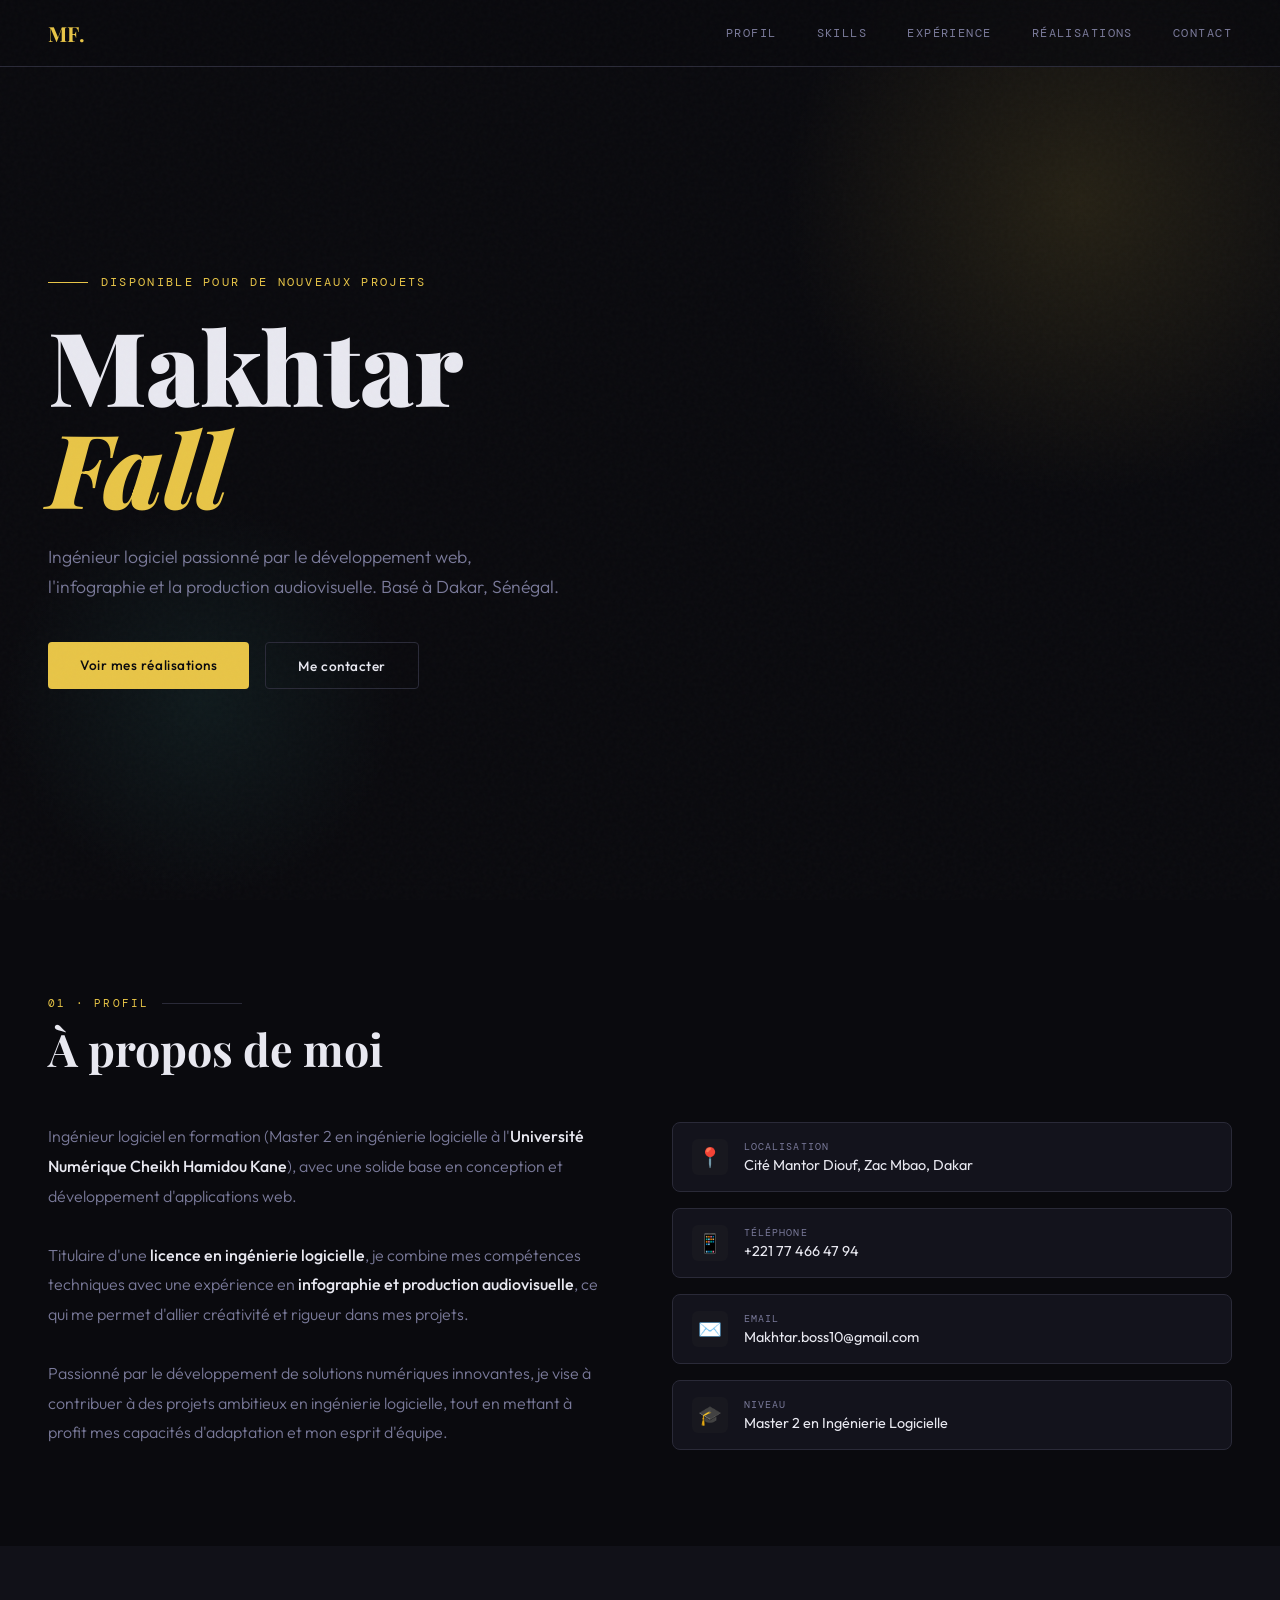
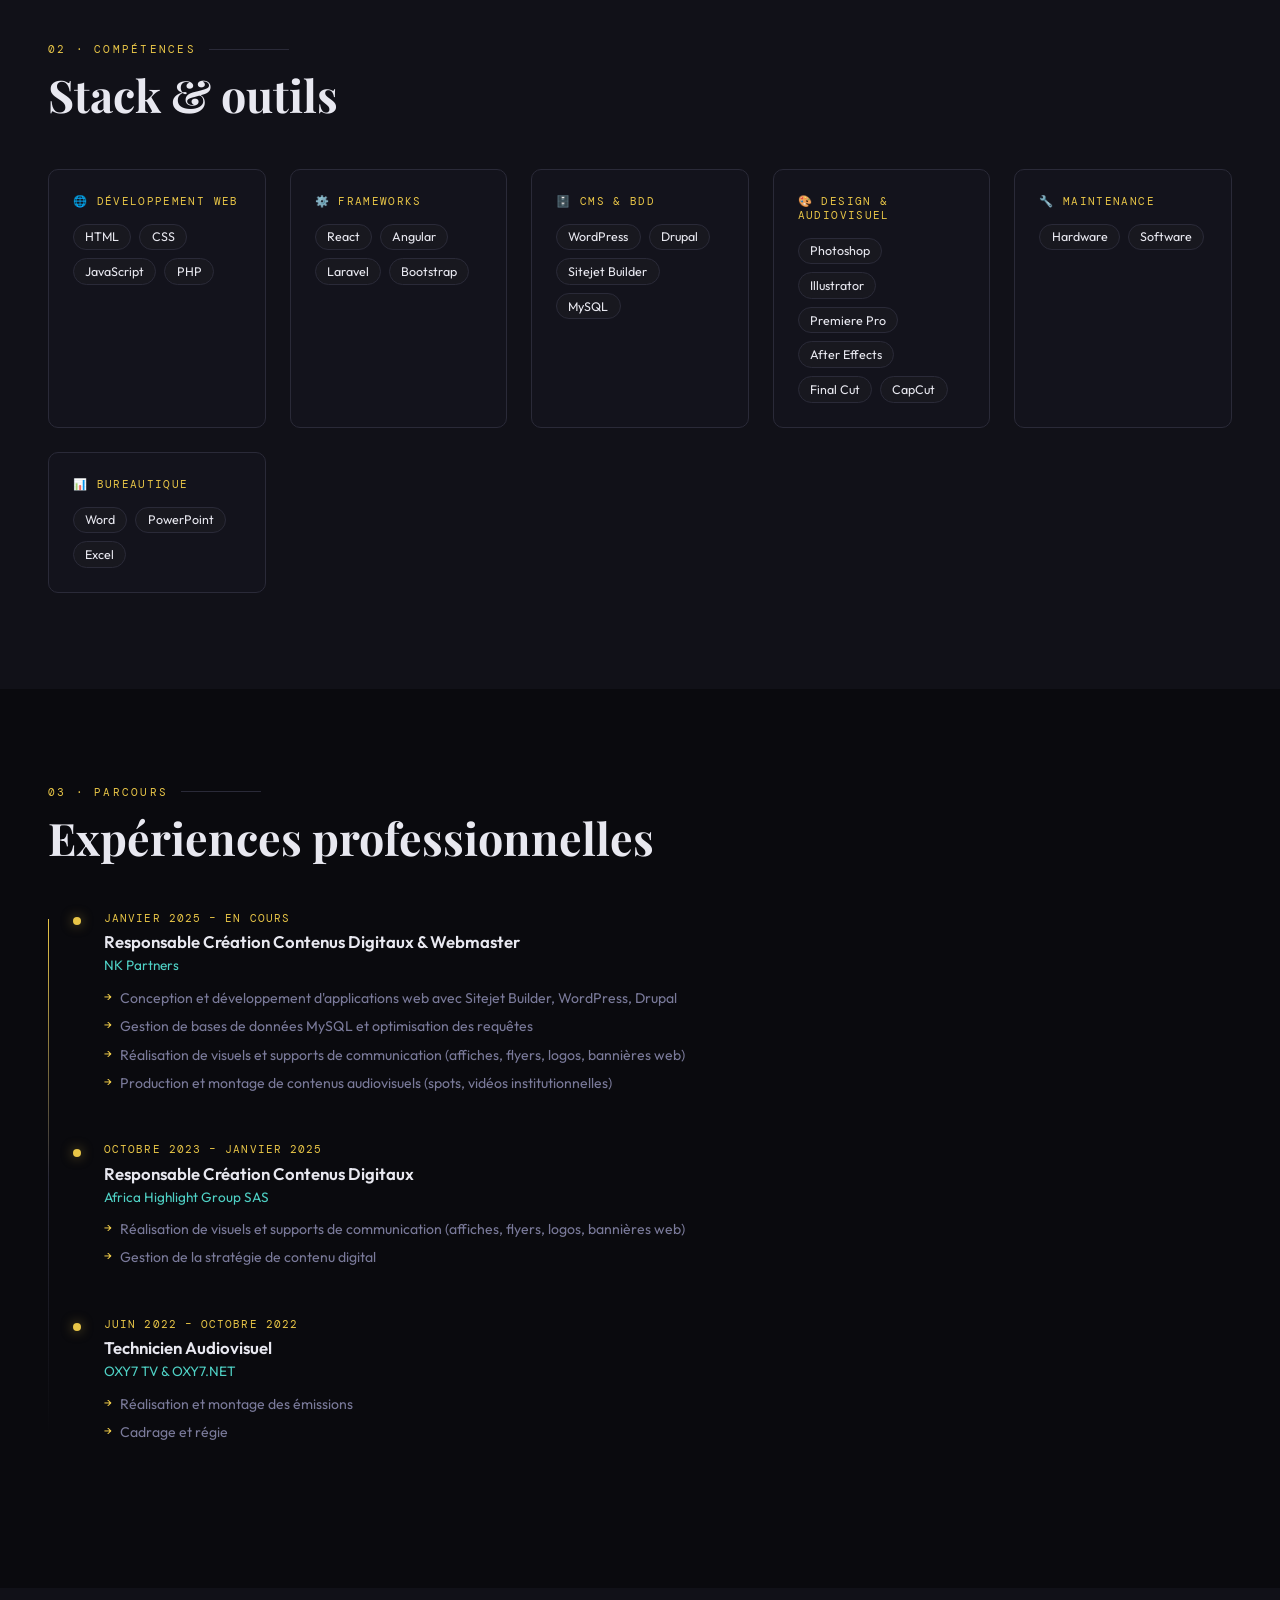
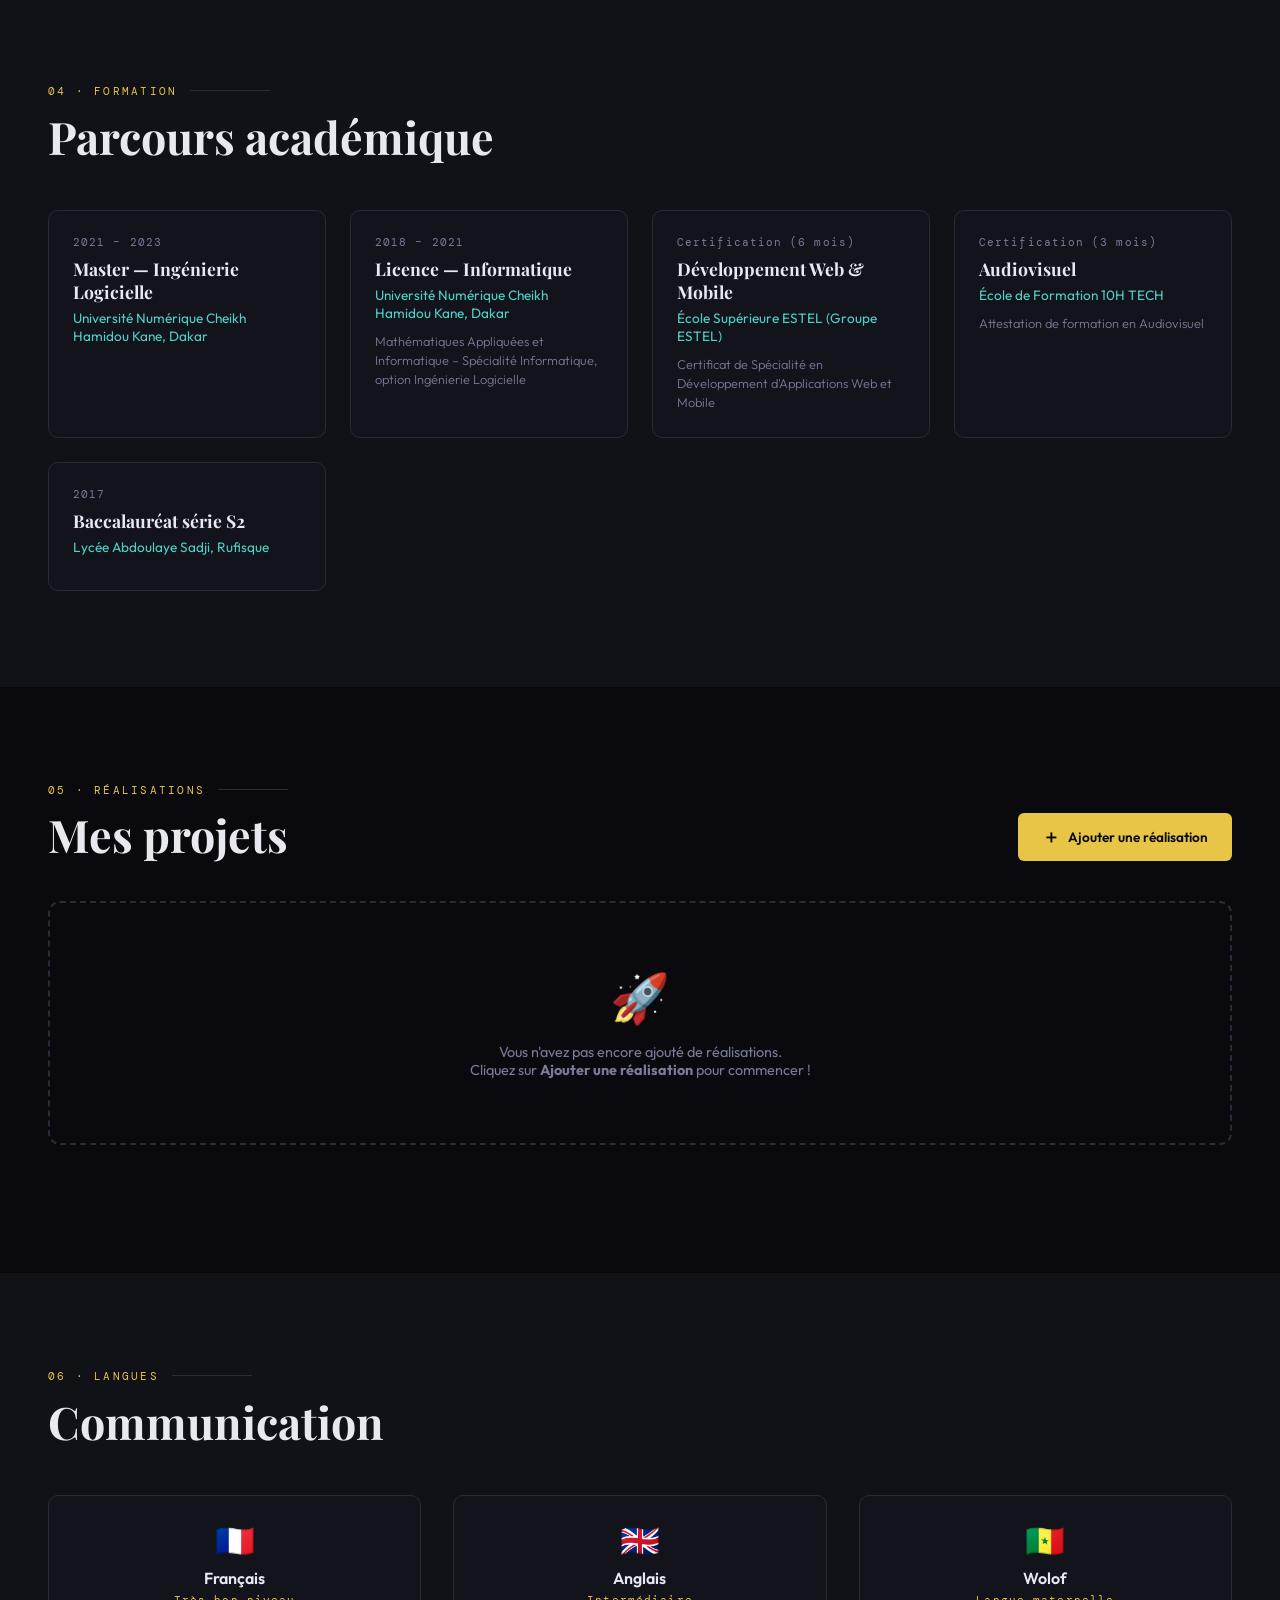
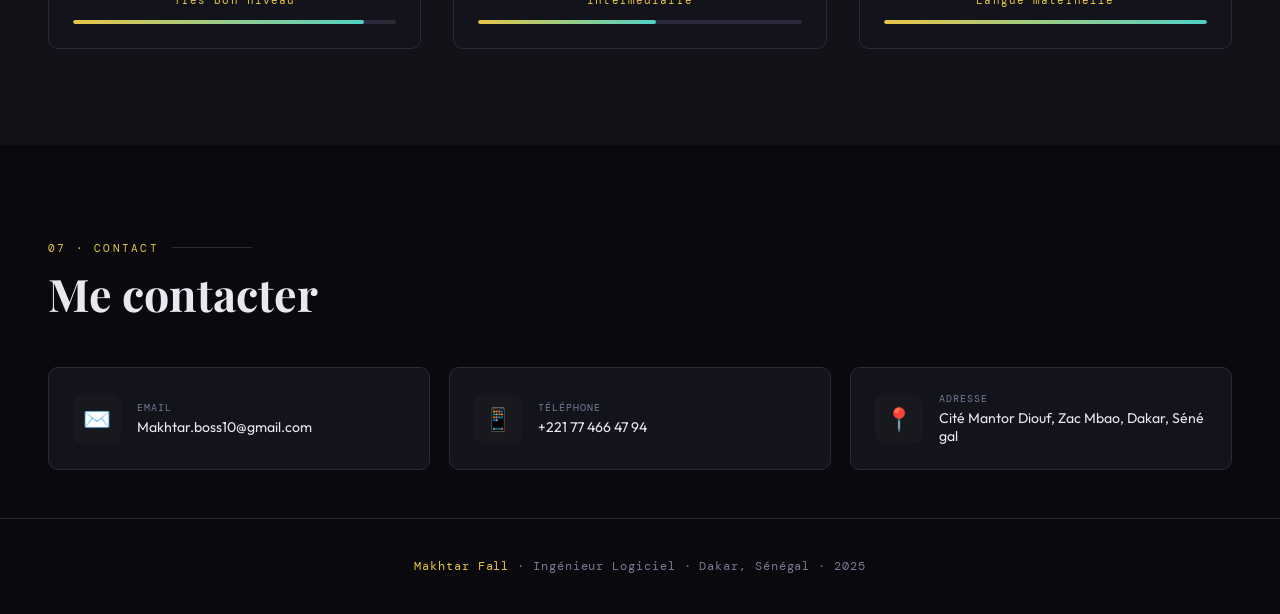
==== index.html @ 47c70f5a "maj" ====
<!DOCTYPE html>
<html lang="fr">

<head>
  <meta charset="UTF-8">
  <meta name="viewport" content="width=device-width, initial-scale=1.0">
  <title>Makhtar Fall – Portfolio</title>
  <link rel="stylesheet" href="style.css">
  <link
    href="https://fonts.googleapis.com/css2?family=Playfair+Display:ital,wght@0,400;0,700;0,900;1,400&family=DM+Mono:wght@300;400;500&family=Outfit:wght@300;400;500;600&display=swap"
    rel="stylesheet">

</head>

<body>

  <!-- NAV -->
  <nav>
    <div class="nav-logo">MF.</div>
    <div class="nav-links">
      <a href="#about">Profil</a>
      <a href="#skills">Skills</a>
      <a href="#experience">Expérience</a>
      <a href="#realisations">Réalisations</a>
      <a href="#contact">Contact</a>
    </div>
  </nav>

  <!-- HERO -->
  <section class="hero" id="top">
    <div class="hero-glow"></div>
    <div class="hero-glow2"></div>
    <div class="hero-content">
      <div class="hero-tag">Disponible pour de nouveaux projets</div>
      <h1>Makhtar<br><em>Fall</em></h1>
      <p class="hero-sub">Ingénieur logiciel passionné par le développement web, l'infographie et la production
        audiovisuelle. Basé à Dakar, Sénégal.</p>
      <div class="hero-cta">
        <a href="#realisations" class="btn btn-primary">Voir mes réalisations</a>
        <a href="#contact" class="btn btn-outline">Me contacter</a>
      </div>
    </div>
  </section>

  <!-- ABOUT -->
  <section id="about">
    <div class="section-label">01 · Profil</div>
    <h2 class="section-title">À propos de moi</h2>
    <div class="about-grid">
      <div>
        <p class="about-text">
          Ingénieur logiciel en formation (Master 2 en ingénierie logicielle à l'<strong>Université Numérique Cheikh
            Hamidou Kane</strong>), avec une solide base en conception et développement d'applications web.
          <br><br>
          Titulaire d'une <strong>licence en ingénierie logicielle</strong>, je combine mes compétences techniques avec
          une expérience en <strong>infographie et production audiovisuelle</strong>, ce qui me permet d'allier
          créativité et rigueur dans mes projets.
          <br><br>
          Passionné par le développement de solutions numériques innovantes, je vise à contribuer à des projets
          ambitieux en ingénierie logicielle, tout en mettant à profit mes capacités d'adaptation et mon esprit
          d'équipe.
        </p>
      </div>
      <div class="info-cards">
        <div class="info-card">
          <div class="info-card-icon">📍</div>
          <div>
            <div class="info-card-label">Localisation</div>
            <div class="info-card-value">Cité Mantor Diouf, Zac Mbao, Dakar</div>
          </div>
        </div>
        <div class="info-card">
          <div class="info-card-icon">📱</div>
          <div>
            <div class="info-card-label">Téléphone</div>
            <div class="info-card-value">+221 77 466 47 94</div>
          </div>
        </div>
        <div class="info-card">
          <div class="info-card-icon">✉️</div>
          <div>
            <div class="info-card-label">Email</div>
            <div class="info-card-value">Makhtar.boss10@gmail.com</div>
          </div>
        </div>
        <div class="info-card">
          <div class="info-card-icon">🎓</div>
          <div>
            <div class="info-card-label">Niveau</div>
            <div class="info-card-value">Master 2 en Ingénierie Logicielle</div>
          </div>
        </div>
      </div>
    </div>
  </section>

  <!-- SKILLS -->
  <section id="skills">
    <div class="section-label">02 · Compétences</div>
    <h2 class="section-title">Stack & outils</h2>
    <div class="skills-grid">
      <div class="skill-group">
        <div class="skill-group-title">🌐 Développement Web</div>
        <div class="skill-tags">
          <span class="skill-tag">HTML</span>
          <span class="skill-tag">CSS</span>
          <span class="skill-tag">JavaScript</span>
          <span class="skill-tag">PHP</span>
        </div>
      </div>
      <div class="skill-group">
        <div class="skill-group-title">⚙️ Frameworks</div>
        <div class="skill-tags">
          <span class="skill-tag">React</span>
          <span class="skill-tag">Angular</span>
          <span class="skill-tag">Laravel</span>
          <span class="skill-tag">Bootstrap</span>
        </div>
      </div>
      <div class="skill-group">
        <div class="skill-group-title">🗄️ CMS & BDD</div>
        <div class="skill-tags">
          <span class="skill-tag">WordPress</span>
          <span class="skill-tag">Drupal</span>
          <span class="skill-tag">Sitejet Builder</span>
          <span class="skill-tag">MySQL</span>
        </div>
      </div>
      <div class="skill-group">
        <div class="skill-group-title">🎨 Design & Audiovisuel</div>
        <div class="skill-tags">
          <span class="skill-tag">Photoshop</span>
          <span class="skill-tag">Illustrator</span>
          <span class="skill-tag">Premiere Pro</span>
          <span class="skill-tag">After Effects</span>
          <span class="skill-tag">Final Cut</span>
          <span class="skill-tag">CapCut</span>
        </div>
      </div>
      <div class="skill-group">
        <div class="skill-group-title">🔧 Maintenance</div>
        <div class="skill-tags">
          <span class="skill-tag">Hardware</span>
          <span class="skill-tag">Software</span>
        </div>
      </div>
      <div class="skill-group">
        <div class="skill-group-title">📊 Bureautique</div>
        <div class="skill-tags">
          <span class="skill-tag">Word</span>
          <span class="skill-tag">PowerPoint</span>
          <span class="skill-tag">Excel</span>
        </div>
      </div>
    </div>
  </section>

  <!-- EXPERIENCE -->
  <section id="experience">
    <div class="section-label">03 · Parcours</div>
    <h2 class="section-title">Expériences professionnelles</h2>
    <div class="timeline">
      <div class="timeline-item">
        <div class="timeline-date">Janvier 2025 – En cours</div>
        <div class="timeline-role">Responsable Création Contenus Digitaux & Webmaster</div>
        <div class="timeline-company">NK Partners</div>
        <ul class="timeline-bullets">
          <li>Conception et développement d'applications web avec Sitejet Builder, WordPress, Drupal</li>
          <li>Gestion de bases de données MySQL et optimisation des requêtes</li>
          <li>Réalisation de visuels et supports de communication (affiches, flyers, logos, bannières web)</li>
          <li>Production et montage de contenus audiovisuels (spots, vidéos institutionnelles)</li>
        </ul>
      </div>
      <div class="timeline-item">
        <div class="timeline-date">Octobre 2023 – Janvier 2025</div>
        <div class="timeline-role">Responsable Création Contenus Digitaux</div>
        <div class="timeline-company">Africa Highlight Group SAS</div>
        <ul class="timeline-bullets">
          <li>Réalisation de visuels et supports de communication (affiches, flyers, logos, bannières web)</li>
          <li>Gestion de la stratégie de contenu digital</li>
        </ul>
      </div>
      <div class="timeline-item">
        <div class="timeline-date">Juin 2022 – Octobre 2022</div>
        <div class="timeline-role">Technicien Audiovisuel</div>
        <div class="timeline-company">OXY7 TV & OXY7.NET</div>
        <ul class="timeline-bullets">
          <li>Réalisation et montage des émissions</li>
          <li>Cadrage et régie</li>
        </ul>
      </div>
    </div>
  </section>

  <!-- FORMATION -->
  <section id="formation">
    <div class="section-label">04 · Formation</div>
    <h2 class="section-title">Parcours académique</h2>
    <div class="formation-grid">
      <div class="formation-card">
        <div class="formation-year">2021 – 2023</div>
        <div class="formation-degree">Master — Ingénierie Logicielle</div>
        <div class="formation-school">Université Numérique Cheikh Hamidou Kane, Dakar</div>
      </div>
      <div class="formation-card">
        <div class="formation-year">2018 – 2021</div>
        <div class="formation-degree">Licence — Informatique</div>
        <div class="formation-school">Université Numérique Cheikh Hamidou Kane, Dakar</div>
        <div class="formation-spec">Mathématiques Appliquées et Informatique – Spécialité Informatique, option
          Ingénierie Logicielle</div>
      </div>
      <div class="formation-card">
        <div class="formation-year">Certification (6 mois)</div>
        <div class="formation-degree">Développement Web & Mobile</div>
        <div class="formation-school">École Supérieure ESTEL (Groupe ESTEL)</div>
        <div class="formation-spec">Certificat de Spécialité en Développement d'Applications Web et Mobile</div>
      </div>
      <div class="formation-card">
        <div class="formation-year">Certification (3 mois)</div>
        <div class="formation-degree">Audiovisuel</div>
        <div class="formation-school">École de Formation 10H TECH</div>
        <div class="formation-spec">Attestation de formation en Audiovisuel</div>
      </div>
      <div class="formation-card">
        <div class="formation-year">2017</div>
        <div class="formation-degree">Baccalauréat série S2</div>
        <div class="formation-school">Lycée Abdoulaye Sadji, Rufisque</div>
      </div>
    </div>
  </section>

  <!-- RÉALISATIONS -->
  <section id="realisations">
    <div class="projects-header">
      <div>
        <div class="section-label">05 · Réalisations</div>
        <h2 class="section-title" style="margin-bottom:0">Mes projets</h2>
      </div>
      <button class="add-btn" onclick="openModal()">
        <span style="font-size:1.1rem">＋</span> Ajouter une réalisation
      </button>
    </div>

    <div class="projects-grid" id="projectsGrid">
      <!-- empty state -->
      <div class="projects-empty" id="emptyState">
        <div class="empty-icon">🚀</div>
        <p>Vous n'avez pas encore ajouté de réalisations.<br>Cliquez sur <strong>Ajouter une réalisation</strong> pour
          commencer !</p>
      </div>
    </div>
  </section>

  <!-- LANGUES -->
  <section id="langues">
    <div class="section-label">06 · Langues</div>
    <h2 class="section-title">Communication</h2>
    <div class="lang-grid">
      <div class="lang-item">
        <div class="lang-flag">🇫🇷</div>
        <div class="lang-name">Français</div>
        <div class="lang-level">Très bon niveau</div>
        <div class="lang-bar">
          <div class="lang-bar-fill" style="width:90%"></div>
        </div>
      </div>
      <div class="lang-item">
        <div class="lang-flag">🇬🇧</div>
        <div class="lang-name">Anglais</div>
        <div class="lang-level">Intermédiaire</div>
        <div class="lang-bar">
          <div class="lang-bar-fill" style="width:55%"></div>
        </div>
      </div>
      <div class="lang-item">
        <div class="lang-flag">🇸🇳</div>
        <div class="lang-name">Wolof</div>
        <div class="lang-level">Langue maternelle</div>
        <div class="lang-bar">
          <div class="lang-bar-fill" style="width:100%"></div>
        </div>
      </div>
    </div>
  </section>

  <!-- CONTACT -->
  <section id="contact" style="padding-bottom: 3rem;">
    <div class="section-label">07 · Contact</div>
    <h2 class="section-title">Me contacter</h2>
    <div class="contact-grid">
      <a class="contact-card" href="mailto:Makhtar.boss10@gmail.com">
        <div class="contact-icon">✉️</div>
        <div>
          <div class="contact-label">Email</div>
          <div class="contact-val">Makhtar.boss10@gmail.com</div>
        </div>
      </a>
      <a class="contact-card" href="tel:+221774664794">
        <div class="contact-icon">📱</div>
        <div>
          <div class="contact-label">Téléphone</div>
          <div class="contact-val">+221 77 466 47 94</div>
        </div>
      </a>
      <div class="contact-card">
        <div class="contact-icon">📍</div>
        <div>
          <div class="contact-label">Adresse</div>
          <div class="contact-val">Cité Mantor Diouf, Zac Mbao, Dakar, Sénégal</div>
        </div>
      </div>
    </div>
  </section>

  <!-- FOOTER -->
  <footer>
    <span>Makhtar Fall</span> · Ingénieur Logiciel · Dakar, Sénégal · 2025
  </footer>

  <!-- ADD PROJECT MODAL -->
  <div class="modal-overlay" id="modalOverlay">
    <div class="modal">
      <button class="modal-close" onclick="closeModal()">✕</button>
      <div class="modal-title">Nouvelle réalisation</div>
      <div class="modal-sub">Ajoutez un projet à votre portfolio</div>

      <div class="form-group">
        <label>Titre du projet *</label>
        <input type="text" id="projTitle" placeholder="Ex: Site e-commerce pour client X">
      </div>

      <div class="form-group">
        <label>Catégorie</label>
        <select id="projCategory">
          <option value="Web">🌐 Développement Web</option>
          <option value="Design">🎨 Design Graphique</option>
          <option value="Audiovisuel">🎬 Audiovisuel</option>
          <option value="Mobile">📱 Application Mobile</option>
          <option value="CMS">🗄️ CMS / WordPress</option>
          <option value="Autre">⭐ Autre</option>
        </select>
      </div>

      <div class="form-group">
        <label>Description *</label>
        <textarea id="projDesc"
          placeholder="Décrivez brièvement ce projet, les défis relevés et les résultats obtenus..."></textarea>
      </div>

      <div class="form-row">
        <div class="form-group">
          <label>Technologies utilisées</label>
          <input type="text" id="projTech" placeholder="React, MySQL, WordPress...">
        </div>
        <div class="form-group">
          <label>Lien du projet (optionnel)</label>
          <input type="url" id="projLink" placeholder="https://...">
        </div>
      </div>

      <div class="form-group">
        <label>Icône</label>
        <div class="emoji-picker" id="emojiPicker">
          <div class="emoji-opt selected" data-emoji="💻" onclick="selectEmoji(this)">💻</div>
          <div class="emoji-opt" data-emoji="🌐" onclick="selectEmoji(this)">🌐</div>
          <div class="emoji-opt" data-emoji="🎨" onclick="selectEmoji(this)">🎨</div>
          <div class="emoji-opt" data-emoji="📱" onclick="selectEmoji(this)">📱</div>
          <div class="emoji-opt" data-emoji="🎬" onclick="selectEmoji(this)">🎬</div>
          <div class="emoji-opt" data-emoji="🛒" onclick="selectEmoji(this)">🛒</div>
          <div class="emoji-opt" data-emoji="📊" onclick="selectEmoji(this)">📊</div>
          <div class="emoji-opt" data-emoji="🏢" onclick="selectEmoji(this)">🏢</div>
          <div class="emoji-opt" data-emoji="🎵" onclick="selectEmoji(this)">🎵</div>
          <div class="emoji-opt" data-emoji="📰" onclick="selectEmoji(this)">📰</div>
          <div class="emoji-opt" data-emoji="🚀" onclick="selectEmoji(this)">🚀</div>
          <div class="emoji-opt" data-emoji="⭐" onclick="selectEmoji(this)">⭐</div>
        </div>
      </div>

      <div class="modal-actions">
        <button class="btn btn-primary" style="flex:1" onclick="addProject()">Ajouter au portfolio</button>
        <button class="btn btn-outline" onclick="closeModal()">Annuler</button>
      </div>
    </div>
  </div>

  <!-- TOAST -->
  <div class="toast" id="toast">✅ Projet ajouté avec succès !</div>

  <script>
    // ── STATE ──────────────────────────────────────────
    let projects = [];
    let selectedEmoji = '💻';

    // ── MODAL ──────────────────────────────────────────
    function openModal() {
      document.getElementById('modalOverlay').classList.add('active');
      document.body.style.overflow = 'hidden';
    }

    function closeModal() {
      document.getElementById('modalOverlay').classList.remove('active');
      document.body.style.overflow = '';
      clearForm();
    }

    document.getElementById('modalOverlay').addEventListener('click', function (e) {
      if (e.target === this) closeModal();
    });

    // ── EMOJI PICKER ───────────────────────────────────
    function selectEmoji(el) {
      document.querySelectorAll('.emoji-opt').forEach(e => e.classList.remove('selected'));
      el.classList.add('selected');
      selectedEmoji = el.dataset.emoji;
    }

    // ── ADD PROJECT ────────────────────────────────────
    function addProject() {
      const title = document.getElementById('projTitle').value.trim();
      const desc = document.getElementById('projDesc').value.trim();
      const cat = document.getElementById('projCategory').value;
      const tech = document.getElementById('projTech').value.trim();
      const link = document.getElementById('projLink').value.trim();

      if (!title || !desc) {
        alert('Veuillez remplir le titre et la description.');
        return;
      }

      const project = {
        id: Date.now(),
        title, desc, cat, link,
        emoji: selectedEmoji,
        tech: tech ? tech.split(',').map(t => t.trim()).filter(Boolean) : []
      };

      projects.push(project);
      renderProjects();
      closeModal();
      showToast();
    }

    // ── REMOVE PROJECT ─────────────────────────────────
    function removeProject(id) {
      projects = projects.filter(p => p.id !== id);
      renderProjects();
    }

    // ── RENDER ─────────────────────────────────────────
    function renderProjects() {
      const grid = document.getElementById('projectsGrid');
      const empty = document.getElementById('emptyState');

      if (projects.length === 0) {
        empty.style.display = '';
        // remove all cards
        document.querySelectorAll('.project-card').forEach(c => c.remove());
        return;
      }

      empty.style.display = 'none';

      // remove old cards
      document.querySelectorAll('.project-card').forEach(c => c.remove());

      projects.forEach(p => {
        const card = document.createElement('div');
        card.className = 'project-card';
        card.innerHTML = `
        <div class="project-thumb">
          <div class="project-thumb-bg" style="background: linear-gradient(135deg, rgba(232,197,71,0.3), rgba(79,209,197,0.3))"></div>
          <span style="position:relative;font-size:3rem">${p.emoji}</span>
          <div class="project-badge">${p.cat}</div>
        </div>
        <div class="project-body">
          <div class="project-title">${escHtml(p.title)}</div>
          <div class="project-desc">${escHtml(p.desc)}</div>
          ${p.tech.length ? `<div class="project-tech">${p.tech.map(t => `<span>${escHtml(t)}</span>`).join('')}</div>` : ''}
          ${p.link ? `<a class="project-link" href="${escHtml(p.link)}" target="_blank" rel="noopener">Voir le projet →</a>` : ''}
          <div style="margin-top:0.8rem">
            <button onclick="removeProject(${p.id})" style="
              background:none; border:1px solid #2a2a38; border-radius:4px;
              color:#7a7a9a; font-size:0.72rem; padding:0.3rem 0.7rem;
              cursor:pointer; transition: all 0.2s; font-family:'DM Mono',monospace;
              letter-spacing:0.08em;
            " onmouseover="this.style.borderColor='#f87171';this.style.color='#f87171'"
               onmouseout="this.style.borderColor='#2a2a38';this.style.color='#7a7a9a'">
              ✕ Supprimer
            </button>
          </div>
        </div>
      `;
        grid.appendChild(card);
      });
    }

    function escHtml(str) {
      return str.replace(/&/g, '&amp;').replace(/</g, '&lt;').replace(/>/g, '&gt;').replace(/"/g, '&quot;');
    }

    function clearForm() {
      ['projTitle', 'projDesc', 'projTech', 'projLink'].forEach(id => document.getElementById(id).value = '');
      document.getElementById('projCategory').selectedIndex = 0;
      selectedEmoji = '💻';
      document.querySelectorAll('.emoji-opt').forEach(e => e.classList.remove('selected'));
      document.querySelector('.emoji-opt[data-emoji="💻"]').classList.add('selected');
    }

    // ── TOAST ──────────────────────────────────────────
    function showToast() {
      const t = document.getElementById('toast');
      t.classList.add('show');
      setTimeout(() => t.classList.remove('show'), 3000);
    }
  </script>
</body>

</html>
---- style.css ----
:root {
      --bg: #0a0a0e;
      --surface: #111118;
      --surface2: #18181f;
      --border: #2a2a38;
      --accent: #e8c547;
      --accent2: #4fd1c5;
      --accent3: #f87171;
      --text: #e8e8f0;
      --muted: #7a7a9a;
      --card: #13131c;
    }

    *,
    *::before,
    *::after {
      box-sizing: border-box;
      margin: 0;
      padding: 0;
    }

    html {
      scroll-behavior: smooth;
    }

    body {
      font-family: 'Outfit', sans-serif;
      background: var(--bg);
      color: var(--text);
      overflow-x: hidden;
      cursor: default;
    }

    /* ── NOISE OVERLAY ─────────────────────────────── */
    body::before {
      content: '';
      position: fixed;
      inset: 0;
      background-image: url("data:image/svg+xml,%3Csvg viewBox='0 0 256 256' xmlns='http://www.w3.org/2000/svg'%3E%3Cfilter id='n'%3E%3CfeTurbulence type='fractalNoise' baseFrequency='0.9' numOctaves='4' stitchTiles='stitch'/%3E%3C/filter%3E%3Crect width='100%25' height='100%25' filter='url(%23n)' opacity='1'/%3E%3C/svg%3E");
      opacity: 0.025;
      pointer-events: none;
      z-index: 9999;
    }

    /* ── NAV ─────────────────────────────────────── */
    nav {
      position: fixed;
      top: 0;
      left: 0;
      right: 0;
      z-index: 100;
      display: flex;
      align-items: center;
      justify-content: space-between;
      padding: 1.2rem 3rem;
      backdrop-filter: blur(24px);
      background: rgba(10, 10, 14, 0.75);
      border-bottom: 1px solid var(--border);
    }

    .nav-logo {
      font-family: 'Playfair Display', serif;
      font-size: 1.3rem;
      font-weight: 700;
      color: var(--accent);
      letter-spacing: 0.02em;
    }

    .nav-links {
      display: flex;
      gap: 2.5rem;
    }

    .nav-links a {
      font-family: 'DM Mono', monospace;
      font-size: 0.75rem;
      color: var(--muted);
      text-decoration: none;
      letter-spacing: 0.12em;
      text-transform: uppercase;
      transition: color 0.2s;
    }

    .nav-links a:hover {
      color: var(--accent);
    }

    /* ── HERO ────────────────────────────────────── */
    .hero {
      min-height: 100vh;
      display: flex;
      align-items: center;
      padding: 8rem 3rem 4rem;
      position: relative;
      overflow: hidden;
    }

    .hero-glow {
      position: absolute;
      width: 600px;
      height: 600px;
      border-radius: 50%;
      background: radial-gradient(circle, rgba(232, 197, 71, 0.12) 0%, transparent 70%);
      top: -100px;
      right: -100px;
      pointer-events: none;
    }

    .hero-glow2 {
      position: absolute;
      width: 400px;
      height: 400px;
      border-radius: 50%;
      background: radial-gradient(circle, rgba(79, 209, 197, 0.08) 0%, transparent 70%);
      bottom: 0;
      left: 0;
      pointer-events: none;
    }

    .hero-content {
      max-width: 900px;
      position: relative;
    }

    .hero-tag {
      font-family: 'DM Mono', monospace;
      font-size: 0.72rem;
      color: var(--accent);
      letter-spacing: 0.2em;
      text-transform: uppercase;
      margin-bottom: 1.5rem;
      display: flex;
      align-items: center;
      gap: 0.8rem;
    }

    .hero-tag::before {
      content: '';
      display: block;
      width: 40px;
      height: 1px;
      background: var(--accent);
    }

    .hero h1 {
      font-family: 'Playfair Display', serif;
      font-size: clamp(3.5rem, 8vw, 7rem);
      line-height: 1;
      font-weight: 900;
      margin-bottom: 0.3rem;
    }

    .hero h1 em {
      font-style: italic;
      color: var(--accent);
    }

    .hero-sub {
      font-size: 1.1rem;
      color: var(--muted);
      margin: 1.5rem 0 2.5rem;
      font-weight: 300;
      max-width: 520px;
      line-height: 1.7;
    }

    .hero-cta {
      display: flex;
      gap: 1rem;
      flex-wrap: wrap;
    }

    .btn {
      padding: 0.85rem 2rem;
      border-radius: 4px;
      font-size: 0.85rem;
      font-weight: 500;
      cursor: pointer;
      transition: all 0.2s;
      text-decoration: none;
      letter-spacing: 0.04em;
      border: none;
      font-family: 'Outfit', sans-serif;
    }

    .btn-primary {
      background: var(--accent);
      color: #0a0a0e;
    }

    .btn-primary:hover {
      background: #f0d060;
      transform: translateY(-2px);
      box-shadow: 0 8px 24px rgba(232, 197, 71, 0.3);
    }

    .btn-outline {
      background: transparent;
      color: var(--text);
      border: 1px solid var(--border);
    }

    .btn-outline:hover {
      border-color: var(--accent);
      color: var(--accent);
    }

    /* ── SECTIONS ────────────────────────────────── */
    section {
      padding: 6rem 3rem;
    }

    .section-label {
      font-family: 'DM Mono', monospace;
      font-size: 0.7rem;
      color: var(--accent);
      letter-spacing: 0.2em;
      text-transform: uppercase;
      margin-bottom: 0.8rem;
      display: flex;
      align-items: center;
      gap: 0.8rem;
    }

    .section-label::after {
      content: '';
      flex: 1;
      height: 1px;
      background: var(--border);
      max-width: 80px;
    }

    .section-title {
      font-family: 'Playfair Display', serif;
      font-size: clamp(2rem, 4vw, 2.8rem);
      font-weight: 700;
      margin-bottom: 3rem;
      line-height: 1.15;
    }

    /* ── ABOUT ───────────────────────────────────── */
    .about-grid {
      display: grid;
      grid-template-columns: 1fr 1fr;
      gap: 4rem;
      align-items: start;
    }

    .about-text {
      font-size: 1rem;
      color: var(--muted);
      line-height: 1.85;
      font-weight: 300;
    }

    .about-text strong {
      color: var(--text);
      font-weight: 500;
    }

    .info-cards {
      display: grid;
      grid-template-columns: 1fr;
      gap: 1rem;
    }

    .info-card {
      background: var(--card);
      border: 1px solid var(--border);
      border-radius: 8px;
      padding: 1rem 1.2rem;
      display: flex;
      align-items: center;
      gap: 1rem;
    }

    .info-card-icon {
      font-size: 1.2rem;
      width: 36px;
      height: 36px;
      background: var(--surface2);
      border-radius: 6px;
      display: flex;
      align-items: center;
      justify-content: center;
      flex-shrink: 0;
    }

    .info-card-label {
      font-family: 'DM Mono', monospace;
      font-size: 0.65rem;
      color: var(--muted);
      letter-spacing: 0.1em;
      text-transform: uppercase;
      margin-bottom: 0.2rem;
    }

    .info-card-value {
      font-size: 0.9rem;
      color: var(--text);
      font-weight: 400;
    }

    /* ── SKILLS ──────────────────────────────────── */
    #skills {
      background: var(--surface);
    }

    .skills-grid {
      display: grid;
      grid-template-columns: repeat(auto-fit, minmax(200px, 1fr));
      gap: 1.5rem;
    }

    .skill-group {
      background: var(--card);
      border: 1px solid var(--border);
      border-radius: 10px;
      padding: 1.5rem;
      transition: border-color 0.2s, transform 0.2s;
    }

    .skill-group:hover {
      border-color: var(--accent);
      transform: translateY(-4px);
    }

    .skill-group-title {
      font-family: 'DM Mono', monospace;
      font-size: 0.7rem;
      text-transform: uppercase;
      letter-spacing: 0.12em;
      color: var(--accent);
      margin-bottom: 1rem;
    }

    .skill-tags {
      display: flex;
      flex-wrap: wrap;
      gap: 0.5rem;
    }

    .skill-tag {
      font-size: 0.78rem;
      padding: 0.3rem 0.7rem;
      background: var(--surface2);
      border: 1px solid var(--border);
      border-radius: 100px;
      color: var(--text);
      font-weight: 400;
    }

    /* ── EXPERIENCE ──────────────────────────────── */
    .timeline {
      position: relative;
      padding-left: 2rem;
    }

    .timeline::before {
      content: '';
      position: absolute;
      left: 0;
      top: 0.5rem;
      bottom: 0.5rem;
      width: 1px;
      background: linear-gradient(to bottom, var(--accent), var(--border), transparent);
    }

    .timeline-item {
      position: relative;
      margin-bottom: 3rem;
      padding-left: 1.5rem;
    }

    .timeline-item::before {
      content: '';
      position: absolute;
      left: -0.45rem;
      top: 0.4rem;
      width: 8px;
      height: 8px;
      border-radius: 50%;
      background: var(--accent);
      box-shadow: 0 0 12px rgba(232, 197, 71, 0.5);
    }

    .timeline-date {
      font-family: 'DM Mono', monospace;
      font-size: 0.68rem;
      color: var(--accent);
      letter-spacing: 0.1em;
      text-transform: uppercase;
      margin-bottom: 0.4rem;
    }

    .timeline-role {
      font-size: 1.05rem;
      font-weight: 600;
      color: var(--text);
      margin-bottom: 0.25rem;
    }

    .timeline-company {
      font-size: 0.85rem;
      color: var(--accent2);
      margin-bottom: 0.8rem;
      font-weight: 400;
    }

    .timeline-desc {
      font-size: 0.9rem;
      color: var(--muted);
      line-height: 1.7;
      font-weight: 300;
    }

    .timeline-bullets {
      list-style: none;
    }

    .timeline-bullets li {
      font-size: 0.88rem;
      color: var(--muted);
      padding-left: 1rem;
      position: relative;
      margin-bottom: 0.35rem;
      line-height: 1.6;
    }

    .timeline-bullets li::before {
      content: '→';
      position: absolute;
      left: 0;
      color: var(--accent);
      font-size: 0.75rem;
    }

    /* ── FORMATION ───────────────────────────────── */
    #formation {
      background: var(--surface);
    }

    .formation-grid {
      display: grid;
      grid-template-columns: repeat(auto-fit, minmax(260px, 1fr));
      gap: 1.5rem;
    }

    .formation-card {
      background: var(--card);
      border: 1px solid var(--border);
      border-radius: 10px;
      padding: 1.5rem;
      transition: border-color 0.2s;
      position: relative;
      overflow: hidden;
    }

    .formation-card::after {
      content: '';
      position: absolute;
      top: 0;
      left: 0;
      right: 0;
      height: 3px;
      background: linear-gradient(90deg, var(--accent), var(--accent2));
      transform: scaleX(0);
      transform-origin: left;
      transition: transform 0.3s;
    }

    .formation-card:hover::after {
      transform: scaleX(1);
    }

    .formation-card:hover {
      border-color: transparent;
    }

    .formation-year {
      font-family: 'DM Mono', monospace;
      font-size: 0.68rem;
      color: var(--muted);
      letter-spacing: 0.1em;
      margin-bottom: 0.5rem;
    }

    .formation-degree {
      font-family: 'Playfair Display', serif;
      font-size: 1.1rem;
      font-weight: 700;
      color: var(--text);
      margin-bottom: 0.4rem;
    }

    .formation-school {
      font-size: 0.85rem;
      color: var(--accent2);
      font-weight: 400;
      margin-bottom: 0.6rem;
    }

    .formation-spec {
      font-size: 0.8rem;
      color: var(--muted);
      font-weight: 300;
      line-height: 1.5;
    }

    /* ── RÉALISATIONS ────────────────────────────── */
    #realisations {
      position: relative;
    }

    .projects-header {
      display: flex;
      align-items: flex-end;
      justify-content: space-between;
      margin-bottom: 2.5rem;
      flex-wrap: wrap;
      gap: 1rem;
    }

    .projects-grid {
      display: grid;
      grid-template-columns: repeat(auto-fill, minmax(300px, 1fr));
      gap: 1.5rem;
      margin-bottom: 2rem;
    }

    .project-card {
      background: var(--card);
      border: 1px solid var(--border);
      border-radius: 12px;
      overflow: hidden;
      transition: all 0.25s;
      position: relative;
    }

    .project-card:hover {
      border-color: var(--accent);
      transform: translateY(-6px);
      box-shadow: 0 16px 40px rgba(0, 0, 0, 0.4);
    }

    .project-thumb {
      height: 180px;
      background: var(--surface2);
      display: flex;
      align-items: center;
      justify-content: center;
      font-size: 3rem;
      position: relative;
      overflow: hidden;
    }

    .project-thumb-bg {
      position: absolute;
      inset: 0;
      opacity: 0.15;
    }

    .project-thumb img {
      width: 100%;
      height: 100%;
      object-fit: cover;
      position: absolute;
      inset: 0;
    }

    .project-badge {
      position: absolute;
      top: 0.8rem;
      right: 0.8rem;
      font-family: 'DM Mono', monospace;
      font-size: 0.6rem;
      letter-spacing: 0.1em;
      text-transform: uppercase;
      padding: 0.25rem 0.6rem;
      border-radius: 100px;
      background: rgba(10, 10, 14, 0.8);
      color: var(--accent);
      border: 1px solid var(--accent);
    }

    .project-body {
      padding: 1.2rem;
    }

    .project-title {
      font-size: 1rem;
      font-weight: 600;
      margin-bottom: 0.5rem;
      color: var(--text);
    }

    .project-desc {
      font-size: 0.83rem;
      color: var(--muted);
      line-height: 1.65;
      font-weight: 300;
      margin-bottom: 1rem;
    }

    .project-tech {
      display: flex;
      flex-wrap: wrap;
      gap: 0.4rem;
    }

    .project-tech span {
      font-size: 0.72rem;
      padding: 0.2rem 0.55rem;
      background: var(--surface2);
      border: 1px solid var(--border);
      border-radius: 100px;
      color: var(--muted);
    }

    .project-link {
      display: inline-flex;
      align-items: center;
      gap: 0.4rem;
      margin-top: 1rem;
      font-size: 0.8rem;
      color: var(--accent);
      text-decoration: none;
      font-weight: 500;
      transition: gap 0.2s;
    }

    .project-link:hover {
      gap: 0.7rem;
    }

    /* ── ADD PROJECT MODAL ───────────────────────── */
    .add-btn {
      display: flex;
      align-items: center;
      gap: 0.5rem;
      padding: 0.75rem 1.5rem;
      background: var(--accent);
      color: #0a0a0e;
      border: none;
      border-radius: 6px;
      font-size: 0.85rem;
      font-weight: 600;
      cursor: pointer;
      transition: all 0.2s;
      font-family: 'Outfit', sans-serif;
    }

    .add-btn:hover {
      background: #f0d060;
      transform: translateY(-2px);
      box-shadow: 0 8px 20px rgba(232, 197, 71, 0.25);
    }

    .modal-overlay {
      display: none;
      position: fixed;
      inset: 0;
      z-index: 200;
      background: rgba(0, 0, 0, 0.75);
      backdrop-filter: blur(8px);
      align-items: center;
      justify-content: center;
      padding: 1.5rem;
    }

    .modal-overlay.active {
      display: flex;
    }

    .modal {
      background: var(--surface);
      border: 1px solid var(--border);
      border-radius: 16px;
      padding: 2.5rem;
      width: 100%;
      max-width: 540px;
      max-height: 90vh;
      overflow-y: auto;
      position: relative;
      animation: slideUp 0.25s ease;
    }

    @keyframes slideUp {
      from {
        opacity: 0;
        transform: translateY(20px);
      }

      to {
        opacity: 1;
        transform: translateY(0);
      }
    }

    .modal-title {
      font-family: 'Playfair Display', serif;
      font-size: 1.6rem;
      font-weight: 700;
      margin-bottom: 0.4rem;
    }

    .modal-sub {
      font-size: 0.85rem;
      color: var(--muted);
      margin-bottom: 2rem;
    }

    .modal-close {
      position: absolute;
      top: 1.2rem;
      right: 1.2rem;
      background: var(--surface2);
      border: 1px solid var(--border);
      border-radius: 6px;
      width: 32px;
      height: 32px;
      display: flex;
      align-items: center;
      justify-content: center;
      cursor: pointer;
      color: var(--muted);
      font-size: 1rem;
      transition: all 0.2s;
    }

    .modal-close:hover {
      color: var(--text);
      border-color: var(--text);
    }

    .form-group {
      margin-bottom: 1.2rem;
    }

    label {
      display: block;
      font-family: 'DM Mono', monospace;
      font-size: 0.68rem;
      text-transform: uppercase;
      letter-spacing: 0.1em;
      color: var(--muted);
      margin-bottom: 0.45rem;
    }

    input,
    textarea,
    select {
      width: 100%;
      background: var(--card);
      border: 1px solid var(--border);
      border-radius: 6px;
      padding: 0.7rem 0.9rem;
      color: var(--text);
      font-family: 'Outfit', sans-serif;
      font-size: 0.9rem;
      outline: none;
      transition: border-color 0.2s;
    }

    input:focus,
    textarea:focus,
    select:focus {
      border-color: var(--accent);
    }

    textarea {
      min-height: 90px;
      resize: vertical;
    }

    select option {
      background: var(--card);
    }

    .form-row {
      display: grid;
      grid-template-columns: 1fr 1fr;
      gap: 1rem;
    }

    .modal-actions {
      display: flex;
      gap: 0.8rem;
      margin-top: 1.8rem;
    }

    .emoji-picker {
      display: flex;
      flex-wrap: wrap;
      gap: 0.5rem;
      margin-top: 0.5rem;
    }

    .emoji-opt {
      font-size: 1.3rem;
      width: 40px;
      height: 40px;
      display: flex;
      align-items: center;
      justify-content: center;
      border-radius: 6px;
      background: var(--card);
      border: 1px solid var(--border);
      cursor: pointer;
      transition: all 0.15s;
    }

    .emoji-opt:hover,
    .emoji-opt.selected {
      border-color: var(--accent);
      background: rgba(232, 197, 71, 0.1);
    }

    /* ── EMPTY STATE ─────────────────────────────── */
    .projects-empty {
      text-align: center;
      padding: 4rem 2rem;
      border: 2px dashed var(--border);
      border-radius: 12px;
      grid-column: 1 / -1;
    }

    .projects-empty .empty-icon {
      font-size: 3rem;
      margin-bottom: 1rem;
    }

    .projects-empty p {
      color: var(--muted);
      font-size: 0.9rem;
    }

    /* ── LANGUES ─────────────────────────────────── */
    #langues {
      background: var(--surface);
    }

    .lang-grid {
      display: flex;
      gap: 2rem;
      flex-wrap: wrap;
    }

    .lang-item {
      flex: 1;
      min-width: 160px;
      background: var(--card);
      border: 1px solid var(--border);
      border-radius: 10px;
      padding: 1.5rem;
      text-align: center;
    }

    .lang-flag {
      font-size: 2rem;
      margin-bottom: 0.5rem;
    }

    .lang-name {
      font-size: 1rem;
      font-weight: 600;
      margin-bottom: 0.3rem;
    }

    .lang-level {
      font-family: 'DM Mono', monospace;
      font-size: 0.7rem;
      color: var(--accent);
      letter-spacing: 0.1em;
    }

    .lang-bar {
      height: 4px;
      background: var(--border);
      border-radius: 2px;
      margin-top: 0.8rem;
      overflow: hidden;
    }

    .lang-bar-fill {
      height: 100%;
      border-radius: 2px;
      background: linear-gradient(90deg, var(--accent), var(--accent2));
      transition: width 1s ease;
    }

    /* ── CONTACT ─────────────────────────────────── */
    .contact-grid {
      display: grid;
      grid-template-columns: repeat(auto-fit, minmax(220px, 1fr));
      gap: 1.2rem;
    }

    .contact-card {
      background: var(--card);
      border: 1px solid var(--border);
      border-radius: 10px;
      padding: 1.5rem;
      display: flex;
      align-items: center;
      gap: 1rem;
      text-decoration: none;
      color: var(--text);
      transition: all 0.2s;
    }

    .contact-card:hover {
      border-color: var(--accent);
      transform: translateY(-3px);
    }

    .contact-icon {
      font-size: 1.4rem;
      width: 48px;
      height: 48px;
      background: var(--surface2);
      border-radius: 8px;
      display: flex;
      align-items: center;
      justify-content: center;
      flex-shrink: 0;
    }

    .contact-label {
      font-family: 'DM Mono', monospace;
      font-size: 0.65rem;
      color: var(--muted);
      letter-spacing: 0.1em;
      text-transform: uppercase;
      margin-bottom: 0.25rem;
    }

    .contact-val {
      font-size: 0.88rem;
      color: var(--text);
      font-weight: 400;
      word-break: break-all;
    }

    /* ── FOOTER ──────────────────────────────────── */
    footer {
      text-align: center;
      padding: 2.5rem 3rem;
      border-top: 1px solid var(--border);
      font-family: 'DM Mono', monospace;
      font-size: 0.72rem;
      color: var(--muted);
      letter-spacing: 0.08em;
    }

    footer span {
      color: var(--accent);
    }

    /* ── TOAST ───────────────────────────────────── */
    .toast {
      position: fixed;
      bottom: 2rem;
      right: 2rem;
      z-index: 300;
      background: var(--accent);
      color: #0a0a0e;
      padding: 0.9rem 1.5rem;
      border-radius: 8px;
      font-weight: 600;
      font-size: 0.88rem;
      transform: translateY(100px);
      opacity: 0;
      transition: all 0.35s;
    }

    .toast.show {
      transform: translateY(0);
      opacity: 1;
    }

    /* ── SCROLLBAR ───────────────────────────────── */
    ::-webkit-scrollbar {
      width: 6px;
    }

    ::-webkit-scrollbar-track {
      background: var(--bg);
    }

    ::-webkit-scrollbar-thumb {
      background: var(--border);
      border-radius: 3px;
    }

    @media (max-width: 768px) {
      nav {
        padding: 1rem 1.5rem;
      }

      .nav-links {
        gap: 1.2rem;
      }

      section {
        padding: 4rem 1.5rem;
      }

      .hero {
        padding: 7rem 1.5rem 3rem;
      }

      .about-grid {
        grid-template-columns: 1fr;
        gap: 2rem;
      }

      .form-row {
        grid-template-columns: 1fr;
      }
    }
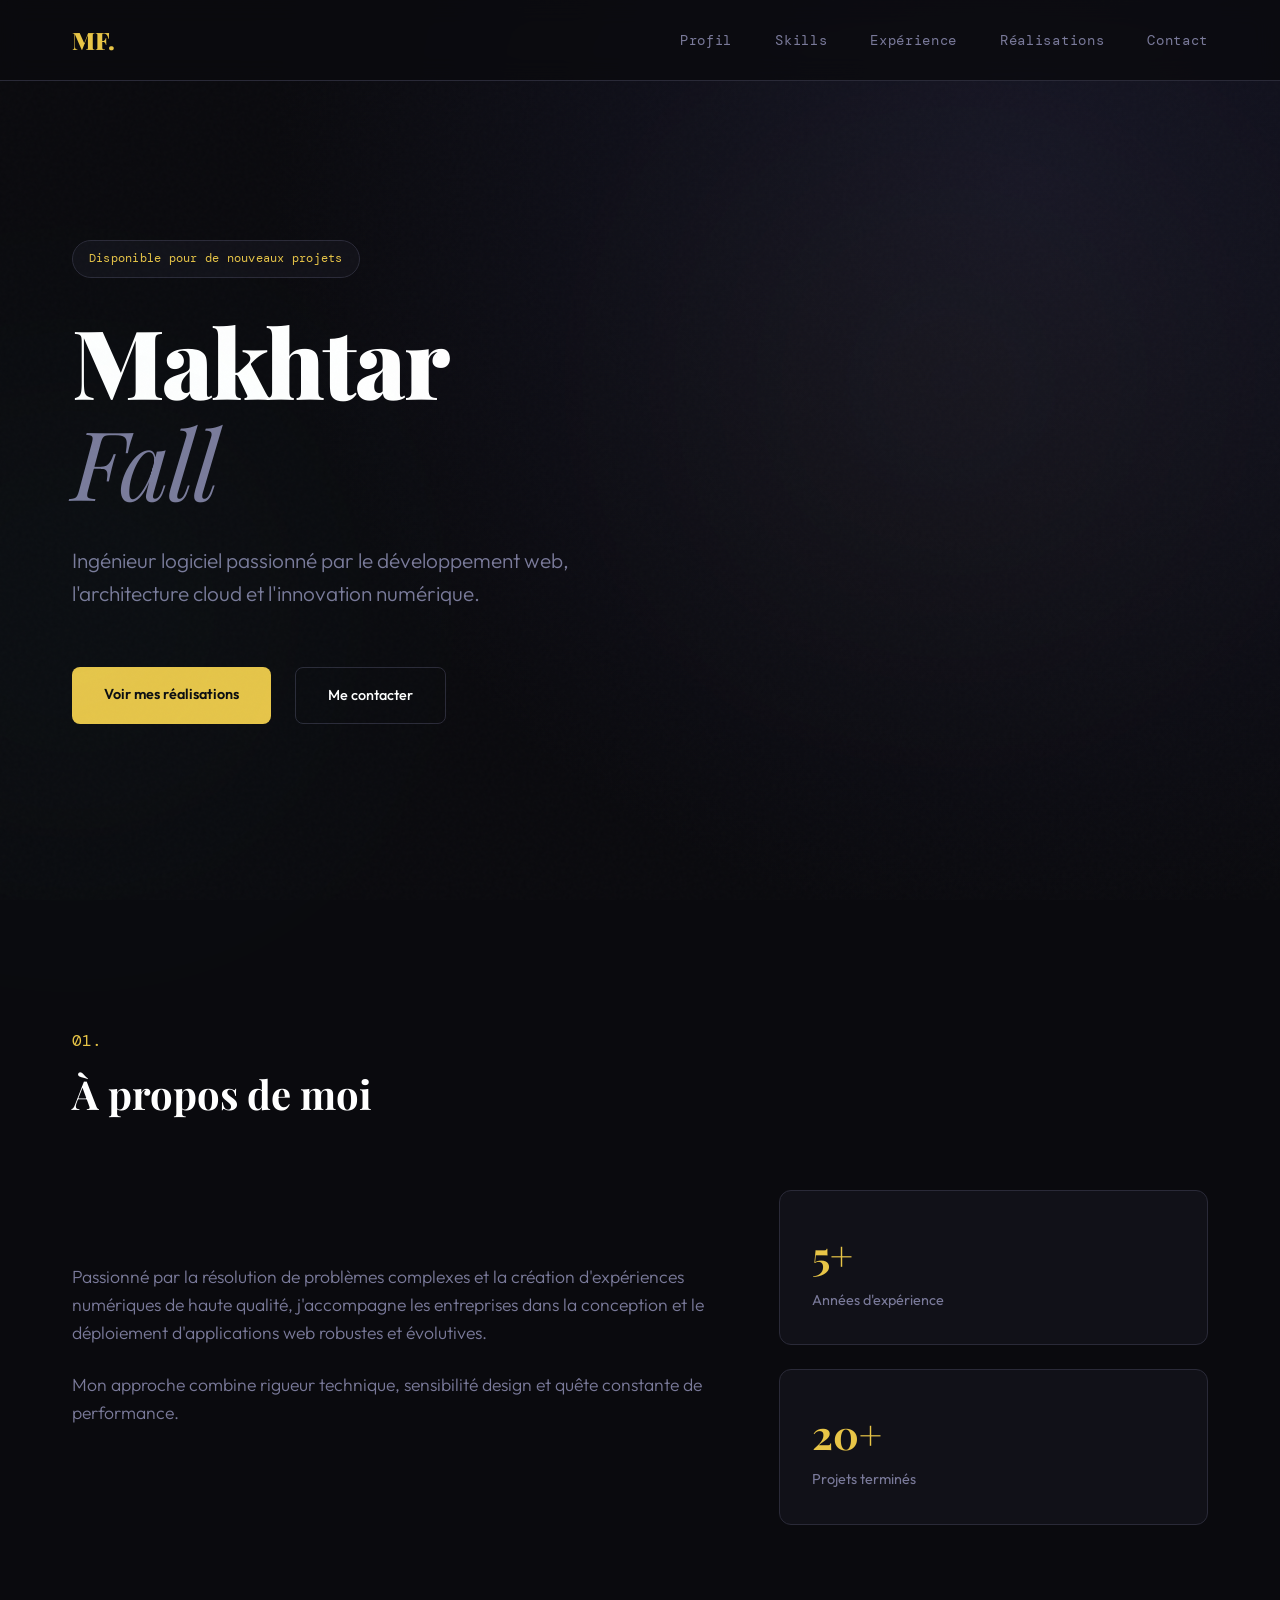
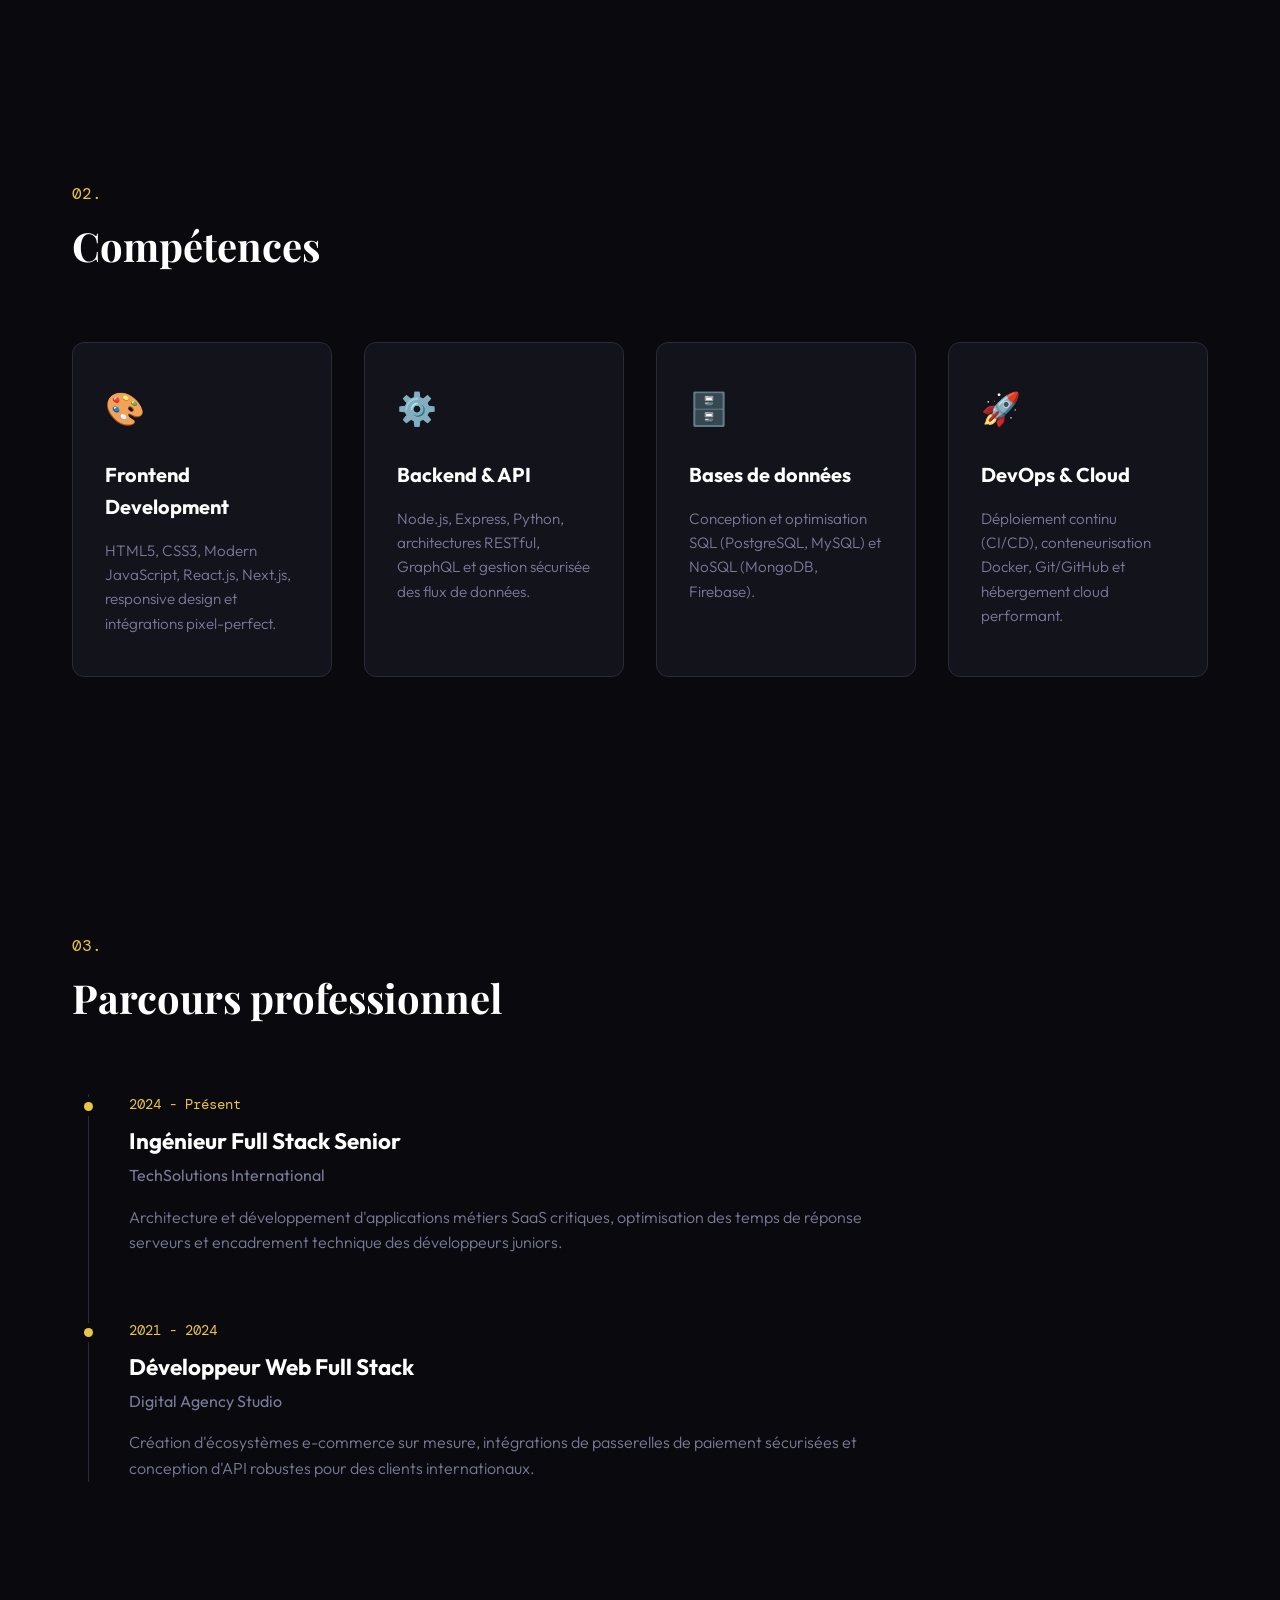
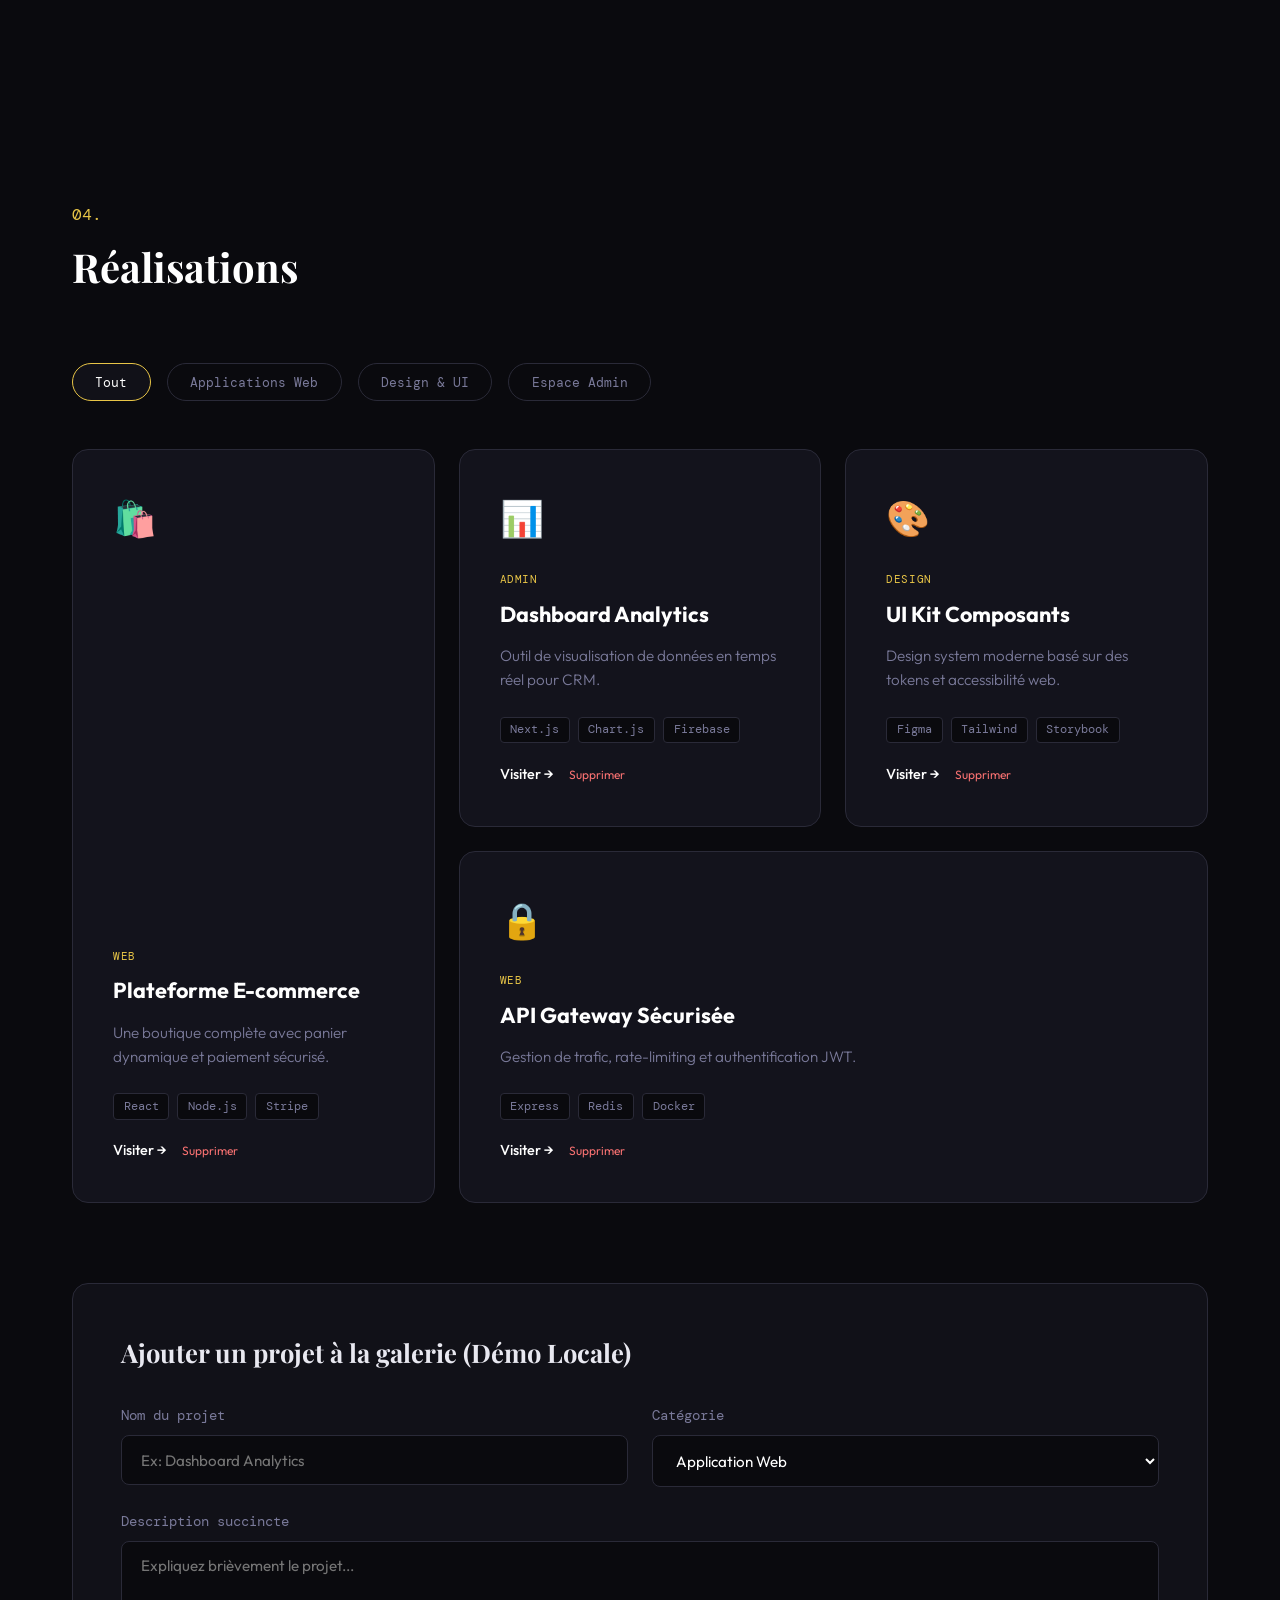
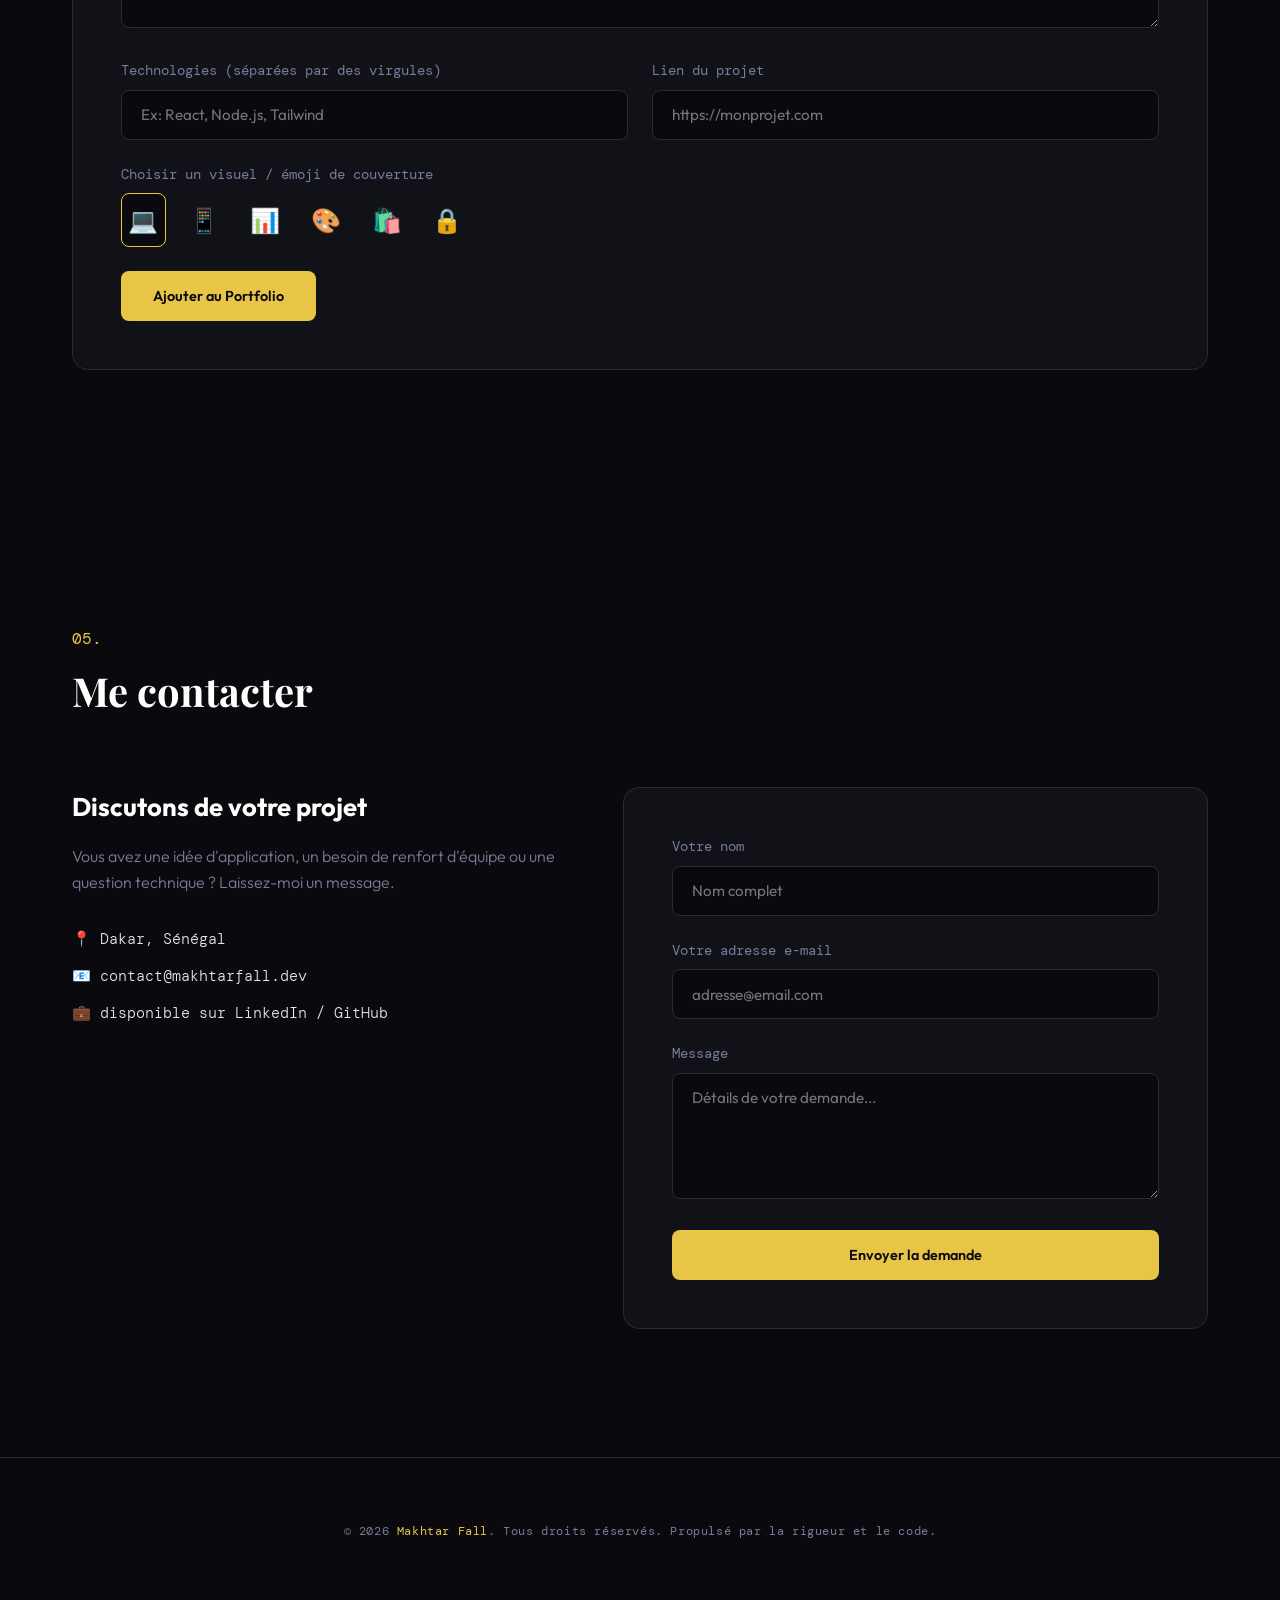
==== commit 0b17e5fe: "Maj" ====
--- a/index.html
+++ b/index.html
@@ -6,513 +6,332 @@
   <meta name="viewport" content="width=device-width, initial-scale=1.0">
   <title>Makhtar Fall – Portfolio</title>
   <link rel="stylesheet" href="style.css">
-  <link
-    href="https://fonts.googleapis.com/css2?family=Playfair+Display:ital,wght@0,400;0,700;0,900;1,400&family=DM+Mono:wght@300;400;500&family=Outfit:wght@300;400;500;600&display=swap"
-    rel="stylesheet">
-
+  <link href="https://fonts.googleapis.com/css2?family=Playfair+Display:ital,wght@0,400;0,700;0,900;1,400&family=DM+Mono:wght@300;400;500&family=Outfit:wght@300;400;500;600&display=swap" rel="stylesheet">
 </head>
 
 <body>
 
-  <!-- NAV -->
   <nav>
-    <div class="nav-logo">MF.</div>
-    <div class="nav-links">
-      <a href="#about">Profil</a>
-      <a href="#skills">Skills</a>
-      <a href="#experience">Expérience</a>
-      <a href="#realisations">Réalisations</a>
-      <a href="#contact">Contact</a>
+    <div class="nav-container">
+      <div class="nav-logo">MF.</div>
+      <div class="nav-links">
+        <a href="#about">Profil</a>
+        <a href="#skills">Skills</a>
+        <a href="#experience">Expérience</a>
+        <a href="#realisations">Réalisations</a>
+        <a href="#contact">Contact</a>
+      </div>
     </div>
   </nav>
 
-  <!-- HERO -->
   <section class="hero" id="top">
     <div class="hero-glow"></div>
     <div class="hero-glow2"></div>
-    <div class="hero-content">
-      <div class="hero-tag">Disponible pour de nouveaux projets</div>
-      <h1>Makhtar<br><em>Fall</em></h1>
-      <p class="hero-sub">Ingénieur logiciel passionné par le développement web, l'infographie et la production
-        audiovisuelle. Basé à Dakar, Sénégal.</p>
-      <div class="hero-cta">
-        <a href="#realisations" class="btn btn-primary">Voir mes réalisations</a>
-        <a href="#contact" class="btn btn-outline">Me contacter</a>
+    <div class="container">
+      <div class="hero-content">
+        <div class="hero-tag">Disponible pour de nouveaux projets</div>
+        <h1>Makhtar<br><em>Fall</em></h1>
+        <p class="hero-sub">Ingénieur logiciel passionné par le développement web, l'architecture cloud et l'innovation numérique.</p>
+        <div class="hero-actions">
+          <a href="#realisations" class="btn-primary">Voir mes réalisations</a>
+          <a href="#contact" class="btn-secondary">Me contacter</a>
+        </div>
       </div>
     </div>
   </section>
 
-  <!-- ABOUT -->
-  <section id="about">
-    <div class="section-label">01 · Profil</div>
-    <h2 class="section-title">À propos de moi</h2>
-    <div class="about-grid">
-      <div>
-        <p class="about-text">
-          Ingénieur logiciel en formation (Master 2 en ingénierie logicielle à l'<strong>Université Numérique Cheikh
-            Hamidou Kane</strong>), avec une solide base en conception et développement d'applications web.
-          <br><br>
-          Titulaire d'une <strong>licence en ingénierie logicielle</strong>, je combine mes compétences techniques avec
-          une expérience en <strong>infographie et production audiovisuelle</strong>, ce qui me permet d'allier
-          créativité et rigueur dans mes projets.
-          <br><br>
-          Passionné par le développement de solutions numériques innovantes, je vise à contribuer à des projets
-          ambitieux en ingénierie logicielle, tout en mettant à profit mes capacités d'adaptation et mon esprit
-          d'équipe.
-        </p>
-      </div>
-      <div class="info-cards">
-        <div class="info-card">
-          <div class="info-card-icon">📍</div>
-          <div>
-            <div class="info-card-label">Localisation</div>
-            <div class="info-card-value">Cité Mantor Diouf, Zac Mbao, Dakar</div>
-          </div>
-        </div>
-        <div class="info-card">
-          <div class="info-card-icon">📱</div>
-          <div>
-            <div class="info-card-label">Téléphone</div>
-            <div class="info-card-value">+221 77 466 47 94</div>
-          </div>
-        </div>
-        <div class="info-card">
-          <div class="info-card-icon">✉️</div>
-          <div>
-            <div class="info-card-label">Email</div>
-            <div class="info-card-value">Makhtar.boss10@gmail.com</div>
-          </div>
-        </div>
-        <div class="info-card">
-          <div class="info-card-icon">🎓</div>
-          <div>
-            <div class="info-card-label">Niveau</div>
-            <div class="info-card-value">Master 2 en Ingénierie Logicielle</div>
-          </div>
-        </div>
-      </div>
+  <main>
+    <section id="about">
+      <div class="container">
+        <div class="section-header">
+          <span class="section-num">01.</span>
+          <h2>À propos de moi</h2>
+        </div>
+        <div class="about-grid">
+          <div class="about-text">
+            <p>Passionné par la résolution de problèmes complexes et la création d'expériences numériques de haute qualité, j'accompagne les entreprises dans la conception et le déploiement d'applications web robustes et évolutives.</p>
+            <p>Mon approche combine rigueur technique, sensibilité design et quête constante de performance.</p>
+          </div>
+          <div class="about-stats">
+            <div class="stat-card">
+              <span class="stat-num">5+</span>
+              <span class="stat-label">Années d'expérience</span>
+            </div>
+            <div class="stat-card">
+              <span class="stat-num">20+</span>
+              <span class="stat-label">Projets terminés</span>
+            </div>
+          </div>
+        </div>
+      </div>
+    </section>
+
+    <section id="skills">
+      <div class="container">
+        <div class="section-header">
+          <span class="section-num">02.</span>
+          <h2>Compétences</h2>
+        </div>
+        <div class="skills-grid">
+          <div class="skill-card">
+            <div class="skill-icon">🎨</div>
+            <h3>Frontend Development</h3>
+            <p>HTML5, CSS3, Modern JavaScript, React.js, Next.js, responsive design et intégrations pixel-perfect.</p>
+          </div>
+          <div class="skill-card">
+            <div class="skill-icon">⚙️</div>
+            <h3>Backend & API</h3>
+            <p>Node.js, Express, Python, architectures RESTful, GraphQL et gestion sécurisée des flux de données.</p>
+          </div>
+          <div class="skill-card">
+            <div class="skill-icon">🗄️</div>
+            <h3>Bases de données</h3>
+            <p>Conception et optimisation SQL (PostgreSQL, MySQL) et NoSQL (MongoDB, Firebase).</p>
+          </div>
+          <div class="skill-card">
+            <div class="skill-icon">🚀</div>
+            <h3>DevOps & Cloud</h3>
+            <p>Déploiement continu (CI/CD), conteneurisation Docker, Git/GitHub et hébergement cloud performant.</p>
+          </div>
+        </div>
+      </div>
+    </section>
+
+    <section id="experience">
+      <div class="container">
+        <div class="section-header">
+          <span class="section-num">03.</span>
+          <h2>Parcours professionnel</h2>
+        </div>
+        <div class="timeline">
+          <div class="timeline-item">
+            <div class="timeline-date">2024 - Présent</div>
+            <div class="timeline-content">
+              <h3>Ingénieur Full Stack Senior</h3>
+              <h4>TechSolutions International</h4>
+              <p>Architecture et développement d'applications métiers SaaS critiques, optimisation des temps de réponse serveurs et encadrement technique des développeurs juniors.</p>
+            </div>
+          </div>
+          <div class="timeline-item">
+            <div class="timeline-date">2021 - 2024</div>
+            <div class="timeline-content">
+              <h3>Développeur Web Full Stack</h3>
+              <h4>Digital Agency Studio</h4>
+              <p>Création d'écosystèmes e-commerce sur mesure, intégrations de passerelles de paiement sécurisées et conception d'API robustes pour des clients internationaux.</p>
+            </div>
+          </div>
+        </div>
+      </div>
+    </section>
+
+    <section id="realisations">
+      <div class="container">
+        <div class="section-header">
+          <span class="section-num">04.</span>
+          <h2>Réalisations</h2>
+        </div>
+
+        <div class="portfolio-filters">
+          <button class="filter-btn active" data-filter="all">Tout</button>
+          <button class="filter-btn" data-filter="web">Applications Web</button>
+          <button class="filter-btn" data-filter="design">Design & UI</button>
+          <button class="filter-btn" data-filter="admin">Espace Admin</button>
+        </div>
+
+        <div id="projects-grid">
+          </div>
+
+        <div class="admin-panel">
+          <h3>Ajouter un projet à la galerie (Démo Locale)</h3>
+          <form id="project-form" onsubmit="event.preventDefault(); handleAddProject();">
+            <div class="form-row">
+              <div class="form-group">
+                <label for="projTitle">Nom du projet</label>
+                <input type="text" id="projTitle" required placeholder="Ex: Dashboard Analytics">
+              </div>
+              <div class="form-group">
+                <label for="projCategory">Catégorie</label>
+                <select id="projCategory">
+                  <option value="web">Application Web</option>
+                  <option value="design">Design & UI</option>
+                  <option value="admin">Espace Admin</option>
+                </select>
+              </div>
+            </div>
+            <div class="form-group">
+              <label for="projDesc">Description succincte</label>
+              <textarea id="projDesc" rows="3" required placeholder="Expliquez brièvement le projet..."></textarea>
+            </div>
+            <div class="form-row">
+              <div class="form-group">
+                <label for="projTech">Technologies (séparées par des virgules)</label>
+                <input type="text" id="projTech" placeholder="Ex: React, Node.js, Tailwind">
+              </div>
+              <div class="form-group">
+                <label for="projLink">Lien du projet</label>
+                <input type="url" id="projLink" placeholder="https://monprojet.com">
+              </div>
+            </div>
+            
+            <div class="form-group">
+              <label>Choisir un visuel / émoji de couverture</label>
+              <div class="emoji-selector">
+                <span class="emoji-opt selected" data-emoji="💻" onclick="selectEmoji(this)">💻</span>
+                <span class="emoji-opt" data-emoji="📱" onclick="selectEmoji(this)">📱</span>
+                <span class="emoji-opt" data-emoji="📊" onclick="selectEmoji(this)">📊</span>
+                <span class="emoji-opt" data-emoji="🎨" onclick="selectEmoji(this)">🎨</span>
+                <span class="emoji-opt" data-emoji="🛍️" onclick="selectEmoji(this)">🛍️</span>
+                <span class="emoji-opt" data-emoji="🔒" onclick="selectEmoji(this)">🔒</span>
+              </div>
+            </div>
+
+            <button type="submit" class="btn-primary" style="border:none; cursor:pointer;">Ajouter au Portfolio</button>
+          </form>
+        </div>
+      </div>
+    </section>
+
+    <section id="contact">
+      <div class="container">
+        <div class="section-header">
+          <span class="section-num">05.</span>
+          <h2>Me contacter</h2>
+        </div>
+        <div class="contact-grid">
+          <div class="contact-info">
+            <h3>Discutons de votre projet</h3>
+            <p>Vous avez une idée d'application, un besoin de renfort d'équipe ou une question technique ? Laissez-moi un message.</p>
+            <div class="contact-details">
+              <p>📍 Dakar, Sénégal</p>
+              <p>📧 contact@makhtarfall.dev</p>
+              <p>💼 disponible sur LinkedIn / GitHub</p>
+            </div>
+          </div>
+          <div class="contact-form-container">
+            <form class="contact-form" onsubmit="event.preventDefault(); showToast();">
+              <div class="form-group">
+                <label>Votre nom</label>
+                <input type="text" required placeholder="Nom complet">
+              </div>
+              <div class="form-group">
+                <label>Votre adresse e-mail</label>
+                <input type="email" required placeholder="adresse@email.com">
+              </div>
+              <div class="form-group">
+                <label>Message</label>
+                <textarea rows="5" required placeholder="Détails de votre demande..."></textarea>
+              </div>
+              <button type="submit" class="btn-primary" style="border:none; cursor:pointer; width:100%;">Envoyer la demande</button>
+            </form>
+          </div>
+        </div>
+      </div>
+    </section>
+  </main>
+
+  <footer>
+    <div class="container">
+      <p>&copy; 2026 <span>Makhtar Fall</span>. Tous droits réservés. Propulsé par la rigueur et le code.</p>
     </div>
-  </section>
-
-  <!-- SKILLS -->
-  <section id="skills">
-    <div class="section-label">02 · Compétences</div>
-    <h2 class="section-title">Stack & outils</h2>
-    <div class="skills-grid">
-      <div class="skill-group">
-        <div class="skill-group-title">🌐 Développement Web</div>
-        <div class="skill-tags">
-          <span class="skill-tag">HTML</span>
-          <span class="skill-tag">CSS</span>
-          <span class="skill-tag">JavaScript</span>
-          <span class="skill-tag">PHP</span>
-        </div>
-      </div>
-      <div class="skill-group">
-        <div class="skill-group-title">⚙️ Frameworks</div>
-        <div class="skill-tags">
-          <span class="skill-tag">React</span>
-          <span class="skill-tag">Angular</span>
-          <span class="skill-tag">Laravel</span>
-          <span class="skill-tag">Bootstrap</span>
-        </div>
-      </div>
-      <div class="skill-group">
-        <div class="skill-group-title">🗄️ CMS & BDD</div>
-        <div class="skill-tags">
-          <span class="skill-tag">WordPress</span>
-          <span class="skill-tag">Drupal</span>
-          <span class="skill-tag">Sitejet Builder</span>
-          <span class="skill-tag">MySQL</span>
-        </div>
-      </div>
-      <div class="skill-group">
-        <div class="skill-group-title">🎨 Design & Audiovisuel</div>
-        <div class="skill-tags">
-          <span class="skill-tag">Photoshop</span>
-          <span class="skill-tag">Illustrator</span>
-          <span class="skill-tag">Premiere Pro</span>
-          <span class="skill-tag">After Effects</span>
-          <span class="skill-tag">Final Cut</span>
-          <span class="skill-tag">CapCut</span>
-        </div>
-      </div>
-      <div class="skill-group">
-        <div class="skill-group-title">🔧 Maintenance</div>
-        <div class="skill-tags">
-          <span class="skill-tag">Hardware</span>
-          <span class="skill-tag">Software</span>
-        </div>
-      </div>
-      <div class="skill-group">
-        <div class="skill-group-title">📊 Bureautique</div>
-        <div class="skill-tags">
-          <span class="skill-tag">Word</span>
-          <span class="skill-tag">PowerPoint</span>
-          <span class="skill-tag">Excel</span>
-        </div>
-      </div>
-    </div>
-  </section>
-
-  <!-- EXPERIENCE -->
-  <section id="experience">
-    <div class="section-label">03 · Parcours</div>
-    <h2 class="section-title">Expériences professionnelles</h2>
-    <div class="timeline">
-      <div class="timeline-item">
-        <div class="timeline-date">Janvier 2025 – En cours</div>
-        <div class="timeline-role">Responsable Création Contenus Digitaux & Webmaster</div>
-        <div class="timeline-company">NK Partners</div>
-        <ul class="timeline-bullets">
-          <li>Conception et développement d'applications web avec Sitejet Builder, WordPress, Drupal</li>
-          <li>Gestion de bases de données MySQL et optimisation des requêtes</li>
-          <li>Réalisation de visuels et supports de communication (affiches, flyers, logos, bannières web)</li>
-          <li>Production et montage de contenus audiovisuels (spots, vidéos institutionnelles)</li>
-        </ul>
-      </div>
-      <div class="timeline-item">
-        <div class="timeline-date">Octobre 2023 – Janvier 2025</div>
-        <div class="timeline-role">Responsable Création Contenus Digitaux</div>
-        <div class="timeline-company">Africa Highlight Group SAS</div>
-        <ul class="timeline-bullets">
-          <li>Réalisation de visuels et supports de communication (affiches, flyers, logos, bannières web)</li>
-          <li>Gestion de la stratégie de contenu digital</li>
-        </ul>
-      </div>
-      <div class="timeline-item">
-        <div class="timeline-date">Juin 2022 – Octobre 2022</div>
-        <div class="timeline-role">Technicien Audiovisuel</div>
-        <div class="timeline-company">OXY7 TV & OXY7.NET</div>
-        <ul class="timeline-bullets">
-          <li>Réalisation et montage des émissions</li>
-          <li>Cadrage et régie</li>
-        </ul>
-      </div>
-    </div>
-  </section>
-
-  <!-- FORMATION -->
-  <section id="formation">
-    <div class="section-label">04 · Formation</div>
-    <h2 class="section-title">Parcours académique</h2>
-    <div class="formation-grid">
-      <div class="formation-card">
-        <div class="formation-year">2021 – 2023</div>
-        <div class="formation-degree">Master — Ingénierie Logicielle</div>
-        <div class="formation-school">Université Numérique Cheikh Hamidou Kane, Dakar</div>
-      </div>
-      <div class="formation-card">
-        <div class="formation-year">2018 – 2021</div>
-        <div class="formation-degree">Licence — Informatique</div>
-        <div class="formation-school">Université Numérique Cheikh Hamidou Kane, Dakar</div>
-        <div class="formation-spec">Mathématiques Appliquées et Informatique – Spécialité Informatique, option
-          Ingénierie Logicielle</div>
-      </div>
-      <div class="formation-card">
-        <div class="formation-year">Certification (6 mois)</div>
-        <div class="formation-degree">Développement Web & Mobile</div>
-        <div class="formation-school">École Supérieure ESTEL (Groupe ESTEL)</div>
-        <div class="formation-spec">Certificat de Spécialité en Développement d'Applications Web et Mobile</div>
-      </div>
-      <div class="formation-card">
-        <div class="formation-year">Certification (3 mois)</div>
-        <div class="formation-degree">Audiovisuel</div>
-        <div class="formation-school">École de Formation 10H TECH</div>
-        <div class="formation-spec">Attestation de formation en Audiovisuel</div>
-      </div>
-      <div class="formation-card">
-        <div class="formation-year">2017</div>
-        <div class="formation-degree">Baccalauréat série S2</div>
-        <div class="formation-school">Lycée Abdoulaye Sadji, Rufisque</div>
-      </div>
-    </div>
-  </section>
-
-  <!-- RÉALISATIONS -->
-  <section id="realisations">
-    <div class="projects-header">
-      <div>
-        <div class="section-label">05 · Réalisations</div>
-        <h2 class="section-title" style="margin-bottom:0">Mes projets</h2>
-      </div>
-      <button class="add-btn" onclick="openModal()">
-        <span style="font-size:1.1rem">＋</span> Ajouter une réalisation
-      </button>
-    </div>
-
-    <div class="projects-grid" id="projectsGrid">
-      <!-- empty state -->
-      <div class="projects-empty" id="emptyState">
-        <div class="empty-icon">🚀</div>
-        <p>Vous n'avez pas encore ajouté de réalisations.<br>Cliquez sur <strong>Ajouter une réalisation</strong> pour
-          commencer !</p>
-      </div>
-    </div>
-  </section>
-
-  <!-- LANGUES -->
-  <section id="langues">
-    <div class="section-label">06 · Langues</div>
-    <h2 class="section-title">Communication</h2>
-    <div class="lang-grid">
-      <div class="lang-item">
-        <div class="lang-flag">🇫🇷</div>
-        <div class="lang-name">Français</div>
-        <div class="lang-level">Très bon niveau</div>
-        <div class="lang-bar">
-          <div class="lang-bar-fill" style="width:90%"></div>
-        </div>
-      </div>
-      <div class="lang-item">
-        <div class="lang-flag">🇬🇧</div>
-        <div class="lang-name">Anglais</div>
-        <div class="lang-level">Intermédiaire</div>
-        <div class="lang-bar">
-          <div class="lang-bar-fill" style="width:55%"></div>
-        </div>
-      </div>
-      <div class="lang-item">
-        <div class="lang-flag">🇸🇳</div>
-        <div class="lang-name">Wolof</div>
-        <div class="lang-level">Langue maternelle</div>
-        <div class="lang-bar">
-          <div class="lang-bar-fill" style="width:100%"></div>
-        </div>
-      </div>
-    </div>
-  </section>
-
-  <!-- CONTACT -->
-  <section id="contact" style="padding-bottom: 3rem;">
-    <div class="section-label">07 · Contact</div>
-    <h2 class="section-title">Me contacter</h2>
-    <div class="contact-grid">
-      <a class="contact-card" href="mailto:Makhtar.boss10@gmail.com">
-        <div class="contact-icon">✉️</div>
-        <div>
-          <div class="contact-label">Email</div>
-          <div class="contact-val">Makhtar.boss10@gmail.com</div>
-        </div>
-      </a>
-      <a class="contact-card" href="tel:+221774664794">
-        <div class="contact-icon">📱</div>
-        <div>
-          <div class="contact-label">Téléphone</div>
-          <div class="contact-val">+221 77 466 47 94</div>
-        </div>
-      </a>
-      <div class="contact-card">
-        <div class="contact-icon">📍</div>
-        <div>
-          <div class="contact-label">Adresse</div>
-          <div class="contact-val">Cité Mantor Diouf, Zac Mbao, Dakar, Sénégal</div>
-        </div>
-      </div>
-    </div>
-  </section>
-
-  <!-- FOOTER -->
-  <footer>
-    <span>Makhtar Fall</span> · Ingénieur Logiciel · Dakar, Sénégal · 2025
   </footer>
 
-  <!-- ADD PROJECT MODAL -->
-  <div class="modal-overlay" id="modalOverlay">
-    <div class="modal">
-      <button class="modal-close" onclick="closeModal()">✕</button>
-      <div class="modal-title">Nouvelle réalisation</div>
-      <div class="modal-sub">Ajoutez un projet à votre portfolio</div>
-
-      <div class="form-group">
-        <label>Titre du projet *</label>
-        <input type="text" id="projTitle" placeholder="Ex: Site e-commerce pour client X">
-      </div>
-
-      <div class="form-group">
-        <label>Catégorie</label>
-        <select id="projCategory">
-          <option value="Web">🌐 Développement Web</option>
-          <option value="Design">🎨 Design Graphique</option>
-          <option value="Audiovisuel">🎬 Audiovisuel</option>
-          <option value="Mobile">📱 Application Mobile</option>
-          <option value="CMS">🗄️ CMS / WordPress</option>
-          <option value="Autre">⭐ Autre</option>
-        </select>
-      </div>
-
-      <div class="form-group">
-        <label>Description *</label>
-        <textarea id="projDesc"
-          placeholder="Décrivez brièvement ce projet, les défis relevés et les résultats obtenus..."></textarea>
-      </div>
-
-      <div class="form-row">
-        <div class="form-group">
-          <label>Technologies utilisées</label>
-          <input type="text" id="projTech" placeholder="React, MySQL, WordPress...">
-        </div>
-        <div class="form-group">
-          <label>Lien du projet (optionnel)</label>
-          <input type="url" id="projLink" placeholder="https://...">
-        </div>
-      </div>
-
-      <div class="form-group">
-        <label>Icône</label>
-        <div class="emoji-picker" id="emojiPicker">
-          <div class="emoji-opt selected" data-emoji="💻" onclick="selectEmoji(this)">💻</div>
-          <div class="emoji-opt" data-emoji="🌐" onclick="selectEmoji(this)">🌐</div>
-          <div class="emoji-opt" data-emoji="🎨" onclick="selectEmoji(this)">🎨</div>
-          <div class="emoji-opt" data-emoji="📱" onclick="selectEmoji(this)">📱</div>
-          <div class="emoji-opt" data-emoji="🎬" onclick="selectEmoji(this)">🎬</div>
-          <div class="emoji-opt" data-emoji="🛒" onclick="selectEmoji(this)">🛒</div>
-          <div class="emoji-opt" data-emoji="📊" onclick="selectEmoji(this)">📊</div>
-          <div class="emoji-opt" data-emoji="🏢" onclick="selectEmoji(this)">🏢</div>
-          <div class="emoji-opt" data-emoji="🎵" onclick="selectEmoji(this)">🎵</div>
-          <div class="emoji-opt" data-emoji="📰" onclick="selectEmoji(this)">📰</div>
-          <div class="emoji-opt" data-emoji="🚀" onclick="selectEmoji(this)">🚀</div>
-          <div class="emoji-opt" data-emoji="⭐" onclick="selectEmoji(this)">⭐</div>
-        </div>
-      </div>
-
-      <div class="modal-actions">
-        <button class="btn btn-primary" style="flex:1" onclick="addProject()">Ajouter au portfolio</button>
-        <button class="btn btn-outline" onclick="closeModal()">Annuler</button>
-      </div>
-    </div>
-  </div>
-
-  <!-- TOAST -->
-  <div class="toast" id="toast">✅ Projet ajouté avec succès !</div>
+  <div id="toast" class="toast">Message envoyé avec succès !</div>
 
   <script>
-    // ── STATE ──────────────────────────────────────────
-    let projects = [];
     let selectedEmoji = '💻';
-
-    // ── MODAL ──────────────────────────────────────────
-    function openModal() {
-      document.getElementById('modalOverlay').classList.add('active');
-      document.body.style.overflow = 'hidden';
-    }
-
-    function closeModal() {
-      document.getElementById('modalOverlay').classList.remove('active');
-      document.body.style.overflow = '';
-      clearForm();
-    }
-
-    document.getElementById('modalOverlay').addEventListener('click', function (e) {
-      if (e.target === this) closeModal();
-    });
-
-    // ── EMOJI PICKER ───────────────────────────────────
+    let projects = [
+      { id: 1, title: 'Plateforme E-commerce', category: 'web', desc: 'Une boutique complète avec panier dynamique et paiement sécurisé.', tech: ['React', 'Node.js', 'Stripe'], link: '#', emoji: '🛍️', size: 'large' },
+      { id: 2, title: 'Dashboard Analytics', category: 'admin', desc: 'Outil de visualisation de données en temps réel pour CRM.', tech: ['Next.js', 'Chart.js', 'Firebase'], link: '#', emoji: '📊', size: 'normal' },
+      { id: 3, title: 'UI Kit Composants', category: 'design', desc: 'Design system moderne basé sur des tokens et accessibilité web.', tech: ['Figma', 'Tailwind', 'Storybook'], link: '#', emoji: '🎨', size: 'normal' },
+      { id: 4, title: 'API Gateway Sécurisée', category: 'web', desc: 'Gestion de trafic, rate-limiting et authentification JWT.', tech: ['Express', 'Redis', 'Docker'], link: '#', emoji: '🔒', size: 'wide' }
+    ];
+
     function selectEmoji(el) {
       document.querySelectorAll('.emoji-opt').forEach(e => e.classList.remove('selected'));
       el.classList.add('selected');
-      selectedEmoji = el.dataset.emoji;
-    }
-
-    // ── ADD PROJECT ────────────────────────────────────
-    function addProject() {
-      const title = document.getElementById('projTitle').value.trim();
-      const desc = document.getElementById('projDesc').value.trim();
-      const cat = document.getElementById('projCategory').value;
-      const tech = document.getElementById('projTech').value.trim();
-      const link = document.getElementById('projLink').value.trim();
-
-      if (!title || !desc) {
-        alert('Veuillez remplir le titre et la description.');
-        return;
-      }
-
-      const project = {
+      selectedEmoji = el.getAttribute('data-emoji');
+    }
+
+    function renderProjects(filter = 'all') {
+      const grid = document.getElementById('projects-grid');
+      grid.innerHTML = '';
+      const filtered = filter === 'all' ? projects : projects.filter(p => p.category === filter);
+
+      filtered.forEach(p => {
+        const card = document.createElement('div');
+        card.className = `project-card ${p.size || 'normal'}`;
+        card.innerHTML = `
+          <div class="project-emoji">${p.emoji}</div>
+          <div class="project-meta">
+            <span class="project-cat">${p.category.toUpperCase()}</span>
+            <h3>${p.title}</h3>
+            <p>${p.desc}</p>
+            <div class="project-techs">${p.tech.map(t => `<span>${t}</span>`).join('')}</div>
+            <div style="margin-top:1.2rem; display:flex; gap:1rem; align-items:center;">
+              <a href="${p.link}" class="project-link">Visiter →</a>
+              <button onclick="removeProject(${p.id})" style="background:none; border:none; color: #f87171; font-size:0.75rem; cursor:pointer; font-family:inherit;">Supprimer</button>
+            </div>
+          </div>
+        `;
+        grid.appendChild(card);
+      });
+    }
+
+    function handleAddProject() {
+      const title = document.getElementById('projTitle').value;
+      const category = document.getElementById('projCategory').value;
+      const desc = document.getElementById('projDesc').value;
+      const techInput = document.getElementById('projTech').value;
+      const link = document.getElementById('projLink').value || '#';
+      const tech = techInput ? techInput.split(',').map(t => t.trim()) : [];
+
+      const sizes = ['normal', 'wide', 'large'];
+      const randomSize = sizes[Math.floor(Math.random() * sizes.length)];
+
+      const newProj = {
         id: Date.now(),
-        title, desc, cat, link,
+        title,
+        category,
+        desc,
+        tech,
+        link,
         emoji: selectedEmoji,
-        tech: tech ? tech.split(',').map(t => t.trim()).filter(Boolean) : []
+        size: randomSize
       };
 
-      projects.push(project);
+      projects.push(newProj);
       renderProjects();
-      closeModal();
+      
+      // Reset form
+      document.getElementById('projTitle').value = '';
+      document.getElementById('projDesc').value = '';
+      document.getElementById('projTech').value = '';
+      document.getElementById('projLink').value = '';
       showToast();
     }
 
-    // ── REMOVE PROJECT ─────────────────────────────────
     function removeProject(id) {
       projects = projects.filter(p => p.id !== id);
       renderProjects();
     }
 
-    // ── RENDER ─────────────────────────────────────────
-    function renderProjects() {
-      const grid = document.getElementById('projectsGrid');
-      const empty = document.getElementById('emptyState');
-
-      if (projects.length === 0) {
-        empty.style.display = '';
-        // remove all cards
-        document.querySelectorAll('.project-card').forEach(c => c.remove());
-        return;
-      }
-
-      empty.style.display = 'none';
-
-      // remove old cards
-      document.querySelectorAll('.project-card').forEach(c => c.remove());
-
-      projects.forEach(p => {
-        const card = document.createElement('div');
-        card.className = 'project-card';
-        card.innerHTML = `
-        <div class="project-thumb">
-          <div class="project-thumb-bg" style="background: linear-gradient(135deg, rgba(232,197,71,0.3), rgba(79,209,197,0.3))"></div>
-          <span style="position:relative;font-size:3rem">${p.emoji}</span>
-          <div class="project-badge">${p.cat}</div>
-        </div>
-        <div class="project-body">
-          <div class="project-title">${escHtml(p.title)}</div>
-          <div class="project-desc">${escHtml(p.desc)}</div>
-          ${p.tech.length ? `<div class="project-tech">${p.tech.map(t => `<span>${escHtml(t)}</span>`).join('')}</div>` : ''}
-          ${p.link ? `<a class="project-link" href="${escHtml(p.link)}" target="_blank" rel="noopener">Voir le projet →</a>` : ''}
-          <div style="margin-top:0.8rem">
-            <button onclick="removeProject(${p.id})" style="
-              background:none; border:1px solid #2a2a38; border-radius:4px;
-              color:#7a7a9a; font-size:0.72rem; padding:0.3rem 0.7rem;
-              cursor:pointer; transition: all 0.2s; font-family:'DM Mono',monospace;
-              letter-spacing:0.08em;
-            " onmouseover="this.style.borderColor='#f87171';this.style.color='#f87171'"
-               onmouseout="this.style.borderColor='#2a2a38';this.style.color='#7a7a9a'">
-              ✕ Supprimer
-            </button>
-          </div>
-        </div>
-      `;
-        grid.appendChild(card);
+    function showToast() {
+      const toast = document.getElementById('toast');
+      toast.classList.add('show');
+      setTimeout(() => toast.classList.remove('show'), 3000);
+    }
+
+    // Gestionnaires de filtres
+    document.querySelectorAll('.filter-btn').forEach(btn => {
+      btn.addEventListener('click', function() {
+        document.querySelectorAll('.filter-btn').forEach(b => b.classList.remove('active'));
+        this.classList.add('active');
+        renderProjects(this.getAttribute('data-filter'));
       });
-    }
-
-    function escHtml(str) {
-      return str.replace(/&/g, '&amp;').replace(/</g, '&lt;').replace(/>/g, '&gt;').replace(/"/g, '&quot;');
-    }
-
-    function clearForm() {
-      ['projTitle', 'projDesc', 'projTech', 'projLink'].forEach(id => document.getElementById(id).value = '');
-      document.getElementById('projCategory').selectedIndex = 0;
-      selectedEmoji = '💻';
-      document.querySelectorAll('.emoji-opt').forEach(e => e.classList.remove('selected'));
-      document.querySelector('.emoji-opt[data-emoji="💻"]').classList.add('selected');
-    }
-
-    // ── TOAST ──────────────────────────────────────────
-    function showToast() {
-      const t = document.getElementById('toast');
-      t.classList.add('show');
-      setTimeout(() => t.classList.remove('show'), 3000);
-    }
+    });
+
+    // Rendu initial
+    renderProjects();
   </script>
 </body>
-
 </html>
--- a/style.css
+++ b/style.css
@@ -1,1021 +1,690 @@
-    :root {
-      --bg: #0a0a0e;
-      --surface: #111118;
-      --surface2: #18181f;
-      --border: #2a2a38;
-      --accent: #e8c547;
-      --accent2: #4fd1c5;
-      --accent3: #f87171;
-      --text: #e8e8f0;
-      --muted: #7a7a9a;
-      --card: #13131c;
-    }
-
-    *,
-    *::before,
-    *::after {
-      box-sizing: border-box;
-      margin: 0;
-      padding: 0;
-    }
-
-    html {
-      scroll-behavior: smooth;
-    }
-
-    body {
-      font-family: 'Outfit', sans-serif;
-      background: var(--bg);
-      color: var(--text);
-      overflow-x: hidden;
-      cursor: default;
-    }
-
-    /* ── NOISE OVERLAY ─────────────────────────────── */
-    body::before {
-      content: '';
-      position: fixed;
-      inset: 0;
-      background-image: url("data:image/svg+xml,%3Csvg viewBox='0 0 256 256' xmlns='http://www.w3.org/2000/svg'%3E%3Cfilter id='n'%3E%3CfeTurbulence type='fractalNoise' baseFrequency='0.9' numOctaves='4' stitchTiles='stitch'/%3E%3C/filter%3E%3Crect width='100%25' height='100%25' filter='url(%23n)' opacity='1'/%3E%3C/svg%3E");
-      opacity: 0.025;
-      pointer-events: none;
-      z-index: 9999;
-    }
-
-    /* ── NAV ─────────────────────────────────────── */
-    nav {
-      position: fixed;
-      top: 0;
-      left: 0;
-      right: 0;
-      z-index: 100;
-      display: flex;
-      align-items: center;
-      justify-content: space-between;
-      padding: 1.2rem 3rem;
-      backdrop-filter: blur(24px);
-      background: rgba(10, 10, 14, 0.75);
-      border-bottom: 1px solid var(--border);
-    }
-
-    .nav-logo {
-      font-family: 'Playfair Display', serif;
-      font-size: 1.3rem;
-      font-weight: 700;
-      color: var(--accent);
-      letter-spacing: 0.02em;
-    }
-
-    .nav-links {
-      display: flex;
-      gap: 2.5rem;
-    }
-
-    .nav-links a {
-      font-family: 'DM Mono', monospace;
-      font-size: 0.75rem;
-      color: var(--muted);
-      text-decoration: none;
-      letter-spacing: 0.12em;
-      text-transform: uppercase;
-      transition: color 0.2s;
-    }
-
-    .nav-links a:hover {
-      color: var(--accent);
-    }
-
-    /* ── HERO ────────────────────────────────────── */
-    .hero {
-      min-height: 100vh;
-      display: flex;
-      align-items: center;
-      padding: 8rem 3rem 4rem;
-      position: relative;
-      overflow: hidden;
-    }
-
-    .hero-glow {
-      position: absolute;
-      width: 600px;
-      height: 600px;
-      border-radius: 50%;
-      background: radial-gradient(circle, rgba(232, 197, 71, 0.12) 0%, transparent 70%);
-      top: -100px;
-      right: -100px;
-      pointer-events: none;
-    }
-
-    .hero-glow2 {
-      position: absolute;
-      width: 400px;
-      height: 400px;
-      border-radius: 50%;
-      background: radial-gradient(circle, rgba(79, 209, 197, 0.08) 0%, transparent 70%);
-      bottom: 0;
-      left: 0;
-      pointer-events: none;
-    }
-
-    .hero-content {
-      max-width: 900px;
-      position: relative;
-    }
-
-    .hero-tag {
-      font-family: 'DM Mono', monospace;
-      font-size: 0.72rem;
-      color: var(--accent);
-      letter-spacing: 0.2em;
-      text-transform: uppercase;
-      margin-bottom: 1.5rem;
-      display: flex;
-      align-items: center;
-      gap: 0.8rem;
-    }
-
-    .hero-tag::before {
-      content: '';
-      display: block;
-      width: 40px;
-      height: 1px;
-      background: var(--accent);
-    }
-
-    .hero h1 {
-      font-family: 'Playfair Display', serif;
-      font-size: clamp(3.5rem, 8vw, 7rem);
-      line-height: 1;
-      font-weight: 900;
-      margin-bottom: 0.3rem;
-    }
-
-    .hero h1 em {
-      font-style: italic;
-      color: var(--accent);
-    }
-
-    .hero-sub {
-      font-size: 1.1rem;
-      color: var(--muted);
-      margin: 1.5rem 0 2.5rem;
-      font-weight: 300;
-      max-width: 520px;
-      line-height: 1.7;
-    }
-
-    .hero-cta {
-      display: flex;
-      gap: 1rem;
-      flex-wrap: wrap;
-    }
-
-    .btn {
-      padding: 0.85rem 2rem;
-      border-radius: 4px;
-      font-size: 0.85rem;
-      font-weight: 500;
-      cursor: pointer;
-      transition: all 0.2s;
-      text-decoration: none;
-      letter-spacing: 0.04em;
-      border: none;
-      font-family: 'Outfit', sans-serif;
-    }
-
-    .btn-primary {
-      background: var(--accent);
-      color: #0a0a0e;
-    }
-
-    .btn-primary:hover {
-      background: #f0d060;
-      transform: translateY(-2px);
-      box-shadow: 0 8px 24px rgba(232, 197, 71, 0.3);
-    }
-
-    .btn-outline {
-      background: transparent;
-      color: var(--text);
-      border: 1px solid var(--border);
-    }
-
-    .btn-outline:hover {
-      border-color: var(--accent);
-      color: var(--accent);
-    }
-
-    /* ── SECTIONS ────────────────────────────────── */
-    section {
-      padding: 6rem 3rem;
-    }
-
-    .section-label {
-      font-family: 'DM Mono', monospace;
-      font-size: 0.7rem;
-      color: var(--accent);
-      letter-spacing: 0.2em;
-      text-transform: uppercase;
-      margin-bottom: 0.8rem;
-      display: flex;
-      align-items: center;
-      gap: 0.8rem;
-    }
-
-    .section-label::after {
-      content: '';
-      flex: 1;
-      height: 1px;
-      background: var(--border);
-      max-width: 80px;
-    }
-
-    .section-title {
-      font-family: 'Playfair Display', serif;
-      font-size: clamp(2rem, 4vw, 2.8rem);
-      font-weight: 700;
-      margin-bottom: 3rem;
-      line-height: 1.15;
-    }
-
-    /* ── ABOUT ───────────────────────────────────── */
-    .about-grid {
-      display: grid;
-      grid-template-columns: 1fr 1fr;
-      gap: 4rem;
-      align-items: start;
-    }
-
-    .about-text {
-      font-size: 1rem;
-      color: var(--muted);
-      line-height: 1.85;
-      font-weight: 300;
-    }
-
-    .about-text strong {
-      color: var(--text);
-      font-weight: 500;
-    }
-
-    .info-cards {
-      display: grid;
-      grid-template-columns: 1fr;
-      gap: 1rem;
-    }
-
-    .info-card {
-      background: var(--card);
-      border: 1px solid var(--border);
-      border-radius: 8px;
-      padding: 1rem 1.2rem;
-      display: flex;
-      align-items: center;
-      gap: 1rem;
-    }
-
-    .info-card-icon {
-      font-size: 1.2rem;
-      width: 36px;
-      height: 36px;
-      background: var(--surface2);
-      border-radius: 6px;
-      display: flex;
-      align-items: center;
-      justify-content: center;
-      flex-shrink: 0;
-    }
-
-    .info-card-label {
-      font-family: 'DM Mono', monospace;
-      font-size: 0.65rem;
-      color: var(--muted);
-      letter-spacing: 0.1em;
-      text-transform: uppercase;
-      margin-bottom: 0.2rem;
-    }
-
-    .info-card-value {
-      font-size: 0.9rem;
-      color: var(--text);
-      font-weight: 400;
-    }
-
-    /* ── SKILLS ──────────────────────────────────── */
-    #skills {
-      background: var(--surface);
-    }
-
-    .skills-grid {
-      display: grid;
-      grid-template-columns: repeat(auto-fit, minmax(200px, 1fr));
-      gap: 1.5rem;
-    }
-
-    .skill-group {
-      background: var(--card);
-      border: 1px solid var(--border);
-      border-radius: 10px;
-      padding: 1.5rem;
-      transition: border-color 0.2s, transform 0.2s;
-    }
-
-    .skill-group:hover {
-      border-color: var(--accent);
-      transform: translateY(-4px);
-    }
-
-    .skill-group-title {
-      font-family: 'DM Mono', monospace;
-      font-size: 0.7rem;
-      text-transform: uppercase;
-      letter-spacing: 0.12em;
-      color: var(--accent);
-      margin-bottom: 1rem;
-    }
-
-    .skill-tags {
-      display: flex;
-      flex-wrap: wrap;
-      gap: 0.5rem;
-    }
-
-    .skill-tag {
-      font-size: 0.78rem;
-      padding: 0.3rem 0.7rem;
-      background: var(--surface2);
-      border: 1px solid var(--border);
-      border-radius: 100px;
-      color: var(--text);
-      font-weight: 400;
-    }
-
-    /* ── EXPERIENCE ──────────────────────────────── */
-    .timeline {
-      position: relative;
-      padding-left: 2rem;
-    }
-
-    .timeline::before {
-      content: '';
-      position: absolute;
-      left: 0;
-      top: 0.5rem;
-      bottom: 0.5rem;
-      width: 1px;
-      background: linear-gradient(to bottom, var(--accent), var(--border), transparent);
-    }
-
-    .timeline-item {
-      position: relative;
-      margin-bottom: 3rem;
-      padding-left: 1.5rem;
-    }
-
-    .timeline-item::before {
-      content: '';
-      position: absolute;
-      left: -0.45rem;
-      top: 0.4rem;
-      width: 8px;
-      height: 8px;
-      border-radius: 50%;
-      background: var(--accent);
-      box-shadow: 0 0 12px rgba(232, 197, 71, 0.5);
-    }
-
-    .timeline-date {
-      font-family: 'DM Mono', monospace;
-      font-size: 0.68rem;
-      color: var(--accent);
-      letter-spacing: 0.1em;
-      text-transform: uppercase;
-      margin-bottom: 0.4rem;
-    }
-
-    .timeline-role {
-      font-size: 1.05rem;
-      font-weight: 600;
-      color: var(--text);
-      margin-bottom: 0.25rem;
-    }
-
-    .timeline-company {
-      font-size: 0.85rem;
-      color: var(--accent2);
-      margin-bottom: 0.8rem;
-      font-weight: 400;
-    }
-
-    .timeline-desc {
-      font-size: 0.9rem;
-      color: var(--muted);
-      line-height: 1.7;
-      font-weight: 300;
-    }
-
-    .timeline-bullets {
-      list-style: none;
-    }
-
-    .timeline-bullets li {
-      font-size: 0.88rem;
-      color: var(--muted);
-      padding-left: 1rem;
-      position: relative;
-      margin-bottom: 0.35rem;
-      line-height: 1.6;
-    }
-
-    .timeline-bullets li::before {
-      content: '→';
-      position: absolute;
-      left: 0;
-      color: var(--accent);
-      font-size: 0.75rem;
-    }
-
-    /* ── FORMATION ───────────────────────────────── */
-    #formation {
-      background: var(--surface);
-    }
-
-    .formation-grid {
-      display: grid;
-      grid-template-columns: repeat(auto-fit, minmax(260px, 1fr));
-      gap: 1.5rem;
-    }
-
-    .formation-card {
-      background: var(--card);
-      border: 1px solid var(--border);
-      border-radius: 10px;
-      padding: 1.5rem;
-      transition: border-color 0.2s;
-      position: relative;
-      overflow: hidden;
-    }
-
-    .formation-card::after {
-      content: '';
-      position: absolute;
-      top: 0;
-      left: 0;
-      right: 0;
-      height: 3px;
-      background: linear-gradient(90deg, var(--accent), var(--accent2));
-      transform: scaleX(0);
-      transform-origin: left;
-      transition: transform 0.3s;
-    }
-
-    .formation-card:hover::after {
-      transform: scaleX(1);
-    }
-
-    .formation-card:hover {
-      border-color: transparent;
-    }
-
-    .formation-year {
-      font-family: 'DM Mono', monospace;
-      font-size: 0.68rem;
-      color: var(--muted);
-      letter-spacing: 0.1em;
-      margin-bottom: 0.5rem;
-    }
-
-    .formation-degree {
-      font-family: 'Playfair Display', serif;
-      font-size: 1.1rem;
-      font-weight: 700;
-      color: var(--text);
-      margin-bottom: 0.4rem;
-    }
-
-    .formation-school {
-      font-size: 0.85rem;
-      color: var(--accent2);
-      font-weight: 400;
-      margin-bottom: 0.6rem;
-    }
-
-    .formation-spec {
-      font-size: 0.8rem;
-      color: var(--muted);
-      font-weight: 300;
-      line-height: 1.5;
-    }
-
-    /* ── RÉALISATIONS ────────────────────────────── */
-    #realisations {
-      position: relative;
-    }
-
-    .projects-header {
-      display: flex;
-      align-items: flex-end;
-      justify-content: space-between;
-      margin-bottom: 2.5rem;
-      flex-wrap: wrap;
-      gap: 1rem;
-    }
-
-    .projects-grid {
-      display: grid;
-      grid-template-columns: repeat(auto-fill, minmax(300px, 1fr));
-      gap: 1.5rem;
-      margin-bottom: 2rem;
-    }
-
-    .project-card {
-      background: var(--card);
-      border: 1px solid var(--border);
-      border-radius: 12px;
-      overflow: hidden;
-      transition: all 0.25s;
-      position: relative;
-    }
-
-    .project-card:hover {
-      border-color: var(--accent);
-      transform: translateY(-6px);
-      box-shadow: 0 16px 40px rgba(0, 0, 0, 0.4);
-    }
-
-    .project-thumb {
-      height: 180px;
-      background: var(--surface2);
-      display: flex;
-      align-items: center;
-      justify-content: center;
-      font-size: 3rem;
-      position: relative;
-      overflow: hidden;
-    }
-
-    .project-thumb-bg {
-      position: absolute;
-      inset: 0;
-      opacity: 0.15;
-    }
-
-    .project-thumb img {
-      width: 100%;
-      height: 100%;
-      object-fit: cover;
-      position: absolute;
-      inset: 0;
-    }
-
-    .project-badge {
-      position: absolute;
-      top: 0.8rem;
-      right: 0.8rem;
-      font-family: 'DM Mono', monospace;
-      font-size: 0.6rem;
-      letter-spacing: 0.1em;
-      text-transform: uppercase;
-      padding: 0.25rem 0.6rem;
-      border-radius: 100px;
-      background: rgba(10, 10, 14, 0.8);
-      color: var(--accent);
-      border: 1px solid var(--accent);
-    }
-
-    .project-body {
-      padding: 1.2rem;
-    }
-
-    .project-title {
-      font-size: 1rem;
-      font-weight: 600;
-      margin-bottom: 0.5rem;
-      color: var(--text);
-    }
-
-    .project-desc {
-      font-size: 0.83rem;
-      color: var(--muted);
-      line-height: 1.65;
-      font-weight: 300;
-      margin-bottom: 1rem;
-    }
-
-    .project-tech {
-      display: flex;
-      flex-wrap: wrap;
-      gap: 0.4rem;
-    }
-
-    .project-tech span {
-      font-size: 0.72rem;
-      padding: 0.2rem 0.55rem;
-      background: var(--surface2);
-      border: 1px solid var(--border);
-      border-radius: 100px;
-      color: var(--muted);
-    }
-
-    .project-link {
-      display: inline-flex;
-      align-items: center;
-      gap: 0.4rem;
-      margin-top: 1rem;
-      font-size: 0.8rem;
-      color: var(--accent);
-      text-decoration: none;
-      font-weight: 500;
-      transition: gap 0.2s;
-    }
-
-    .project-link:hover {
-      gap: 0.7rem;
-    }
-
-    /* ── ADD PROJECT MODAL ───────────────────────── */
-    .add-btn {
-      display: flex;
-      align-items: center;
-      gap: 0.5rem;
-      padding: 0.75rem 1.5rem;
-      background: var(--accent);
-      color: #0a0a0e;
-      border: none;
-      border-radius: 6px;
-      font-size: 0.85rem;
-      font-weight: 600;
-      cursor: pointer;
-      transition: all 0.2s;
-      font-family: 'Outfit', sans-serif;
-    }
-
-    .add-btn:hover {
-      background: #f0d060;
-      transform: translateY(-2px);
-      box-shadow: 0 8px 20px rgba(232, 197, 71, 0.25);
-    }
-
-    .modal-overlay {
-      display: none;
-      position: fixed;
-      inset: 0;
-      z-index: 200;
-      background: rgba(0, 0, 0, 0.75);
-      backdrop-filter: blur(8px);
-      align-items: center;
-      justify-content: center;
-      padding: 1.5rem;
-    }
-
-    .modal-overlay.active {
-      display: flex;
-    }
-
-    .modal {
-      background: var(--surface);
-      border: 1px solid var(--border);
-      border-radius: 16px;
-      padding: 2.5rem;
-      width: 100%;
-      max-width: 540px;
-      max-height: 90vh;
-      overflow-y: auto;
-      position: relative;
-      animation: slideUp 0.25s ease;
-    }
-
-    @keyframes slideUp {
-      from {
-        opacity: 0;
-        transform: translateY(20px);
-      }
-
-      to {
-        opacity: 1;
-        transform: translateY(0);
-      }
-    }
-
-    .modal-title {
-      font-family: 'Playfair Display', serif;
-      font-size: 1.6rem;
-      font-weight: 700;
-      margin-bottom: 0.4rem;
-    }
-
-    .modal-sub {
-      font-size: 0.85rem;
-      color: var(--muted);
-      margin-bottom: 2rem;
-    }
-
-    .modal-close {
-      position: absolute;
-      top: 1.2rem;
-      right: 1.2rem;
-      background: var(--surface2);
-      border: 1px solid var(--border);
-      border-radius: 6px;
-      width: 32px;
-      height: 32px;
-      display: flex;
-      align-items: center;
-      justify-content: center;
-      cursor: pointer;
-      color: var(--muted);
-      font-size: 1rem;
-      transition: all 0.2s;
-    }
-
-    .modal-close:hover {
-      color: var(--text);
-      border-color: var(--text);
-    }
-
-    .form-group {
-      margin-bottom: 1.2rem;
-    }
-
-    label {
-      display: block;
-      font-family: 'DM Mono', monospace;
-      font-size: 0.68rem;
-      text-transform: uppercase;
-      letter-spacing: 0.1em;
-      color: var(--muted);
-      margin-bottom: 0.45rem;
-    }
-
-    input,
-    textarea,
-    select {
-      width: 100%;
-      background: var(--card);
-      border: 1px solid var(--border);
-      border-radius: 6px;
-      padding: 0.7rem 0.9rem;
-      color: var(--text);
-      font-family: 'Outfit', sans-serif;
-      font-size: 0.9rem;
-      outline: none;
-      transition: border-color 0.2s;
-    }
-
-    input:focus,
-    textarea:focus,
-    select:focus {
-      border-color: var(--accent);
-    }
-
-    textarea {
-      min-height: 90px;
-      resize: vertical;
-    }
-
-    select option {
-      background: var(--card);
-    }
-
-    .form-row {
-      display: grid;
-      grid-template-columns: 1fr 1fr;
-      gap: 1rem;
-    }
-
-    .modal-actions {
-      display: flex;
-      gap: 0.8rem;
-      margin-top: 1.8rem;
-    }
-
-    .emoji-picker {
-      display: flex;
-      flex-wrap: wrap;
-      gap: 0.5rem;
-      margin-top: 0.5rem;
-    }
-
-    .emoji-opt {
-      font-size: 1.3rem;
-      width: 40px;
-      height: 40px;
-      display: flex;
-      align-items: center;
-      justify-content: center;
-      border-radius: 6px;
-      background: var(--card);
-      border: 1px solid var(--border);
-      cursor: pointer;
-      transition: all 0.15s;
-    }
-
-    .emoji-opt:hover,
-    .emoji-opt.selected {
-      border-color: var(--accent);
-      background: rgba(232, 197, 71, 0.1);
-    }
-
-    /* ── EMPTY STATE ─────────────────────────────── */
-    .projects-empty {
-      text-align: center;
-      padding: 4rem 2rem;
-      border: 2px dashed var(--border);
-      border-radius: 12px;
-      grid-column: 1 / -1;
-    }
-
-    .projects-empty .empty-icon {
-      font-size: 3rem;
-      margin-bottom: 1rem;
-    }
-
-    .projects-empty p {
-      color: var(--muted);
-      font-size: 0.9rem;
-    }
-
-    /* ── LANGUES ─────────────────────────────────── */
-    #langues {
-      background: var(--surface);
-    }
-
-    .lang-grid {
-      display: flex;
-      gap: 2rem;
-      flex-wrap: wrap;
-    }
-
-    .lang-item {
-      flex: 1;
-      min-width: 160px;
-      background: var(--card);
-      border: 1px solid var(--border);
-      border-radius: 10px;
-      padding: 1.5rem;
-      text-align: center;
-    }
-
-    .lang-flag {
-      font-size: 2rem;
-      margin-bottom: 0.5rem;
-    }
-
-    .lang-name {
-      font-size: 1rem;
-      font-weight: 600;
-      margin-bottom: 0.3rem;
-    }
-
-    .lang-level {
-      font-family: 'DM Mono', monospace;
-      font-size: 0.7rem;
-      color: var(--accent);
-      letter-spacing: 0.1em;
-    }
-
-    .lang-bar {
-      height: 4px;
-      background: var(--border);
-      border-radius: 2px;
-      margin-top: 0.8rem;
-      overflow: hidden;
-    }
-
-    .lang-bar-fill {
-      height: 100%;
-      border-radius: 2px;
-      background: linear-gradient(90deg, var(--accent), var(--accent2));
-      transition: width 1s ease;
-    }
-
-    /* ── CONTACT ─────────────────────────────────── */
-    .contact-grid {
-      display: grid;
-      grid-template-columns: repeat(auto-fit, minmax(220px, 1fr));
-      gap: 1.2rem;
-    }
-
-    .contact-card {
-      background: var(--card);
-      border: 1px solid var(--border);
-      border-radius: 10px;
-      padding: 1.5rem;
-      display: flex;
-      align-items: center;
-      gap: 1rem;
-      text-decoration: none;
-      color: var(--text);
-      transition: all 0.2s;
-    }
-
-    .contact-card:hover {
-      border-color: var(--accent);
-      transform: translateY(-3px);
-    }
-
-    .contact-icon {
-      font-size: 1.4rem;
-      width: 48px;
-      height: 48px;
-      background: var(--surface2);
-      border-radius: 8px;
-      display: flex;
-      align-items: center;
-      justify-content: center;
-      flex-shrink: 0;
-    }
-
-    .contact-label {
-      font-family: 'DM Mono', monospace;
-      font-size: 0.65rem;
-      color: var(--muted);
-      letter-spacing: 0.1em;
-      text-transform: uppercase;
-      margin-bottom: 0.25rem;
-    }
-
-    .contact-val {
-      font-size: 0.88rem;
-      color: var(--text);
-      font-weight: 400;
-      word-break: break-all;
-    }
-
-    /* ── FOOTER ──────────────────────────────────── */
-    footer {
-      text-align: center;
-      padding: 2.5rem 3rem;
-      border-top: 1px solid var(--border);
-      font-family: 'DM Mono', monospace;
-      font-size: 0.72rem;
-      color: var(--muted);
-      letter-spacing: 0.08em;
-    }
-
-    footer span {
-      color: var(--accent);
-    }
-
-    /* ── TOAST ───────────────────────────────────── */
-    .toast {
-      position: fixed;
-      bottom: 2rem;
-      right: 2rem;
-      z-index: 300;
-      background: var(--accent);
-      color: #0a0a0e;
-      padding: 0.9rem 1.5rem;
-      border-radius: 8px;
-      font-weight: 600;
-      font-size: 0.88rem;
-      transform: translateY(100px);
-      opacity: 0;
-      transition: all 0.35s;
-    }
-
-    .toast.show {
-      transform: translateY(0);
-      opacity: 1;
-    }
-
-    /* ── SCROLLBAR ───────────────────────────────── */
-    ::-webkit-scrollbar {
-      width: 6px;
-    }
-
-    ::-webkit-scrollbar-track {
-      background: var(--bg);
-    }
-
-    ::-webkit-scrollbar-thumb {
-      background: var(--border);
-      border-radius: 3px;
-    }
-
-    @media (max-width: 768px) {
-      nav {
-        padding: 1rem 1.5rem;
-      }
-
-      .nav-links {
-        gap: 1.2rem;
-      }
-
-      section {
-        padding: 4rem 1.5rem;
-      }
-
-      .hero {
-        padding: 7rem 1.5rem 3rem;
-      }
-
-      .about-grid {
-        grid-template-columns: 1fr;
-        gap: 2rem;
-      }
-
-      .form-row {
-        grid-template-columns: 1fr;
-      }
-    }
+/* ==========================================================================
+   1. VARIABLES, PALETTE & CONFIGURATION DE BASE
+   ========================================================================== */
+:root {
+  --bg: #0a0a0e;
+  --surface: #111118;
+  --surface2: #18181f;
+  --border: #2a2a38;
+  --accent: #e8c547;
+  --accent2: #4fd1c5;
+  --accent3: #f87171;
+  --text: #e8e8f0;
+  --muted: #7a7a9a;
+  --card: #13131c;
+}
+
+*,
+*::before,
+*::after {
+  box-sizing: border-box;
+  margin: 0;
+  padding: 0;
+}
+
+html {
+  scroll-behavior: smooth;
+}
+
+body {
+  font-family: 'Outfit', sans-serif;
+  background: var(--bg);
+  color: var(--text);
+  overflow-x: hidden;
+  cursor: default;
+  line-height: 1.6;
+}
+
+/* Effet de grain de fond discret */
+body::before {
+  content: '';
+  position: fixed;
+  inset: 0;
+  background-image: url("data:image/svg+xml,%3Csvg viewBox='0 0 256 256' xmlns='http://www.w3.org/2000/svg'%3E%3Cfilter id='n'%3E%3CfeTurbulence type='fractalNoise' baseFrequency='0.9' numOctaves='4' stitchTiles='stitch'/%3E%3C/filter%3E%3Crect width='100%25' height='100%25' filter='url(%23n)' opacity='0.02'/%3E%3C/svg%3E");
+  pointer-events: none;
+  z-index: 50;
+}
+
+/* ==========================================================================
+   2. MISE EN PAGE ET STRUCTURE (CONTENEURS & SECTIONS)
+   ========================================================================== */
+.container {
+  width: 100%;
+  max-width: 1200px;
+  margin: 0 auto;
+  padding: 0 2rem;
+}
+
+section {
+  padding: 8rem 0;
+  position: relative;
+  width: 100%;
+}
+
+.section-header {
+  margin-bottom: 4rem;
+}
+
+.section-num {
+  font-family: 'DM Mono', monospace;
+  color: var(--accent);
+  font-size: 1rem;
+  display: block;
+  margin-bottom: 0.5rem;
+}
+
+.section-header h2 {
+  font-family: 'Playfair Display', serif;
+  font-size: 2.5rem;
+  font-weight: 700;
+  color: #fff;
+}
+
+/* ==========================================================================
+   3. BARRE DE NAVIGATION (NAVBAR)
+   ========================================================================== */
+nav {
+  position: fixed;
+  top: 0;
+  left: 0;
+  width: 100%;
+  z-index: 200;
+  background: rgba(10, 10, 14, 0.8);
+  backdrop-filter: blur(12px);
+  border-bottom: 1px solid var(--border);
+}
+
+.nav-container {
+  display: flex;
+  justify-content: space-between;
+  align-items: center;
+  height: 80px;
+  max-width: 1200px;
+  margin: 0 auto;
+  padding: 0 2rem;
+}
+
+.nav-logo {
+  font-family: 'Playfair Display', serif;
+  font-size: 1.5rem;
+  font-weight: 900;
+  color: var(--accent);
+  letter-spacing: -0.02em;
+}
+
+.nav-links a {
+  text-decoration: none;
+  color: var(--muted);
+  font-family: 'DM Mono', monospace;
+  font-size: 0.85rem;
+  margin-left: 2.5rem;
+  transition: color 0.3s;
+  letter-spacing: 0.05em;
+}
+
+.nav-links a:hover {
+  color: var(--accent);
+}
+
+/* ==========================================================================
+   4. SECTION EN-TÊTE / ACCUEIL (HERO)
+   ========================================================================== */
+.hero {
+  min-height: 100vh;
+  display: flex;
+  align-items: center;
+  padding: 10rem 0 6rem 0;
+  background: radial-gradient(circle at 80% 20%, #151525 0%, var(--bg) 60%);
+}
+
+.hero-glow,
+.hero-glow2 {
+  position: absolute;
+  width: 400px;
+  height: 400px;
+  border-radius: 50%;
+  background: var(--accent);
+  filter: blur(150px);
+  opacity: 0.05;
+  pointer-events: none;
+}
+
+.hero-glow { top: 20%; right: 10%; }
+.hero-glow2 { bottom: 10%; left: -10%; background: var(--accent2); }
+
+.hero-content {
+  max-width: 800px;
+}
+
+.hero-tag {
+  display: inline-block;
+  padding: 0.5rem 1rem;
+  background: var(--surface);
+  border: 1px solid var(--border);
+  border-radius: 50px;
+  font-family: 'DM Mono', monospace;
+  font-size: 0.78rem;
+  color: var(--accent);
+  margin-bottom: 2rem;
+  letter-spacing: 0.02em;
+}
+
+.hero h1 {
+  font-family: 'Playfair Display', serif;
+  font-size: clamp(3.5rem, 8vw, 6rem);
+  line-height: 1.05;
+  font-weight: 900;
+  color: #fff;
+  margin-bottom: 2rem;
+  letter-spacing: -0.02em;
+}
+
+.hero h1 em {
+  font-weight: 400;
+  font-family: 'Playfair Display', serif;
+  color: var(--muted);
+}
+
+.hero-sub {
+  font-size: clamp(1.1rem, 2vw, 1.3rem);
+  color: var(--muted);
+  max-width: 600px;
+  margin-bottom: 3.5rem;
+  font-weight: 300;
+}
+
+.hero-actions {
+  display: flex;
+  gap: 1.5rem;
+}
+
+/* BOUTONS COMPOSANTS */
+.btn-primary,
+.btn-secondary {
+  display: inline-block;
+  padding: 1rem 2rem;
+  border-radius: 8px;
+  text-decoration: none;
+  font-size: 0.9rem;
+  font-weight: 500;
+  transition: all 0.3s;
+  font-family: 'Outfit', sans-serif;
+}
+
+.btn-primary {
+  background: var(--accent);
+  color: #0a0a0e;
+  font-weight: 600;
+}
+
+.btn-primary:hover {
+  transform: translateY(-2px);
+  box-shadow: 0 10px 20px rgba(232, 197, 71, 0.15);
+}
+
+.btn-secondary {
+  background: transparent;
+  color: #fff;
+  border: 1px solid var(--border);
+}
+
+.btn-secondary:hover {
+  background: var(--surface);
+  border-color: var(--muted);
+}
+
+/* ==========================================================================
+   5. SECTIONS DE CONTENU INTERNES
+   ========================================================================== */
+
+/* PROFIL / À PROPOS */
+.about-grid {
+  display: grid;
+  grid-template-columns: 1.5fr 1fr;
+  gap: 4rem;
+  align-items: center;
+}
+
+.about-text p {
+  font-size: 1.1rem;
+  color: var(--muted);
+  margin-bottom: 1.5rem;
+  font-weight: 300;
+}
+
+.about-stats {
+  display: flex;
+  flex-direction: column;
+  gap: 1.5rem;
+}
+
+.stat-card {
+  background: var(--surface);
+  border: 1px solid var(--border);
+  padding: 2rem;
+  border-radius: 12px;
+}
+
+.stat-card .stat-num {
+  font-family: 'Playfair Display', serif;
+  font-size: 2.5rem;
+  font-weight: 700;
+  color: var(--accent);
+  display: block;
+}
+
+.stat-card .stat-label {
+  font-size: 0.9rem;
+  color: var(--muted);
+}
+
+/* COMPÉTENCES (SKILLS) */
+.skills-grid {
+  display: grid;
+  grid-template-columns: repeat(auto-fit, minmax(260px, 1fr));
+  gap: 2rem;
+}
+
+.skill-card {
+  background: var(--card);
+  border: 1px solid var(--border);
+  padding: 2.5rem 2rem;
+  border-radius: 12px;
+  transition: transform 0.3s, border-color 0.3s;
+}
+
+.skill-card:hover {
+  transform: translateY(-5px);
+  border-color: rgba(232, 197, 71, 0.3);
+}
+
+.skill-icon {
+  font-size: 2rem;
+  margin-bottom: 1.5rem;
+}
+
+.skill-card h3 {
+  font-size: 1.25rem;
+  color: #fff;
+  margin-bottom: 1rem;
+}
+
+.skill-card p {
+  font-size: 0.95rem;
+  color: var(--muted);
+  font-weight: 300;
+}
+
+/* PARCOURS (TIMELINE) */
+.timeline {
+  position: relative;
+  max-width: 800px;
+  margin-left: 1rem;
+  border-left: 1px solid var(--border);
+  padding-left: 2.5rem;
+}
+
+.timeline-item {
+  position: relative;
+  margin-bottom: 4rem;
+}
+
+.timeline-item::before {
+  content: '';
+  position: absolute;
+  left: calc(-2.5rem - 5px);
+  top: 0.5rem;
+  width: 9px;
+  height: 9px;
+  border-radius: 50%;
+  background: var(--accent);
+  box-shadow: 0 0 0 5px var(--bg);
+}
+
+.timeline-date {
+  font-family: 'DM Mono', monospace;
+  color: var(--accent);
+  font-size: 0.85rem;
+  margin-bottom: 0.5rem;
+}
+
+.timeline-content h3 {
+  font-size: 1.4rem;
+  color: #fff;
+  margin-bottom: 0.2rem;
+}
+
+.timeline-content h4 {
+  font-size: 1rem;
+  color: var(--muted);
+  font-weight: 400;
+  margin-bottom: 1rem;
+}
+
+.timeline-content p {
+  color: var(--muted);
+  font-weight: 300;
+  font-size: 1rem;
+}
+
+/* ==========================================================================
+   6. SECTION GALERIE DE RÉALISATIONS (BENTO GRID CONTEXT)
+   ========================================================================== */
+.portfolio-filters {
+  display: flex;
+  gap: 1rem;
+  margin-bottom: 3rem;
+  flex-wrap: wrap;
+}
+
+.filter-btn {
+  background: transparent;
+  border: 1px solid var(--border);
+  color: var(--muted);
+  padding: 0.6rem 1.4rem;
+  border-radius: 50px;
+  font-family: 'DM Mono', monospace;
+  font-size: 0.8rem;
+  cursor: pointer;
+  transition: all 0.2s;
+}
+
+.filter-btn:hover,
+.filter-btn.active {
+  background: var(--surface);
+  border-color: var(--accent);
+  color: #fff;
+}
+
+/* Bento Layout strict corrigé pour éviter les débordements */
+#projects-grid {
+  display: grid;
+  grid-template-columns: repeat(3, 1fr);
+  grid-auto-rows: minmax(240px, auto);
+  gap: 1.5rem;
+  margin-bottom: 5rem;
+}
+
+.project-card {
+  background: var(--card);
+  border: 1px solid var(--border);
+  border-radius: 16px;
+  padding: 2.5rem;
+  display: flex;
+  flex-direction: column;
+  justify-content: space-between;
+  transition: all 0.3s;
+  overflow: hidden;
+  height: 100%;
+}
+
+.project-card:hover {
+  border-color: rgba(232, 197, 71, 0.25);
+  background: var(--surface);
+}
+
+/* Gestion Bento Sizes */
+.project-card.normal { grid-column: span 1; grid-row: span 1; }
+.project-card.wide { grid-column: span 2; }
+.project-card.large { grid-column: span 1; grid-row: span 2; }
+
+.project-emoji {
+  font-size: 2.2rem;
+  margin-bottom: 1.5rem;
+}
+
+.project-cat {
+  font-family: 'DM Mono', monospace;
+  font-size: 0.7rem;
+  color: var(--accent);
+  letter-spacing: 0.05em;
+  display: block;
+  margin-bottom: 0.5rem;
+}
+
+.project-meta h3 {
+  font-size: 1.35rem;
+  color: #fff;
+  margin-bottom: 0.8rem;
+}
+
+.project-meta p {
+  color: var(--muted);
+  font-size: 0.95rem;
+  font-weight: 300;
+  margin-bottom: 1.5rem;
+}
+
+.project-techs {
+  display: flex;
+  gap: 0.5rem;
+  flex-wrap: wrap;
+  margin-bottom: 1rem;
+}
+
+.project-techs span {
+  font-family: 'DM Mono', monospace;
+  font-size: 0.72rem;
+  background: var(--bg);
+  padding: 0.2rem 0.6rem;
+  border-radius: 4px;
+  color: var(--muted);
+  border: 1px solid var(--border);
+}
+
+.project-link {
+  color: #fff;
+  text-decoration: none;
+  font-size: 0.9rem;
+  font-weight: 500;
+}
+
+/* ADMINISTRATION PANEL DE DÉMO */
+.admin-panel {
+  background: var(--surface);
+  border: 1px solid var(--border);
+  border-radius: 16px;
+  padding: 3rem;
+  margin-top: 5rem;
+}
+
+.admin-panel h3 {
+  font-family: 'Playfair Display', serif;
+  font-size: 1.6rem;
+  margin-bottom: 2rem;
+}
+
+/* FORMULAIRES COMMONS (ADMIN & CONTACT) */
+.form-row {
+  display: grid;
+  grid-template-columns: 1fr 1fr;
+  gap: 1.5rem;
+}
+
+.form-group {
+  margin-bottom: 1.5rem;
+}
+
+.form-group label {
+  display: block;
+  font-size: 0.85rem;
+  color: var(--muted);
+  margin-bottom: 0.5rem;
+  font-family: 'DM Mono', monospace;
+}
+
+.form-group input,
+.form-group textarea,
+.form-group select {
+  width: 100%;
+  background: var(--bg);
+  border: 1px solid var(--border);
+  padding: 0.9rem 1.2rem;
+  color: #fff;
+  border-radius: 8px;
+  font-family: inherit;
+  font-size: 0.95rem;
+  transition: border-color 0.3s;
+}
+
+.form-group input:focus,
+.form-group textarea:focus,
+.form-group select:focus {
+  outline: none;
+  border-color: var(--accent);
+}
+
+.emoji-selector {
+  display: flex;
+  gap: 1rem;
+  margin-top: 0.5rem;
+}
+
+.emoji-opt {
+  font-size: 1.5rem;
+  cursor: pointer;
+  padding: 0.4rem;
+  border-radius: 8px;
+  border: 1px solid transparent;
+  transition: all 0.2s;
+}
+
+.emoji-opt:hover,
+.emoji-opt.selected {
+  background: var(--bg);
+  border-color: var(--accent);
+}
+
+/* ==========================================================================
+   7. SECTION NOUS REJOINDRE / CONTACT
+   ========================================================================== */
+.contact-grid {
+  display: grid;
+  grid-template-columns: 1fr 1.2fr;
+  gap: 4rem;
+}
+
+.contact-info h3 {
+  font-size: 1.6rem;
+  color: #fff;
+  margin-bottom: 1rem;
+}
+
+.contact-info p {
+  color: var(--muted);
+  font-weight: 300;
+  margin-bottom: 2rem;
+}
+
+.contact-details p {
+  margin-bottom: 0.8rem;
+  font-family: 'DM Mono', monospace;
+  font-size: 0.95rem;
+  color: var(--text);
+}
+
+.contact-form-container {
+  background: var(--surface);
+  padding: 3rem;
+  border-radius: 16px;
+  border: 1px solid var(--border);
+}
+
+/* ==========================================================================
+   8. FOOTER, TOAST NOTIFICATION & UTILS
+   ========================================================================== */
+footer {
+  text-align: center;
+  padding: 4rem 0;
+  border-top: 1px solid var(--border);
+  font-family: 'DM Mono', monospace;
+  font-size: 0.75rem;
+  color: var(--muted);
+  letter-spacing: 0.05em;
+  background: var(--bg);
+}
+
+footer span {
+  color: var(--accent);
+}
+
+.toast {
+  position: fixed;
+  bottom: 2rem;
+  right: 2rem;
+  z-index: 300;
+  background: var(--accent);
+  color: #0a0a0e;
+  padding: 1rem 1.8rem;
+  border-radius: 8px;
+  font-weight: 600;
+  font-size: 0.9rem;
+  transform: translateY(100px);
+  opacity: 0;
+  transition: all 0.35s ease;
+  box-shadow: 0 10px 30px rgba(0,0,0,0.3);
+}
+
+.toast.show {
+  transform: translateY(0);
+  opacity: 1;
+}
+
+/* BARRE DE DÉFILEMENT (SCROLLBAR) */
+::-webkit-scrollbar {
+  width: 6px;
+}
+::-webkit-scrollbar-track {
+  background: var(--bg);
+}
+::-webkit-scrollbar-thumb {
+  background: var(--border);
+  border-radius: 3px;
+}
+
+/* ==========================================================================
+   9. MEDIA QUERIES & RESPONSIVE DESIGN (MOBILE & TABLETTES)
+   ========================================================================== */
+@media (max-width: 992px) {
+  #projects-grid {
+    grid-template-columns: repeat(2, 1fr);
+  }
+  .project-card.wide {
+    grid-column: span 2;
+  }
+  .about-grid,
+  .contact-grid {
+    grid-template-columns: 1fr;
+    gap: 3rem;
+  }
+}
+
+@media (max-width: 768px) {
+  section {
+    padding: 5rem 0;
+  }
+  .nav-links {
+    display: none; /* Idéalement à relier avec un burger menu */
+  }
+  .hero h1 {
+    font-size: 3rem;
+  }
+  .form-row {
+    grid-template-columns: 1fr;
+    gap: 0;
+  }
+  #projects-grid {
+    grid-template-columns: 1fr;
+    grid-auto-rows: auto;
+  }
+  .project-card.normal,
+  .project-card.wide,
+  .project-card.large {
+    grid-column: span 1;
+    grid-row: span 1;
+  }
+  .admin-panel,
+  .contact-form-container {
+    padding: 1.5rem;
+  }
+}
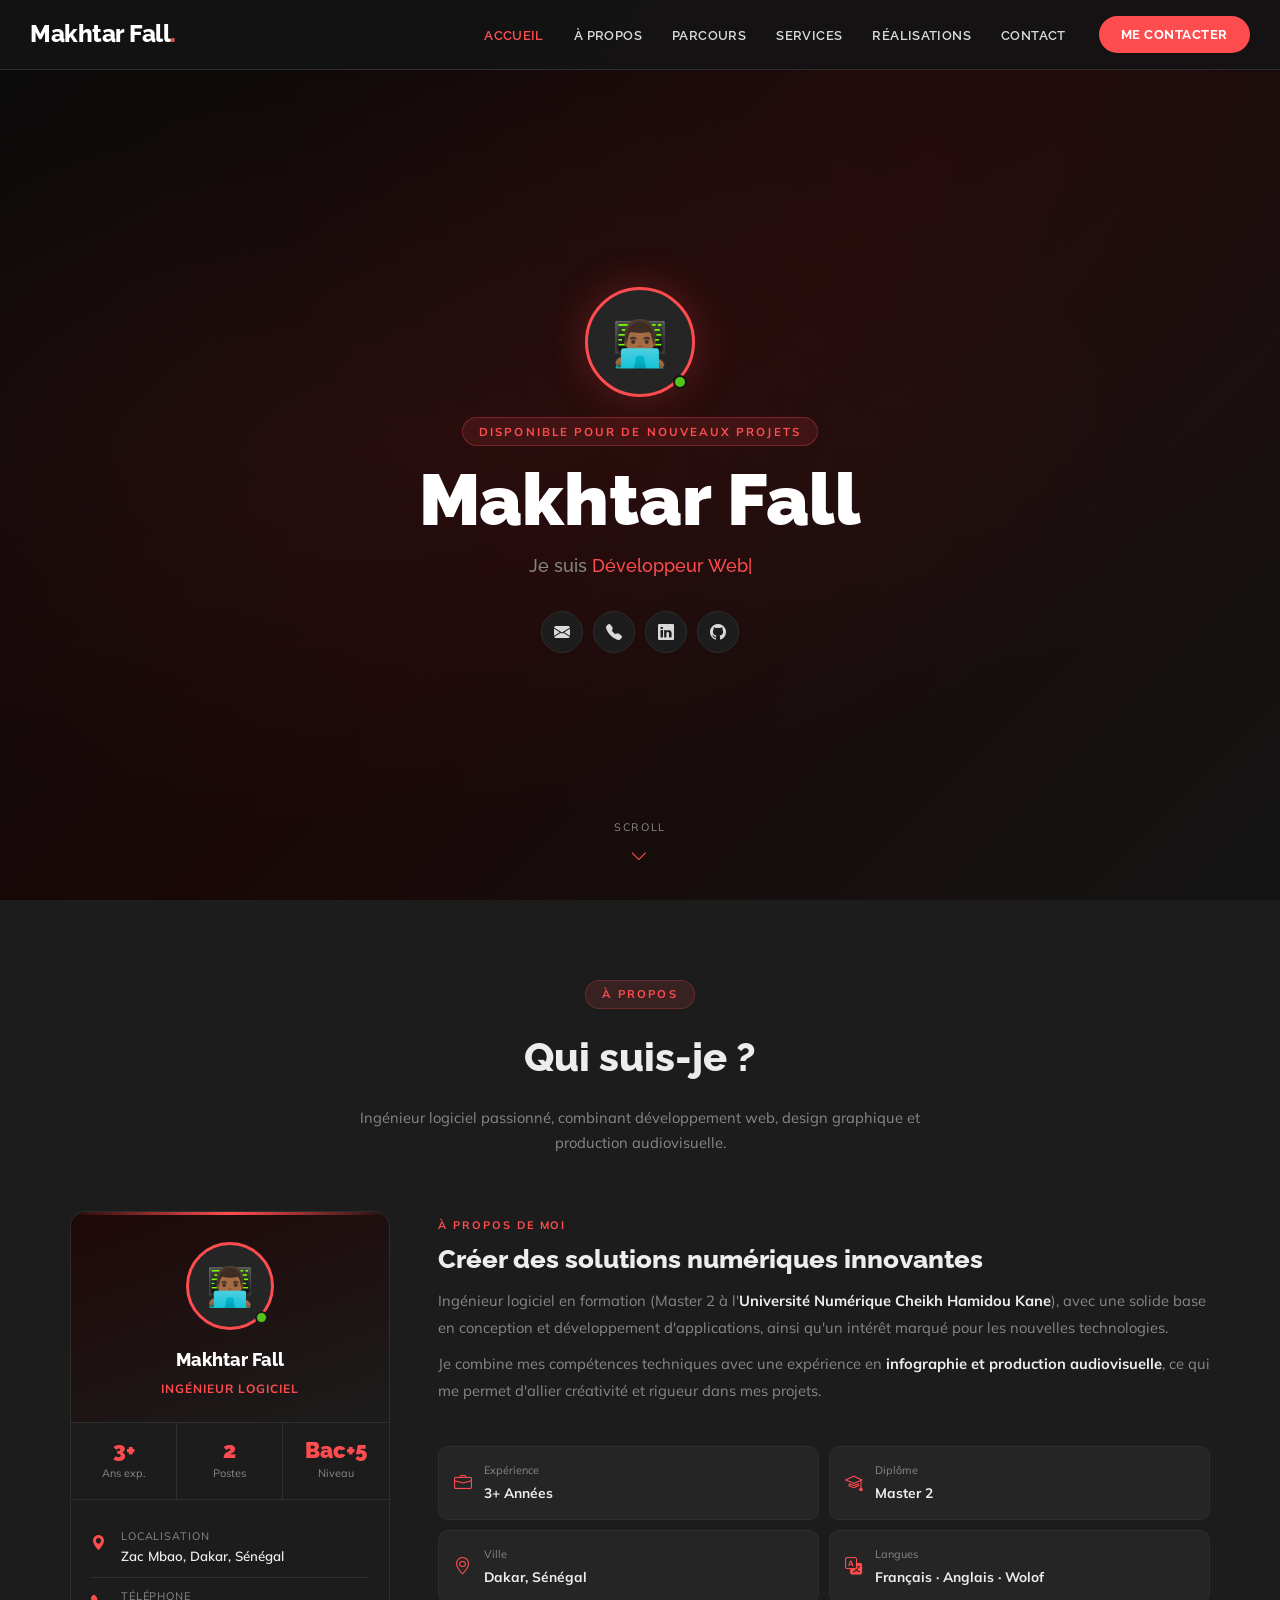
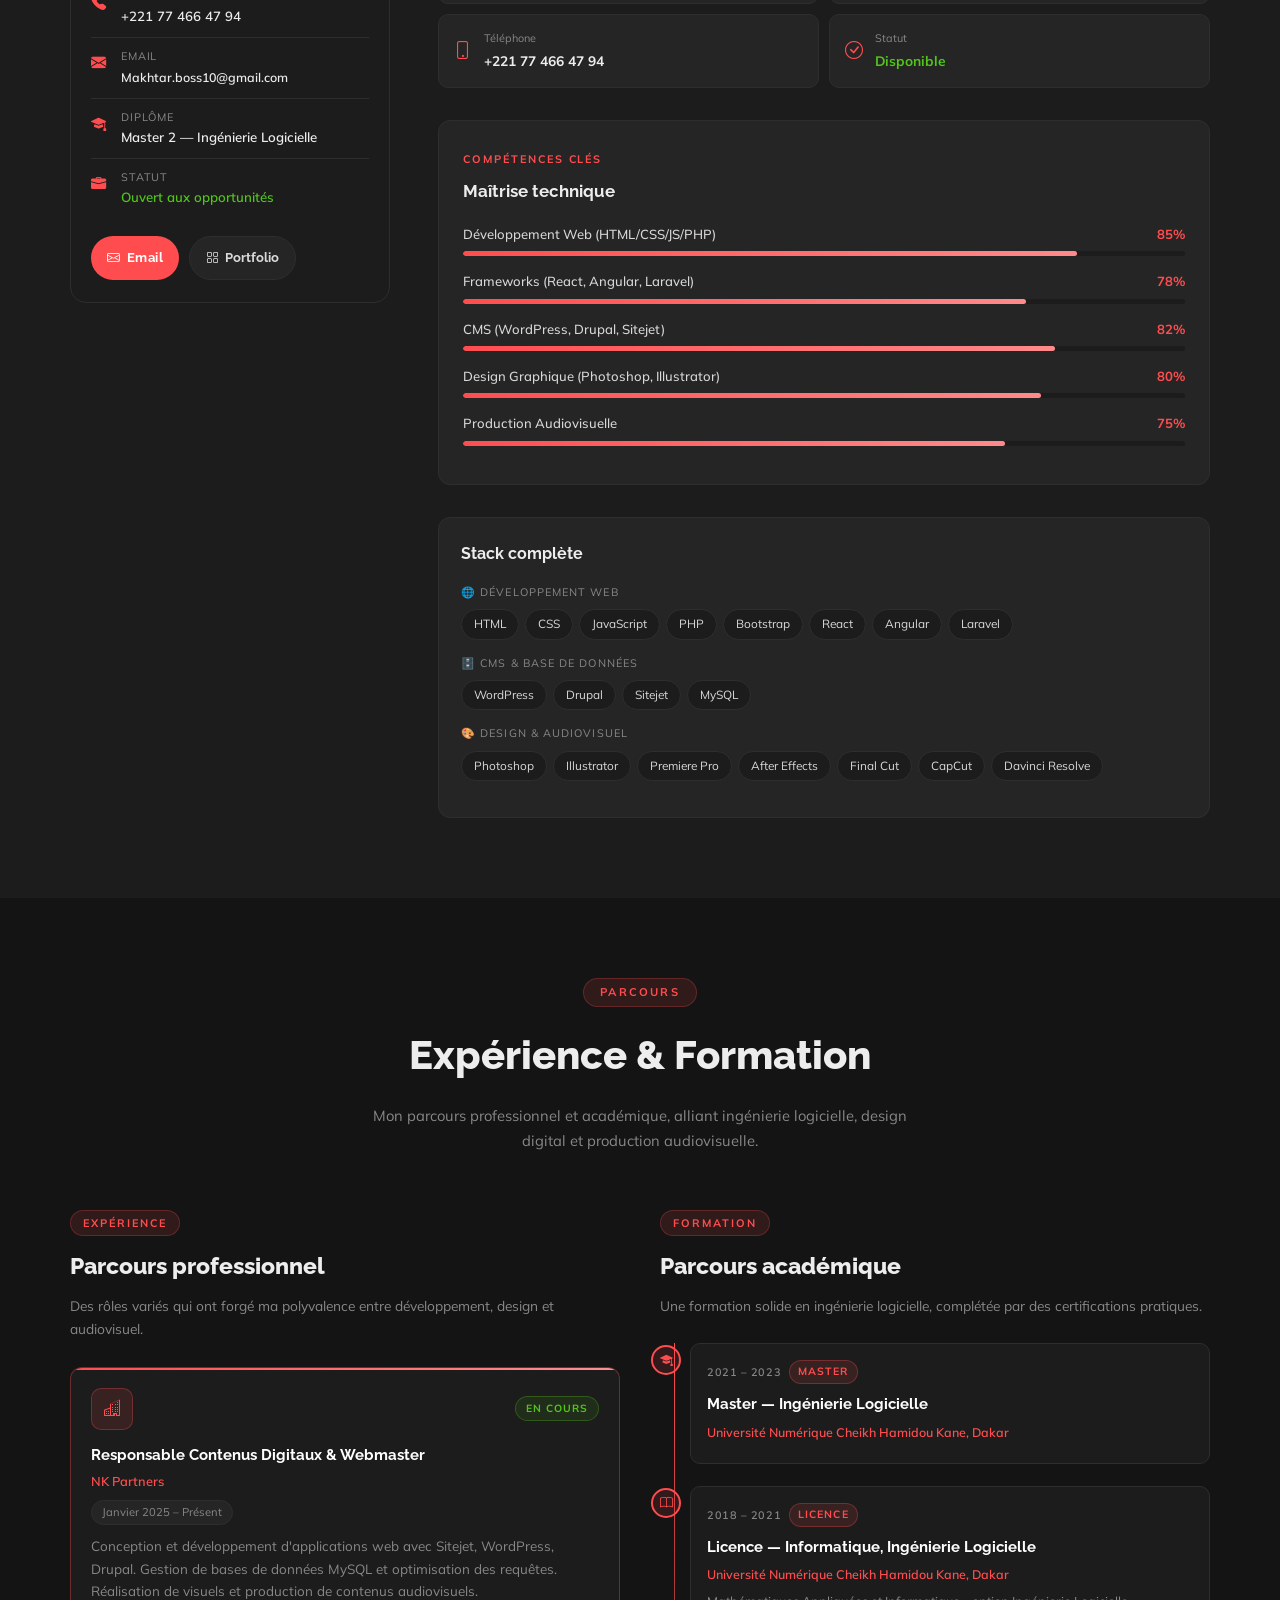
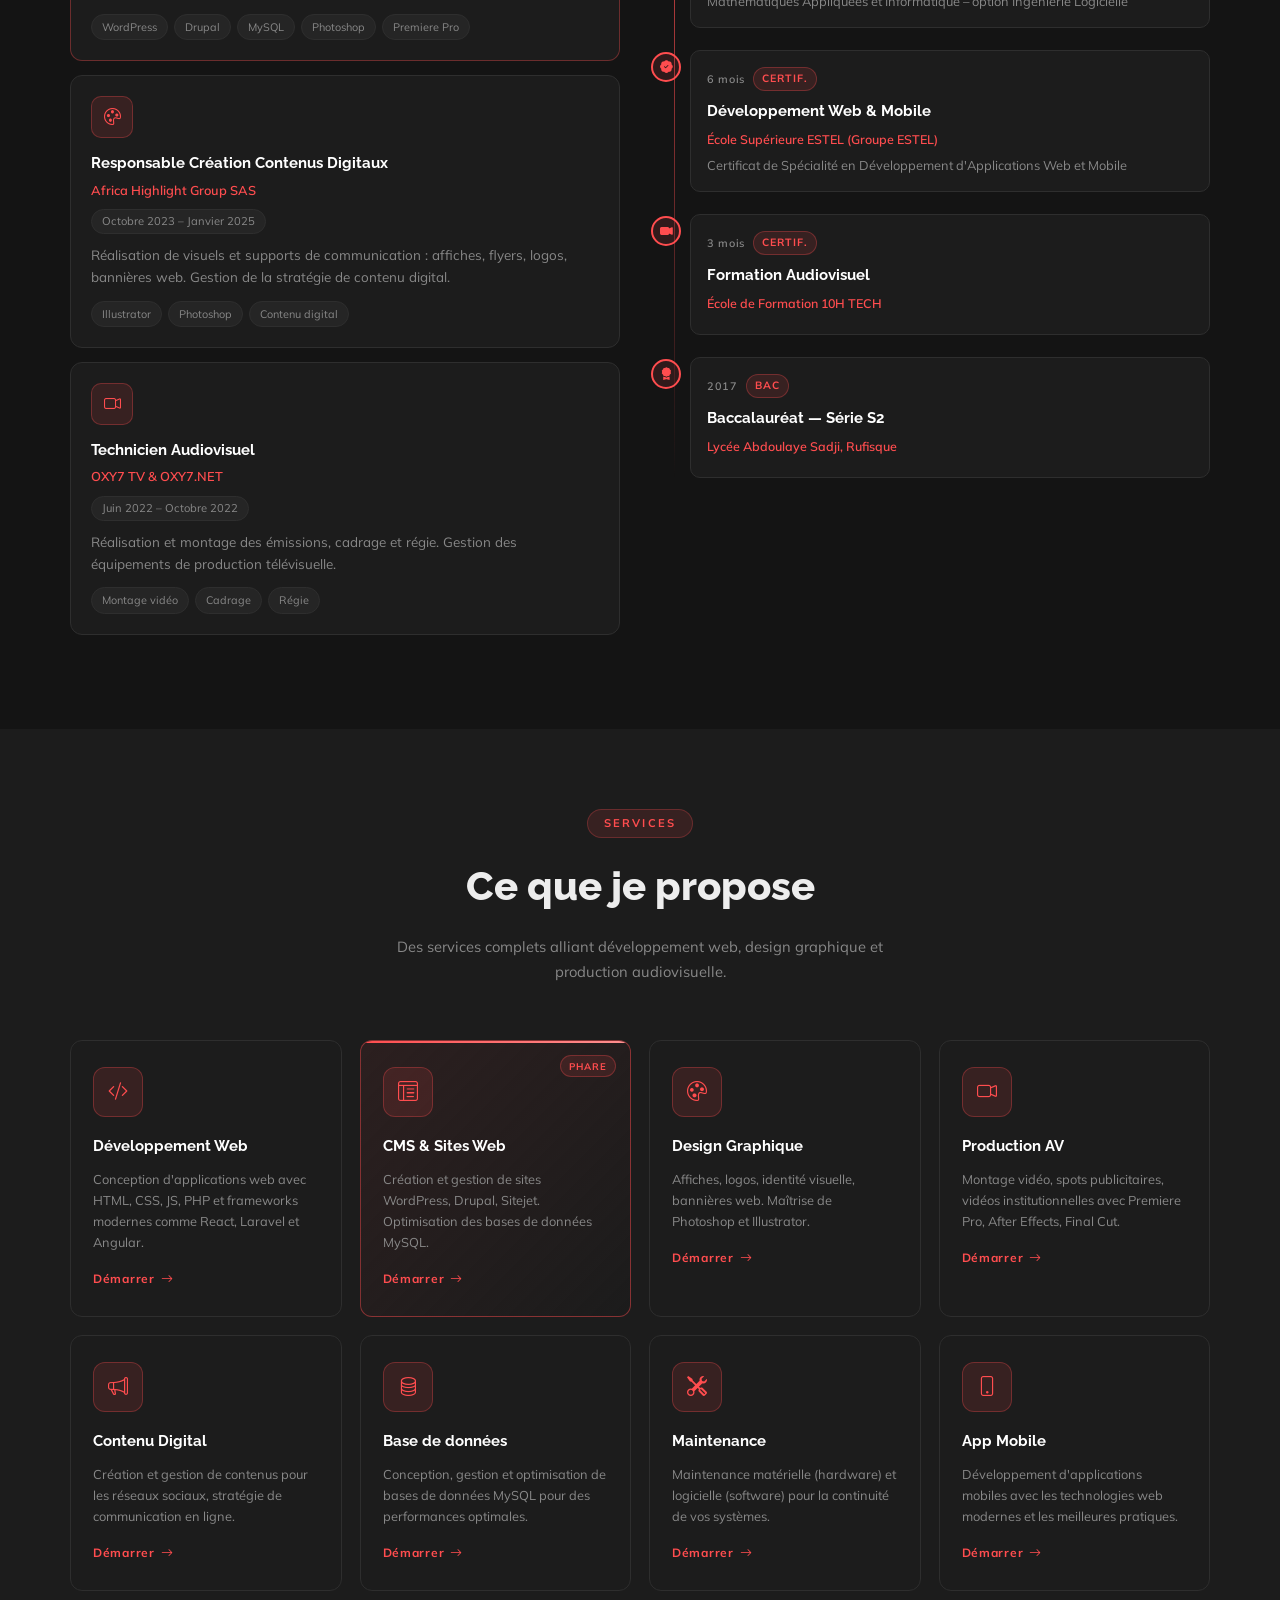
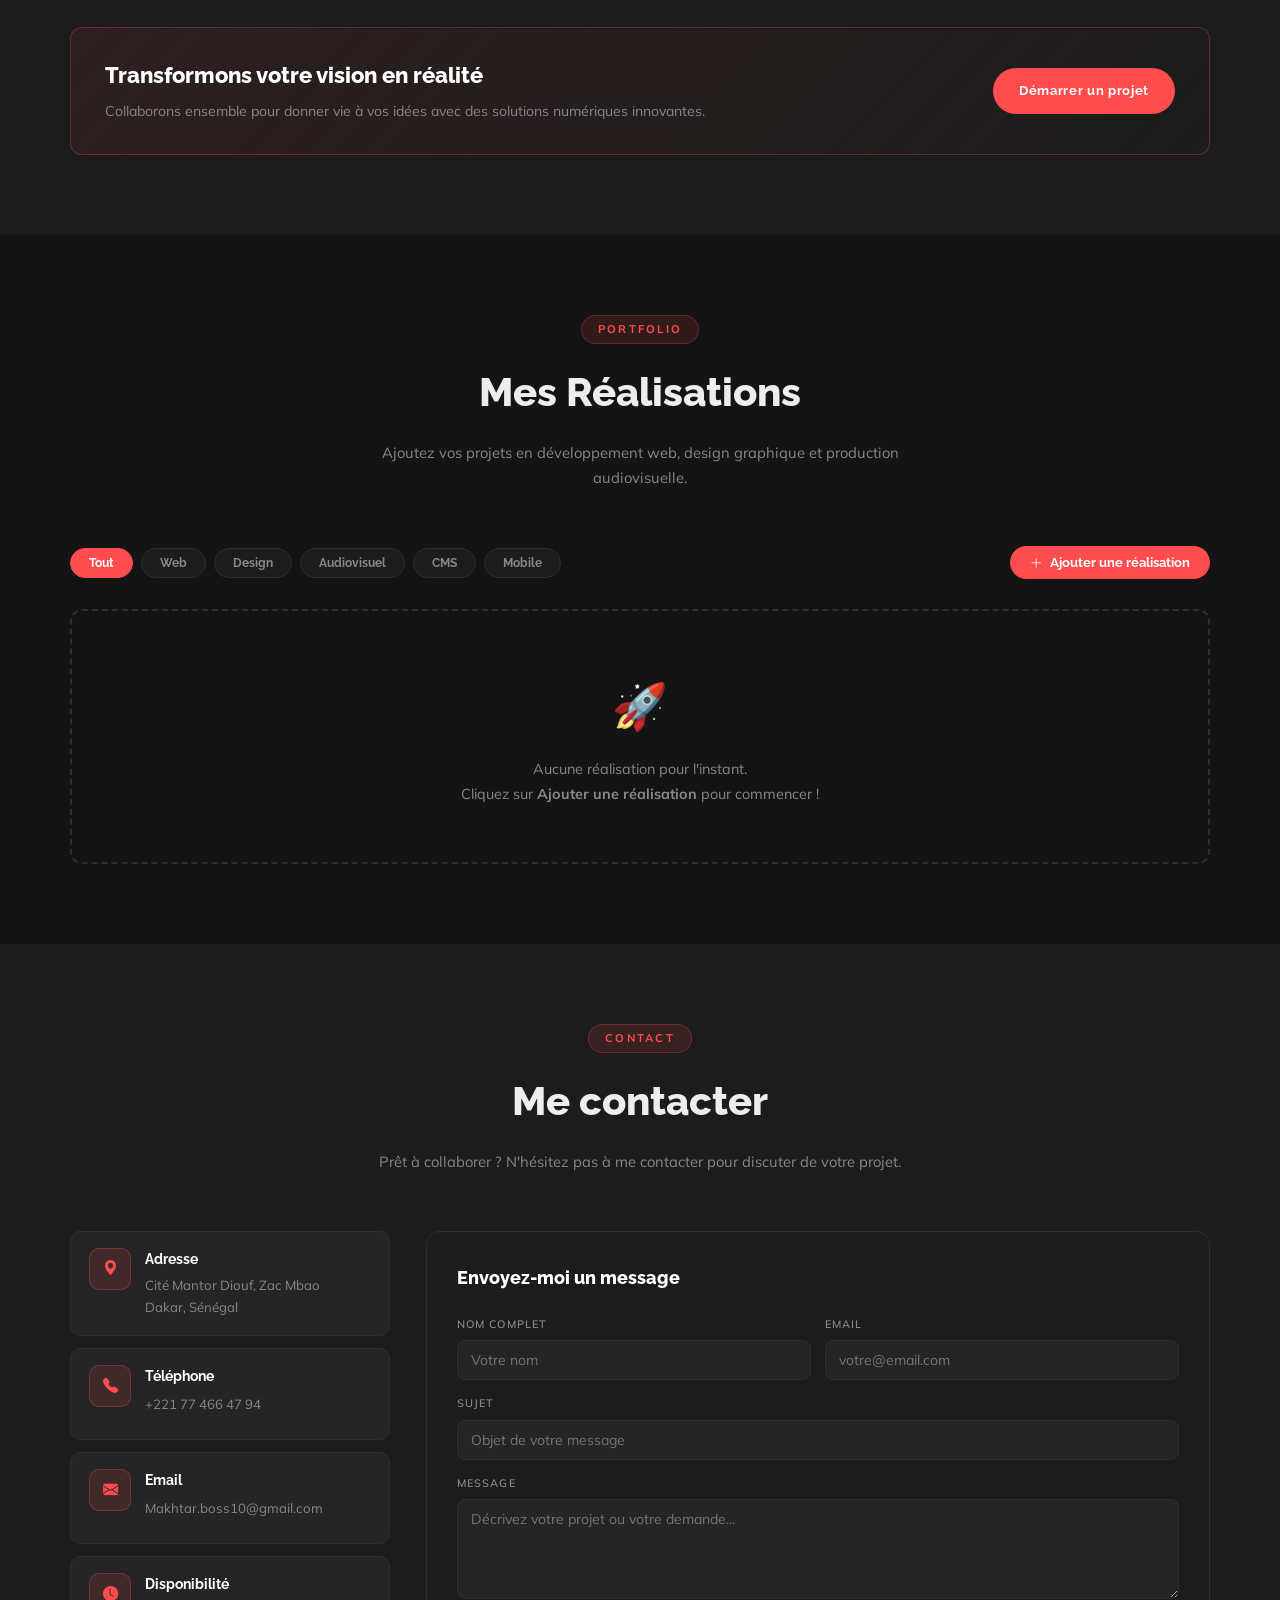
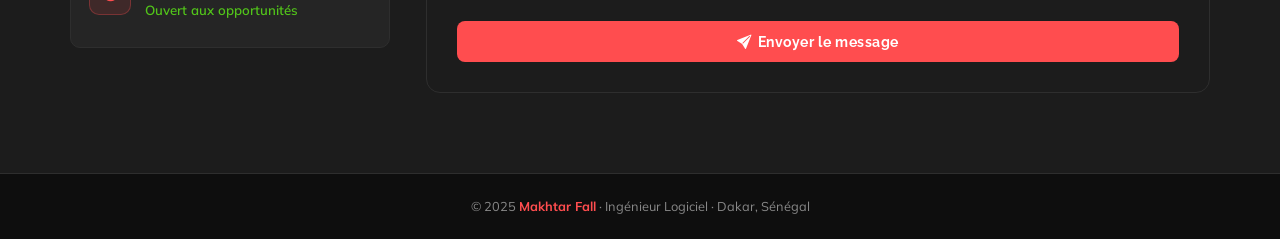
==== commit 684008d8: "update" ====
--- a/index.html
+++ b/index.html
@@ -1,337 +1,460 @@
 <!DOCTYPE html>
 <html lang="fr">
-
 <head>
-  <meta charset="UTF-8">
+  <meta charset="utf-8">
   <meta name="viewport" content="width=device-width, initial-scale=1.0">
-  <title>Makhtar Fall – Portfolio</title>
+  <title>Makhtar Fall — Ingénieur Logiciel</title>
   <link rel="stylesheet" href="style.css">
-  <link href="https://fonts.googleapis.com/css2?family=Playfair+Display:ital,wght@0,400;0,700;0,900;1,400&family=DM+Mono:wght@300;400;500&family=Outfit:wght@300;400;500;600&display=swap" rel="stylesheet">
+  <link href="https://fonts.googleapis.com/css2?family=Raleway:wght@300;400;500;600;700;800;900&family=Mulish:wght@300;400;500;600;700&display=swap" rel="stylesheet">
+  <link href="https://cdn.jsdelivr.net/npm/bootstrap-icons@1.11.3/font/bootstrap-icons.css" rel="stylesheet">
 </head>
-
 <body>
 
-  <nav>
-    <div class="nav-container">
-      <div class="nav-logo">MF.</div>
-      <div class="nav-links">
-        <a href="#about">Profil</a>
-        <a href="#skills">Skills</a>
-        <a href="#experience">Expérience</a>
-        <a href="#realisations">Réalisations</a>
-        <a href="#contact">Contact</a>
-      </div>
-    </div>
-  </nav>
-
-  <section class="hero" id="top">
-    <div class="hero-glow"></div>
-    <div class="hero-glow2"></div>
-    <div class="container">
-      <div class="hero-content">
-        <div class="hero-tag">Disponible pour de nouveaux projets</div>
-        <h1>Makhtar<br><em>Fall</em></h1>
-        <p class="hero-sub">Ingénieur logiciel passionné par le développement web, l'architecture cloud et l'innovation numérique.</p>
-        <div class="hero-actions">
-          <a href="#realisations" class="btn-primary">Voir mes réalisations</a>
-          <a href="#contact" class="btn-secondary">Me contacter</a>
-        </div>
-      </div>
-    </div>
-  </section>
-
-  <main>
-    <section id="about">
-      <div class="container">
-        <div class="section-header">
-          <span class="section-num">01.</span>
-          <h2>À propos de moi</h2>
-        </div>
-        <div class="about-grid">
-          <div class="about-text">
-            <p>Passionné par la résolution de problèmes complexes et la création d'expériences numériques de haute qualité, j'accompagne les entreprises dans la conception et le déploiement d'applications web robustes et évolutives.</p>
-            <p>Mon approche combine rigueur technique, sensibilité design et quête constante de performance.</p>
+<!-- HEADER -->
+<header id="header">
+  <div class="header-inner">
+    <a href="#hero" class="sitename">Makhtar Fall<span>.</span></a>
+    <nav id="mainNav">
+      <ul>
+        <li><a href="#hero" class="active">Accueil</a></li>
+        <li><a href="#about">À propos</a></li>
+        <li><a href="#resume">Parcours</a></li>
+        <li><a href="#services">Services</a></li>
+        <li><a href="#portfolio">Réalisations</a></li>
+        <li><a href="#contact">Contact</a></li>
+      </ul>
+    </nav>
+    <button class="mobile-toggle" id="mobileToggle"><i class="bi bi-list"></i></button>
+    <a href="#contact" class="btn-started">Me contacter</a>
+  </div>
+</header>
+
+<!-- HERO -->
+<section id="hero">
+  <div class="hero-bg"></div>
+  <div class="hero-glow"></div>
+  <div class="hero-content">
+    <div class="hero-avatar">👨🏾‍💻<div class="sdot"></div></div>
+    <div class="hero-tag">Disponible pour de nouveaux projets</div>
+    <h2>Makhtar Fall</h2>
+    <div class="hero-typed">Je suis <span class="typed-text" id="typedText"></span><span class="typed-cursor">|</span></div>
+    <div class="hero-social">
+      <a href="mailto:Makhtar.boss10@gmail.com" title="Email"><i class="bi bi-envelope-fill"></i></a>
+      <a href="tel:+221774664794" title="Téléphone"><i class="bi bi-telephone-fill"></i></a>
+      <a href="#" title="LinkedIn"><i class="bi bi-linkedin"></i></a>
+      <a href="#" title="GitHub"><i class="bi bi-github"></i></a>
+    </div>
+  </div>
+  <div class="scroll-hint"><span>Scroll</span><i class="bi bi-chevron-down"></i></div>
+</section>
+
+<!-- ABOUT -->
+<section id="about" class="section-alt">
+  <div class="container">
+    <div class="section-title">
+      <span class="subtitle">À propos</span>
+      <h2>Qui suis-je ?</h2>
+      <p>Ingénieur logiciel passionné, combinant développement web, design graphique et production audiovisuelle.</p>
+    </div>
+    <div class="about-grid">
+      <!-- Profile Card -->
+      <div class="profile-card">
+        <div class="profile-header">
+          <div class="profile-avatar-ph">👨🏾‍💻<div class="ps"></div></div>
+          <h3>Makhtar Fall</h3>
+          <div class="profile-role">Ingénieur Logiciel</div>
+        </div>
+        <div class="profile-stats">
+          <div class="stat-item"><h4>3+</h4><p>Ans exp.</p></div>
+          <div class="stat-item"><h4>2</h4><p>Postes</p></div>
+          <div class="stat-item"><h4>Bac+5</h4><p>Niveau</p></div>
+        </div>
+        <div class="profile-info">
+          <div class="info-row"><i class="bi bi-geo-alt-fill"></i><div><span class="lbl">Localisation</span><span class="val">Zac Mbao, Dakar, Sénégal</span></div></div>
+          <div class="info-row"><i class="bi bi-telephone-fill"></i><div><span class="lbl">Téléphone</span><span class="val">+221 77 466 47 94</span></div></div>
+          <div class="info-row"><i class="bi bi-envelope-fill"></i><div><span class="lbl">Email</span><span class="val" style="font-size:.78rem">Makhtar.boss10@gmail.com</span></div></div>
+          <div class="info-row"><i class="bi bi-mortarboard-fill"></i><div><span class="lbl">Diplôme</span><span class="val">Master 2 — Ingénierie Logicielle</span></div></div>
+          <div class="info-row"><i class="bi bi-briefcase-fill"></i><div><span class="lbl">Statut</span><span class="val" style="color:var(--green)">Ouvert aux opportunités</span></div></div>
+        </div>
+        <div class="profile-actions">
+          <a href="mailto:Makhtar.boss10@gmail.com" class="btn-prim"><i class="bi bi-envelope"></i> Email</a>
+          <a href="#portfolio" class="btn-sec"><i class="bi bi-grid"></i> Portfolio</a>
+        </div>
+      </div>
+      <!-- Right -->
+      <div class="content-wrapper">
+        <div class="bio-section">
+          <span class="section-tag">À propos de moi</span>
+          <h2>Créer des solutions numériques innovantes</h2>
+          <p>Ingénieur logiciel en formation (Master 2 à l'<strong style="color:var(--heading)">Université Numérique Cheikh Hamidou Kane</strong>), avec une solide base en conception et développement d'applications, ainsi qu'un intérêt marqué pour les nouvelles technologies.</p>
+          <p>Je combine mes compétences techniques avec une expérience en <strong style="color:var(--heading)">infographie et production audiovisuelle</strong>, ce qui me permet d'allier créativité et rigueur dans mes projets.</p>
+        </div>
+        <div class="details-grid">
+          <div class="detail-item"><i class="bi bi-briefcase"></i><div><span>Expérience</span><strong>3+ Années</strong></div></div>
+          <div class="detail-item"><i class="bi bi-mortarboard"></i><div><span>Diplôme</span><strong>Master 2</strong></div></div>
+          <div class="detail-item"><i class="bi bi-geo-alt"></i><div><span>Ville</span><strong>Dakar, Sénégal</strong></div></div>
+          <div class="detail-item"><i class="bi bi-translate"></i><div><span>Langues</span><strong>Français · Anglais · Wolof</strong></div></div>
+          <div class="detail-item"><i class="bi bi-phone"></i><div><span>Téléphone</span><strong>+221 77 466 47 94</strong></div></div>
+          <div class="detail-item"><i class="bi bi-check-circle"></i><div><span>Statut</span><strong style="color:var(--green)">Disponible</strong></div></div>
+        </div>
+        <div class="skills-showcase">
+          <span class="section-tag">Compétences clés</span>
+          <h3>Maîtrise technique</h3>
+          <div class="skill-item"><div class="skill-info"><span class="skill-name">Développement Web (HTML/CSS/JS/PHP)</span><span class="skill-percent">85%</span></div><div class="progress"><div class="progress-bar" data-width="85"></div></div></div>
+          <div class="skill-item"><div class="skill-info"><span class="skill-name">Frameworks (React, Angular, Laravel)</span><span class="skill-percent">78%</span></div><div class="progress"><div class="progress-bar" data-width="78"></div></div></div>
+          <div class="skill-item"><div class="skill-info"><span class="skill-name">CMS (WordPress, Drupal, Sitejet)</span><span class="skill-percent">82%</span></div><div class="progress"><div class="progress-bar" data-width="82"></div></div></div>
+          <div class="skill-item"><div class="skill-info"><span class="skill-name">Design Graphique (Photoshop, Illustrator)</span><span class="skill-percent">80%</span></div><div class="progress"><div class="progress-bar" data-width="80"></div></div></div>
+          <div class="skill-item"><div class="skill-info"><span class="skill-name">Production Audiovisuelle</span><span class="skill-percent">75%</span></div><div class="progress"><div class="progress-bar" data-width="75"></div></div></div>
+        </div>
+        <div class="skills-tags-section">
+          <h3>Stack complète</h3>
+          <div class="tags-group"><div class="tags-group-label">🌐 Développement Web</div><div class="tags-wrap"><span class="stag">HTML</span><span class="stag">CSS</span><span class="stag">JavaScript</span><span class="stag">PHP</span><span class="stag">Bootstrap</span><span class="stag">React</span><span class="stag">Angular</span><span class="stag">Laravel</span></div></div>
+          <div class="tags-group"><div class="tags-group-label">🗄️ CMS & Base de données</div><div class="tags-wrap"><span class="stag">WordPress</span><span class="stag">Drupal</span><span class="stag">Sitejet</span><span class="stag">MySQL</span></div></div>
+          <div class="tags-group"><div class="tags-group-label">🎨 Design & Audiovisuel</div><div class="tags-wrap"><span class="stag">Photoshop</span><span class="stag">Illustrator</span><span class="stag">Premiere Pro</span><span class="stag">After Effects</span><span class="stag">Final Cut</span><span class="stag">CapCut</span><span class="stag">Davinci Resolve</span></div></div>
+        </div>
+      </div>
+    </div>
+  </div>
+</section>
+
+<!-- RESUME -->
+<section id="resume">
+  <div class="container">
+    <div class="section-title">
+      <span class="subtitle">Parcours</span>
+      <h2>Expérience & Formation</h2>
+      <p>Mon parcours professionnel et académique, alliant ingénierie logicielle, design digital et production audiovisuelle.</p>
+    </div>
+    <div class="resume-grid">
+      <div>
+        <div class="section-header"><span class="section-badge">Expérience</span><h2>Parcours professionnel</h2><p>Des rôles variés qui ont forgé ma polyvalence entre développement, design et audiovisuel.</p></div>
+        <div class="exp-card featured">
+          <div class="card-header"><div class="company-logo"><i class="bi bi-buildings"></i></div><div class="period-badge">En cours</div></div>
+          <h3>Responsable Contenus Digitaux & Webmaster</h3>
+          <span class="company-name">NK Partners</span>
+          <span class="duration">Janvier 2025 – Présent</span>
+          <p class="description">Conception et développement d'applications web avec Sitejet, WordPress, Drupal. Gestion de bases de données MySQL et optimisation des requêtes. Réalisation de visuels et production de contenus audiovisuels.</p>
+          <div class="skills-tags"><span class="skill-tag">WordPress</span><span class="skill-tag">Drupal</span><span class="skill-tag">MySQL</span><span class="skill-tag">Photoshop</span><span class="skill-tag">Premiere Pro</span></div>
+        </div>
+        <div class="exp-card">
+          <div class="card-header"><div class="company-logo"><i class="bi bi-palette"></i></div></div>
+          <h3>Responsable Création Contenus Digitaux</h3>
+          <span class="company-name">Africa Highlight Group SAS</span>
+          <span class="duration">Octobre 2023 – Janvier 2025</span>
+          <p class="description">Réalisation de visuels et supports de communication : affiches, flyers, logos, bannières web. Gestion de la stratégie de contenu digital.</p>
+          <div class="skills-tags"><span class="skill-tag">Illustrator</span><span class="skill-tag">Photoshop</span><span class="skill-tag">Contenu digital</span></div>
+        </div>
+        <div class="exp-card">
+          <div class="card-header"><div class="company-logo"><i class="bi bi-camera-video"></i></div></div>
+          <h3>Technicien Audiovisuel</h3>
+          <span class="company-name">OXY7 TV & OXY7.NET</span>
+          <span class="duration">Juin 2022 – Octobre 2022</span>
+          <p class="description">Réalisation et montage des émissions, cadrage et régie. Gestion des équipements de production télévisuelle.</p>
+          <div class="skills-tags"><span class="skill-tag">Montage vidéo</span><span class="skill-tag">Cadrage</span><span class="skill-tag">Régie</span></div>
+        </div>
+      </div>
+      <div>
+        <div class="section-header"><span class="section-badge">Formation</span><h2>Parcours académique</h2><p>Une formation solide en ingénierie logicielle, complétée par des certifications pratiques.</p></div>
+        <div class="education-timeline">
+          <div class="timeline-track">
+            <div class="timeline-item">
+              <div class="timeline-marker"><i class="bi bi-mortarboard-fill"></i></div>
+              <div class="timeline-content">
+                <div class="education-meta"><span class="year-range">2021 – 2023</span><span class="degree-level">Master</span></div>
+                <h4>Master — Ingénierie Logicielle</h4>
+                <span class="institution">Université Numérique Cheikh Hamidou Kane, Dakar</span>
+              </div>
+            </div>
+            <div class="timeline-item">
+              <div class="timeline-marker"><i class="bi bi-book"></i></div>
+              <div class="timeline-content">
+                <div class="education-meta"><span class="year-range">2018 – 2021</span><span class="degree-level">Licence</span></div>
+                <h4>Licence — Informatique, Ingénierie Logicielle</h4>
+                <span class="institution">Université Numérique Cheikh Hamidou Kane, Dakar</span>
+                <p class="description" style="margin-top:5px">Mathématiques Appliquées et Informatique – option Ingénierie Logicielle</p>
+              </div>
+            </div>
+            <div class="timeline-item">
+              <div class="timeline-marker"><i class="bi bi-patch-check-fill"></i></div>
+              <div class="timeline-content">
+                <div class="education-meta"><span class="year-range">6 mois</span><span class="degree-level">Certif.</span></div>
+                <h4>Développement Web & Mobile</h4>
+                <span class="institution">École Supérieure ESTEL (Groupe ESTEL)</span>
+                <p class="description" style="margin-top:5px">Certificat de Spécialité en Développement d'Applications Web et Mobile</p>
+              </div>
+            </div>
+            <div class="timeline-item">
+              <div class="timeline-marker"><i class="bi bi-camera-video-fill"></i></div>
+              <div class="timeline-content">
+                <div class="education-meta"><span class="year-range">3 mois</span><span class="degree-level">Certif.</span></div>
+                <h4>Formation Audiovisuel</h4>
+                <span class="institution">École de Formation 10H TECH</span>
+              </div>
+            </div>
+            <div class="timeline-item">
+              <div class="timeline-marker"><i class="bi bi-award-fill"></i></div>
+              <div class="timeline-content">
+                <div class="education-meta"><span class="year-range">2017</span><span class="degree-level">Bac</span></div>
+                <h4>Baccalauréat — Série S2</h4>
+                <span class="institution">Lycée Abdoulaye Sadji, Rufisque</span>
+              </div>
+            </div>
           </div>
-          <div class="about-stats">
-            <div class="stat-card">
-              <span class="stat-num">5+</span>
-              <span class="stat-label">Années d'expérience</span>
-            </div>
-            <div class="stat-card">
-              <span class="stat-num">20+</span>
-              <span class="stat-label">Projets terminés</span>
-            </div>
+        </div>
+      </div>
+    </div>
+  </div>
+</section>
+
+<!-- SERVICES -->
+<section id="services" class="section-alt">
+  <div class="container">
+    <div class="section-title">
+      <span class="subtitle">Services</span>
+      <h2>Ce que je propose</h2>
+      <p>Des services complets alliant développement web, design graphique et production audiovisuelle.</p>
+    </div>
+    <div class="services-grid">
+      <div class="service-item"><div class="icon-wrapper"><i class="bi bi-code-slash"></i></div><h4>Développement Web</h4><p>Conception d'applications web avec HTML, CSS, JS, PHP et frameworks modernes comme React, Laravel et Angular.</p><a href="#contact" class="read-more"><span>Démarrer</span><i class="bi bi-arrow-right"></i></a></div>
+      <div class="service-item featured"><div class="featured-tag">Phare</div><div class="icon-wrapper"><i class="bi bi-layout-text-window-reverse"></i></div><h4>CMS & Sites Web</h4><p>Création et gestion de sites WordPress, Drupal, Sitejet. Optimisation des bases de données MySQL.</p><a href="#contact" class="read-more"><span>Démarrer</span><i class="bi bi-arrow-right"></i></a></div>
+      <div class="service-item"><div class="icon-wrapper"><i class="bi bi-palette"></i></div><h4>Design Graphique</h4><p>Affiches, logos, identité visuelle, bannières web. Maîtrise de Photoshop et Illustrator.</p><a href="#contact" class="read-more"><span>Démarrer</span><i class="bi bi-arrow-right"></i></a></div>
+      <div class="service-item"><div class="icon-wrapper"><i class="bi bi-camera-video"></i></div><h4>Production AV</h4><p>Montage vidéo, spots publicitaires, vidéos institutionnelles avec Premiere Pro, After Effects, Final Cut.</p><a href="#contact" class="read-more"><span>Démarrer</span><i class="bi bi-arrow-right"></i></a></div>
+      <div class="service-item"><div class="icon-wrapper"><i class="bi bi-megaphone"></i></div><h4>Contenu Digital</h4><p>Création et gestion de contenus pour les réseaux sociaux, stratégie de communication en ligne.</p><a href="#contact" class="read-more"><span>Démarrer</span><i class="bi bi-arrow-right"></i></a></div>
+      <div class="service-item"><div class="icon-wrapper"><i class="bi bi-database"></i></div><h4>Base de données</h4><p>Conception, gestion et optimisation de bases de données MySQL pour des performances optimales.</p><a href="#contact" class="read-more"><span>Démarrer</span><i class="bi bi-arrow-right"></i></a></div>
+      <div class="service-item"><div class="icon-wrapper"><i class="bi bi-tools"></i></div><h4>Maintenance</h4><p>Maintenance matérielle (hardware) et logicielle (software) pour la continuité de vos systèmes.</p><a href="#contact" class="read-more"><span>Démarrer</span><i class="bi bi-arrow-right"></i></a></div>
+      <div class="service-item"><div class="icon-wrapper"><i class="bi bi-phone"></i></div><h4>App Mobile</h4><p>Développement d'applications mobiles avec les technologies web modernes et les meilleures pratiques.</p><a href="#contact" class="read-more"><span>Démarrer</span><i class="bi bi-arrow-right"></i></a></div>
+    </div>
+    <div class="cta-box"><div><h3>Transformons votre vision en réalité</h3><p>Collaborons ensemble pour donner vie à vos idées avec des solutions numériques innovantes.</p></div><a href="#contact" class="cta-btn">Démarrer un projet</a></div>
+  </div>
+</section>
+
+<!-- PORTFOLIO -->
+<section id="portfolio">
+  <div class="container">
+    <div class="section-title">
+      <span class="subtitle">Portfolio</span>
+      <h2>Mes Réalisations</h2>
+      <p>Ajoutez vos projets en développement web, design graphique et production audiovisuelle.</p>
+    </div>
+    <div class="portfolio-header-row">
+      <div class="portfolio-filters" id="filterBtns">
+        <button class="filter-btn active" data-filter="all">Tout</button>
+        <button class="filter-btn" data-filter="web">Web</button>
+        <button class="filter-btn" data-filter="design">Design</button>
+        <button class="filter-btn" data-filter="audiovisuel">Audiovisuel</button>
+        <button class="filter-btn" data-filter="cms">CMS</button>
+        <button class="filter-btn" data-filter="mobile">Mobile</button>
+      </div>
+      <button class="add-project-btn" onclick="openModal()"><i class="bi bi-plus-lg"></i> Ajouter une réalisation</button>
+    </div>
+    <div class="portfolio-grid" id="portfolioGrid">
+      <div class="empty-portfolio" id="emptyState">
+        <div class="empty-icon">🚀</div>
+        <p>Aucune réalisation pour l'instant.<br>Cliquez sur <strong>Ajouter une réalisation</strong> pour commencer !</p>
+      </div>
+    </div>
+    <div class="portfolio-bottom" id="portfolioBottom" style="display:none">
+      <div><h3>Ce travail vous intéresse ?</h3><p>Collaborons ensemble sur votre prochain projet digital.</p></div>
+      <a href="#contact" class="cta-btn">Travaillons ensemble</a>
+    </div>
+  </div>
+</section>
+
+<!-- CONTACT -->
+<section id="contact" class="section-alt">
+  <div class="container">
+    <div class="section-title">
+      <span class="subtitle">Contact</span>
+      <h2>Me contacter</h2>
+      <p>Prêt à collaborer ? N'hésitez pas à me contacter pour discuter de votre projet.</p>
+    </div>
+    <div class="contact-layout">
+      <div>
+        <div class="info-item"><div class="icon-wrapper"><i class="bi bi-geo-alt-fill"></i></div><div><h3>Adresse</h3><p>Cité Mantor Diouf, Zac Mbao<br>Dakar, Sénégal</p></div></div>
+        <div class="info-item"><div class="icon-wrapper"><i class="bi bi-telephone-fill"></i></div><div><h3>Téléphone</h3><a href="tel:+221774664794">+221 77 466 47 94</a></div></div>
+        <div class="info-item"><div class="icon-wrapper"><i class="bi bi-envelope-fill"></i></div><div><h3>Email</h3><a href="mailto:Makhtar.boss10@gmail.com">Makhtar.boss10@gmail.com</a></div></div>
+        <div class="info-item"><div class="icon-wrapper"><i class="bi bi-clock-fill"></i></div><div><h3>Disponibilité</h3><p style="color:var(--green);font-weight:600">Ouvert aux opportunités</p></div></div>
+      </div>
+      <div class="contact-form-wrap">
+        <h3>Envoyez-moi un message</h3>
+        <div class="form-row-2">
+          <div class="form-group"><label>Nom complet</label><input type="text" placeholder="Votre nom"></div>
+          <div class="form-group"><label>Email</label><input type="email" placeholder="votre@email.com"></div>
+        </div>
+        <div class="form-group"><label>Sujet</label><input type="text" placeholder="Objet de votre message"></div>
+        <div class="form-group"><label>Message</label><textarea placeholder="Décrivez votre projet ou votre demande..."></textarea></div>
+        <button class="btn-prim" style="width:100%;padding:12px;font-size:.9rem;border-radius:8px" onclick="showToast('✅ Message envoyé ! Je vous répondrai rapidement.')"><i class="bi bi-send-fill"></i> Envoyer le message</button>
+      </div>
+    </div>
+  </div>
+</section>
+
+<footer><p>© 2025 <span>Makhtar Fall</span> · Ingénieur Logiciel · Dakar, Sénégal</p></footer>
+
+<!-- MODAL -->
+<div class="modal-overlay" id="modalOverlay">
+  <div class="modal">
+    <button class="modal-close-btn" onclick="closeModal()"><i class="bi bi-x"></i></button>
+    <h3>Nouvelle réalisation</h3>
+    <p class="modal-sub">Ajoutez un projet à votre portfolio</p>
+    <div class="form-group"><label>Titre du projet *</label><input type="text" id="pTitle" placeholder="Ex : Site e-commerce, Logo entreprise..."></div>
+    <div class="form-group"><label>Catégorie</label>
+      <select id="pCat">
+        <option value="web">🌐 Développement Web</option>
+        <option value="design">🎨 Design Graphique</option>
+        <option value="audiovisuel">🎬 Audiovisuel</option>
+        <option value="cms">🗄️ CMS / WordPress</option>
+        <option value="mobile">📱 Application Mobile</option>
+      </select>
+    </div>
+    <div class="form-group"><label>Description *</label><textarea id="pDesc" placeholder="Décrivez brièvement ce projet, les défis et les résultats..."></textarea></div>
+    <div class="form-row-2">
+      <div class="form-group"><label>Technologies</label><input type="text" id="pTech" placeholder="React, MySQL, Photoshop..."></div>
+      <div class="form-group"><label>Année</label><input type="text" id="pYear" placeholder="2024"></div>
+    </div>
+    <div class="form-group"><label>Lien (optionnel)</label><input type="url" id="pLink" placeholder="https://..."></div>
+    <div class="form-group">
+      <label>Icône</label>
+      <div class="emoji-row" id="emojiRow">
+        <div class="emoji-opt sel" data-e="💻" onclick="pickEmoji(this)">💻</div>
+        <div class="emoji-opt" data-e="🌐" onclick="pickEmoji(this)">🌐</div>
+        <div class="emoji-opt" data-e="🎨" onclick="pickEmoji(this)">🎨</div>
+        <div class="emoji-opt" data-e="📱" onclick="pickEmoji(this)">📱</div>
+        <div class="emoji-opt" data-e="🎬" onclick="pickEmoji(this)">🎬</div>
+        <div class="emoji-opt" data-e="🛒" onclick="pickEmoji(this)">🛒</div>
+        <div class="emoji-opt" data-e="📊" onclick="pickEmoji(this)">📊</div>
+        <div class="emoji-opt" data-e="🏢" onclick="pickEmoji(this)">🏢</div>
+        <div class="emoji-opt" data-e="🎵" onclick="pickEmoji(this)">🎵</div>
+        <div class="emoji-opt" data-e="🚀" onclick="pickEmoji(this)">🚀</div>
+        <div class="emoji-opt" data-e="⭐" onclick="pickEmoji(this)">⭐</div>
+        <div class="emoji-opt" data-e="📰" onclick="pickEmoji(this)">📰</div>
+      </div>
+    </div>
+    <div class="modal-footer">
+      <button class="btn-prim" style="flex:1;padding:11px;border-radius:8px" onclick="addProject()"><i class="bi bi-plus-circle"></i> Ajouter au portfolio</button>
+      <button class="btn-sec" style="padding:11px 18px;border-radius:8px" onclick="closeModal()">Annuler</button>
+    </div>
+  </div>
+</div>
+
+<div class="toast" id="toast"></div>
+
+<script>
+  // Typed effect
+  const phrases = ['Développeur Web','Infographiste','Producteur Audiovisuel','Webmaster','Créateur de Contenus'];
+  let pi=0,ci=0,del=false;
+  const tEl=document.getElementById('typedText');
+  function type(){
+    const cur=phrases[pi];
+    if(!del){tEl.textContent=cur.slice(0,++ci);if(ci===cur.length){del=true;setTimeout(type,1800);return;}}
+    else{tEl.textContent=cur.slice(0,--ci);if(ci===0){del=false;pi=(pi+1)%phrases.length;}}
+    setTimeout(type,del?55:90);
+  }
+  type();
+
+  // Nav active
+  const secs=document.querySelectorAll('section[id]');
+  const nls=document.querySelectorAll('nav ul a');
+  window.addEventListener('scroll',()=>{
+    const top=window.scrollY+100;
+    secs.forEach(s=>{if(top>=s.offsetTop&&top<s.offsetTop+s.offsetHeight)nls.forEach(a=>a.classList.toggle('active',a.getAttribute('href')==='#'+s.id));});
+  });
+
+  // Mobile nav
+  document.getElementById('mobileToggle').addEventListener('click',()=>document.getElementById('mainNav').classList.toggle('open'));
+
+  // Skill bars
+  new IntersectionObserver(entries=>{
+    if(entries[0].isIntersecting) document.querySelectorAll('.progress-bar').forEach(b=>b.style.width=b.dataset.width+'%');
+  },{threshold:.3}).observe(document.querySelector('.skills-showcase'));
+
+  // Portfolio
+  let projects=[],currentFilter='all',pickedEmoji='💻';
+
+  function pickEmoji(el){document.querySelectorAll('.emoji-opt').forEach(e=>e.classList.remove('sel'));el.classList.add('sel');pickedEmoji=el.dataset.e;}
+
+  function openModal(){document.getElementById('modalOverlay').classList.add('open');document.body.style.overflow='hidden';}
+  function closeModal(){document.getElementById('modalOverlay').classList.remove('open');document.body.style.overflow='';resetForm();}
+  document.getElementById('modalOverlay').addEventListener('click',e=>{if(e.target===e.currentTarget)closeModal();});
+
+  function resetForm(){
+    ['pTitle','pDesc','pTech','pYear','pLink'].forEach(id=>document.getElementById(id).value='');
+    document.getElementById('pCat').selectedIndex=0;
+    pickedEmoji='💻';
+    document.querySelectorAll('.emoji-opt').forEach(e=>e.classList.remove('sel'));
+    document.querySelector('.emoji-opt[data-e="💻"]').classList.add('sel');
+  }
+
+  function addProject(){
+    const title=document.getElementById('pTitle').value.trim();
+    const desc=document.getElementById('pDesc').value.trim();
+    if(!title||!desc){alert('Veuillez remplir le titre et la description.');return;}
+    const sel=document.getElementById('pCat');
+    projects.push({
+      id:Date.now(),title,desc,
+      cat:sel.value,
+      catLabel:sel.options[sel.selectedIndex].text.replace(/^[^\s]+\s/,''),
+      tech:document.getElementById('pTech').value.split(',').map(t=>t.trim()).filter(Boolean),
+      year:document.getElementById('pYear').value.trim()||new Date().getFullYear(),
+      link:document.getElementById('pLink').value.trim(),
+      emoji:pickedEmoji
+    });
+    renderPortfolio();
+    closeModal();
+    showToast('✅ Projet ajouté au portfolio !');
+  }
+
+  function removeProject(id){projects=projects.filter(p=>p.id!==id);renderPortfolio();}
+
+  function renderPortfolio(){
+    const grid=document.getElementById('portfolioGrid');
+    const empty=document.getElementById('emptyState');
+    const bottom=document.getElementById('portfolioBottom');
+    grid.querySelectorAll('.portfolio-card').forEach(c=>c.remove());
+    const filtered=currentFilter==='all'?projects:projects.filter(p=>p.cat===currentFilter);
+    if(projects.length===0){empty.style.display='';bottom.style.display='none';return;}
+    empty.style.display='none';
+    bottom.style.display=filtered.length>0?'flex':'none';
+    filtered.forEach(p=>{
+      const card=document.createElement('div');
+      card.className='portfolio-card';
+      card.innerHTML=`
+        <div class="portfolio-image-container">
+          <div class="portfolio-thumb">
+            <div class="pthumb-bg" style="background:linear-gradient(135deg,rgba(255,77,79,.2),rgba(255,130,80,.15))"></div>
+            <span style="position:relative;z-index:1">${p.emoji}</span>
           </div>
-        </div>
-      </div>
-    </section>
-
-    <section id="skills">
-      <div class="container">
-        <div class="section-header">
-          <span class="section-num">02.</span>
-          <h2>Compétences</h2>
-        </div>
-        <div class="skills-grid">
-          <div class="skill-card">
-            <div class="skill-icon">🎨</div>
-            <h3>Frontend Development</h3>
-            <p>HTML5, CSS3, Modern JavaScript, React.js, Next.js, responsive design et intégrations pixel-perfect.</p>
+          <div class="portfolio-overlay">
+            <div class="portfolio-info">
+              <span class="project-category">${esc(p.catLabel)}</span>
+              <h4>${esc(p.title)}</h4>
+            </div>
+            <div class="portfolio-actions">
+              ${p.link?`<a href="${esc(p.link)}" target="_blank" class="p-btn" title="Voir le projet"><i class="bi bi-box-arrow-up-right"></i></a>`:''}
+              <button class="p-btn del" title="Supprimer" onclick="removeProject(${p.id})"><i class="bi bi-trash"></i></button>
+            </div>
           </div>
-          <div class="skill-card">
-            <div class="skill-icon">⚙️</div>
-            <h3>Backend & API</h3>
-            <p>Node.js, Express, Python, architectures RESTful, GraphQL et gestion sécurisée des flux de données.</p>
-          </div>
-          <div class="skill-card">
-            <div class="skill-icon">🗄️</div>
-            <h3>Bases de données</h3>
-            <p>Conception et optimisation SQL (PostgreSQL, MySQL) et NoSQL (MongoDB, Firebase).</p>
-          </div>
-          <div class="skill-card">
-            <div class="skill-icon">🚀</div>
-            <h3>DevOps & Cloud</h3>
-            <p>Déploiement continu (CI/CD), conteneurisation Docker, Git/GitHub et hébergement cloud performant.</p>
-          </div>
-        </div>
-      </div>
-    </section>
-
-    <section id="experience">
-      <div class="container">
-        <div class="section-header">
-          <span class="section-num">03.</span>
-          <h2>Parcours professionnel</h2>
-        </div>
-        <div class="timeline">
-          <div class="timeline-item">
-            <div class="timeline-date">2024 - Présent</div>
-            <div class="timeline-content">
-              <h3>Ingénieur Full Stack Senior</h3>
-              <h4>TechSolutions International</h4>
-              <p>Architecture et développement d'applications métiers SaaS critiques, optimisation des temps de réponse serveurs et encadrement technique des développeurs juniors.</p>
-            </div>
-          </div>
-          <div class="timeline-item">
-            <div class="timeline-date">2021 - 2024</div>
-            <div class="timeline-content">
-              <h3>Développeur Web Full Stack</h3>
-              <h4>Digital Agency Studio</h4>
-              <p>Création d'écosystèmes e-commerce sur mesure, intégrations de passerelles de paiement sécurisées et conception d'API robustes pour des clients internationaux.</p>
-            </div>
-          </div>
-        </div>
-      </div>
-    </section>
-
-    <section id="realisations">
-      <div class="container">
-        <div class="section-header">
-          <span class="section-num">04.</span>
-          <h2>Réalisations</h2>
-        </div>
-
-        <div class="portfolio-filters">
-          <button class="filter-btn active" data-filter="all">Tout</button>
-          <button class="filter-btn" data-filter="web">Applications Web</button>
-          <button class="filter-btn" data-filter="design">Design & UI</button>
-          <button class="filter-btn" data-filter="admin">Espace Admin</button>
-        </div>
-
-        <div id="projects-grid">
-          </div>
-
-        <div class="admin-panel">
-          <h3>Ajouter un projet à la galerie (Démo Locale)</h3>
-          <form id="project-form" onsubmit="event.preventDefault(); handleAddProject();">
-            <div class="form-row">
-              <div class="form-group">
-                <label for="projTitle">Nom du projet</label>
-                <input type="text" id="projTitle" required placeholder="Ex: Dashboard Analytics">
-              </div>
-              <div class="form-group">
-                <label for="projCategory">Catégorie</label>
-                <select id="projCategory">
-                  <option value="web">Application Web</option>
-                  <option value="design">Design & UI</option>
-                  <option value="admin">Espace Admin</option>
-                </select>
-              </div>
-            </div>
-            <div class="form-group">
-              <label for="projDesc">Description succincte</label>
-              <textarea id="projDesc" rows="3" required placeholder="Expliquez brièvement le projet..."></textarea>
-            </div>
-            <div class="form-row">
-              <div class="form-group">
-                <label for="projTech">Technologies (séparées par des virgules)</label>
-                <input type="text" id="projTech" placeholder="Ex: React, Node.js, Tailwind">
-              </div>
-              <div class="form-group">
-                <label for="projLink">Lien du projet</label>
-                <input type="url" id="projLink" placeholder="https://monprojet.com">
-              </div>
-            </div>
-            
-            <div class="form-group">
-              <label>Choisir un visuel / émoji de couverture</label>
-              <div class="emoji-selector">
-                <span class="emoji-opt selected" data-emoji="💻" onclick="selectEmoji(this)">💻</span>
-                <span class="emoji-opt" data-emoji="📱" onclick="selectEmoji(this)">📱</span>
-                <span class="emoji-opt" data-emoji="📊" onclick="selectEmoji(this)">📊</span>
-                <span class="emoji-opt" data-emoji="🎨" onclick="selectEmoji(this)">🎨</span>
-                <span class="emoji-opt" data-emoji="🛍️" onclick="selectEmoji(this)">🛍️</span>
-                <span class="emoji-opt" data-emoji="🔒" onclick="selectEmoji(this)">🔒</span>
-              </div>
-            </div>
-
-            <button type="submit" class="btn-primary" style="border:none; cursor:pointer;">Ajouter au Portfolio</button>
-          </form>
-        </div>
-      </div>
-    </section>
-
-    <section id="contact">
-      <div class="container">
-        <div class="section-header">
-          <span class="section-num">05.</span>
-          <h2>Me contacter</h2>
-        </div>
-        <div class="contact-grid">
-          <div class="contact-info">
-            <h3>Discutons de votre projet</h3>
-            <p>Vous avez une idée d'application, un besoin de renfort d'équipe ou une question technique ? Laissez-moi un message.</p>
-            <div class="contact-details">
-              <p>📍 Dakar, Sénégal</p>
-              <p>📧 contact@makhtarfall.dev</p>
-              <p>💼 disponible sur LinkedIn / GitHub</p>
-            </div>
-          </div>
-          <div class="contact-form-container">
-            <form class="contact-form" onsubmit="event.preventDefault(); showToast();">
-              <div class="form-group">
-                <label>Votre nom</label>
-                <input type="text" required placeholder="Nom complet">
-              </div>
-              <div class="form-group">
-                <label>Votre adresse e-mail</label>
-                <input type="email" required placeholder="adresse@email.com">
-              </div>
-              <div class="form-group">
-                <label>Message</label>
-                <textarea rows="5" required placeholder="Détails de votre demande..."></textarea>
-              </div>
-              <button type="submit" class="btn-primary" style="border:none; cursor:pointer; width:100%;">Envoyer la demande</button>
-            </form>
-          </div>
-        </div>
-      </div>
-    </section>
-  </main>
-
-  <footer>
-    <div class="container">
-      <p>&copy; 2026 <span>Makhtar Fall</span>. Tous droits réservés. Propulsé par la rigueur et le code.</p>
-    </div>
-  </footer>
-
-  <div id="toast" class="toast">Message envoyé avec succès !</div>
-
-  <script>
-    let selectedEmoji = '💻';
-    let projects = [
-      { id: 1, title: 'Plateforme E-commerce', category: 'web', desc: 'Une boutique complète avec panier dynamique et paiement sécurisé.', tech: ['React', 'Node.js', 'Stripe'], link: '#', emoji: '🛍️', size: 'large' },
-      { id: 2, title: 'Dashboard Analytics', category: 'admin', desc: 'Outil de visualisation de données en temps réel pour CRM.', tech: ['Next.js', 'Chart.js', 'Firebase'], link: '#', emoji: '📊', size: 'normal' },
-      { id: 3, title: 'UI Kit Composants', category: 'design', desc: 'Design system moderne basé sur des tokens et accessibilité web.', tech: ['Figma', 'Tailwind', 'Storybook'], link: '#', emoji: '🎨', size: 'normal' },
-      { id: 4, title: 'API Gateway Sécurisée', category: 'web', desc: 'Gestion de trafic, rate-limiting et authentification JWT.', tech: ['Express', 'Redis', 'Docker'], link: '#', emoji: '🔒', size: 'wide' }
-    ];
-
-    function selectEmoji(el) {
-      document.querySelectorAll('.emoji-opt').forEach(e => e.classList.remove('selected'));
-      el.classList.add('selected');
-      selectedEmoji = el.getAttribute('data-emoji');
-    }
-
-    function renderProjects(filter = 'all') {
-      const grid = document.getElementById('projects-grid');
-      grid.innerHTML = '';
-      const filtered = filter === 'all' ? projects : projects.filter(p => p.category === filter);
-
-      filtered.forEach(p => {
-        const card = document.createElement('div');
-        card.className = `project-card ${p.size || 'normal'}`;
-        card.innerHTML = `
-          <div class="project-emoji">${p.emoji}</div>
-          <div class="project-meta">
-            <span class="project-cat">${p.category.toUpperCase()}</span>
-            <h3>${p.title}</h3>
-            <p>${p.desc}</p>
-            <div class="project-techs">${p.tech.map(t => `<span>${t}</span>`).join('')}</div>
-            <div style="margin-top:1.2rem; display:flex; gap:1rem; align-items:center;">
-              <a href="${p.link}" class="project-link">Visiter →</a>
-              <button onclick="removeProject(${p.id})" style="background:none; border:none; color: #f87171; font-size:0.75rem; cursor:pointer; font-family:inherit;">Supprimer</button>
-            </div>
-          </div>
-        `;
-        grid.appendChild(card);
-      });
-    }
-
-    function handleAddProject() {
-      const title = document.getElementById('projTitle').value;
-      const category = document.getElementById('projCategory').value;
-      const desc = document.getElementById('projDesc').value;
-      const techInput = document.getElementById('projTech').value;
-      const link = document.getElementById('projLink').value || '#';
-      const tech = techInput ? techInput.split(',').map(t => t.trim()) : [];
-
-      const sizes = ['normal', 'wide', 'large'];
-      const randomSize = sizes[Math.floor(Math.random() * sizes.length)];
-
-      const newProj = {
-        id: Date.now(),
-        title,
-        category,
-        desc,
-        tech,
-        link,
-        emoji: selectedEmoji,
-        size: randomSize
-      };
-
-      projects.push(newProj);
-      renderProjects();
-      
-      // Reset form
-      document.getElementById('projTitle').value = '';
-      document.getElementById('projDesc').value = '';
-      document.getElementById('projTech').value = '';
-      document.getElementById('projLink').value = '';
-      showToast();
-    }
-
-    function removeProject(id) {
-      projects = projects.filter(p => p.id !== id);
-      renderProjects();
-    }
-
-    function showToast() {
-      const toast = document.getElementById('toast');
-      toast.classList.add('show');
-      setTimeout(() => toast.classList.remove('show'), 3000);
-    }
-
-    // Gestionnaires de filtres
-    document.querySelectorAll('.filter-btn').forEach(btn => {
-      btn.addEventListener('click', function() {
-        document.querySelectorAll('.filter-btn').forEach(b => b.classList.remove('active'));
-        this.classList.add('active');
-        renderProjects(this.getAttribute('data-filter'));
-      });
+        </div>
+        <div class="portfolio-meta">
+          <div class="project-tags">${p.tech.slice(0,3).map(t=>`<span class="tag">${esc(t)}</span>`).join('')}</div>
+          <div class="project-year">${esc(String(p.year))}</div>
+        </div>`;
+      grid.appendChild(card);
     });
-
-    // Rendu initial
-    renderProjects();
-  </script>
+  }
+
+  document.getElementById('filterBtns').addEventListener('click',e=>{
+    const btn=e.target.closest('.filter-btn');
+    if(!btn)return;
+    document.querySelectorAll('.filter-btn').forEach(b=>b.classList.remove('active'));
+    btn.classList.add('active');
+    currentFilter=btn.dataset.filter;
+    renderPortfolio();
+  });
+
+  function esc(s){return String(s).replace(/&/g,'&amp;').replace(/</g,'&lt;').replace(/>/g,'&gt;').replace(/"/g,'&quot;');}
+
+  function showToast(msg){const t=document.getElementById('toast');t.textContent=msg;t.classList.add('show');setTimeout(()=>t.classList.remove('show'),3200);}
+</script>
 </body>
-</html>+</html>
--- a/style.css
+++ b/style.css
@@ -1,690 +1,1728 @@
-/* ==========================================================================
-   1. VARIABLES, PALETTE & CONFIGURATION DE BASE
-   ========================================================================== */
-:root {
-  --bg: #0a0a0e;
-  --surface: #111118;
-  --surface2: #18181f;
-  --border: #2a2a38;
-  --accent: #e8c547;
-  --accent2: #4fd1c5;
-  --accent3: #f87171;
-  --text: #e8e8f0;
-  --muted: #7a7a9a;
-  --card: #13131c;
-}
-
-*,
-*::before,
-*::after {
-  box-sizing: border-box;
-  margin: 0;
-  padding: 0;
-}
-
-html {
-  scroll-behavior: smooth;
-}
-
-body {
-  font-family: 'Outfit', sans-serif;
-  background: var(--bg);
-  color: var(--text);
-  overflow-x: hidden;
-  cursor: default;
-  line-height: 1.6;
-}
-
-/* Effet de grain de fond discret */
-body::before {
-  content: '';
-  position: fixed;
-  inset: 0;
-  background-image: url("data:image/svg+xml,%3Csvg viewBox='0 0 256 256' xmlns='http://www.w3.org/2000/svg'%3E%3Cfilter id='n'%3E%3CfeTurbulence type='fractalNoise' baseFrequency='0.9' numOctaves='4' stitchTiles='stitch'/%3E%3C/filter%3E%3Crect width='100%25' height='100%25' filter='url(%23n)' opacity='0.02'/%3E%3C/svg%3E");
-  pointer-events: none;
-  z-index: 50;
-}
-
-/* ==========================================================================
-   2. MISE EN PAGE ET STRUCTURE (CONTENEURS & SECTIONS)
-   ========================================================================== */
-.container {
-  width: 100%;
-  max-width: 1200px;
-  margin: 0 auto;
-  padding: 0 2rem;
-}
-
-section {
-  padding: 8rem 0;
-  position: relative;
-  width: 100%;
-}
-
-.section-header {
-  margin-bottom: 4rem;
-}
-
-.section-num {
-  font-family: 'DM Mono', monospace;
-  color: var(--accent);
-  font-size: 1rem;
-  display: block;
-  margin-bottom: 0.5rem;
-}
-
-.section-header h2 {
-  font-family: 'Playfair Display', serif;
-  font-size: 2.5rem;
-  font-weight: 700;
-  color: #fff;
-}
-
-/* ==========================================================================
-   3. BARRE DE NAVIGATION (NAVBAR)
-   ========================================================================== */
-nav {
-  position: fixed;
-  top: 0;
-  left: 0;
-  width: 100%;
-  z-index: 200;
-  background: rgba(10, 10, 14, 0.8);
-  backdrop-filter: blur(12px);
-  border-bottom: 1px solid var(--border);
-}
-
-.nav-container {
-  display: flex;
-  justify-content: space-between;
-  align-items: center;
-  height: 80px;
-  max-width: 1200px;
-  margin: 0 auto;
-  padding: 0 2rem;
-}
-
-.nav-logo {
-  font-family: 'Playfair Display', serif;
-  font-size: 1.5rem;
-  font-weight: 900;
-  color: var(--accent);
-  letter-spacing: -0.02em;
-}
-
-.nav-links a {
-  text-decoration: none;
-  color: var(--muted);
-  font-family: 'DM Mono', monospace;
-  font-size: 0.85rem;
-  margin-left: 2.5rem;
-  transition: color 0.3s;
-  letter-spacing: 0.05em;
-}
-
-.nav-links a:hover {
-  color: var(--accent);
-}
-
-/* ==========================================================================
-   4. SECTION EN-TÊTE / ACCUEIL (HERO)
-   ========================================================================== */
-.hero {
-  min-height: 100vh;
-  display: flex;
-  align-items: center;
-  padding: 10rem 0 6rem 0;
-  background: radial-gradient(circle at 80% 20%, #151525 0%, var(--bg) 60%);
-}
-
-.hero-glow,
-.hero-glow2 {
-  position: absolute;
-  width: 400px;
-  height: 400px;
-  border-radius: 50%;
-  background: var(--accent);
-  filter: blur(150px);
-  opacity: 0.05;
-  pointer-events: none;
-}
-
-.hero-glow { top: 20%; right: 10%; }
-.hero-glow2 { bottom: 10%; left: -10%; background: var(--accent2); }
-
-.hero-content {
-  max-width: 800px;
-}
-
-.hero-tag {
-  display: inline-block;
-  padding: 0.5rem 1rem;
-  background: var(--surface);
-  border: 1px solid var(--border);
-  border-radius: 50px;
-  font-family: 'DM Mono', monospace;
-  font-size: 0.78rem;
-  color: var(--accent);
-  margin-bottom: 2rem;
-  letter-spacing: 0.02em;
-}
-
-.hero h1 {
-  font-family: 'Playfair Display', serif;
-  font-size: clamp(3.5rem, 8vw, 6rem);
-  line-height: 1.05;
-  font-weight: 900;
-  color: #fff;
-  margin-bottom: 2rem;
-  letter-spacing: -0.02em;
-}
-
-.hero h1 em {
-  font-weight: 400;
-  font-family: 'Playfair Display', serif;
-  color: var(--muted);
-}
-
-.hero-sub {
-  font-size: clamp(1.1rem, 2vw, 1.3rem);
-  color: var(--muted);
-  max-width: 600px;
-  margin-bottom: 3.5rem;
-  font-weight: 300;
-}
-
-.hero-actions {
-  display: flex;
-  gap: 1.5rem;
-}
-
-/* BOUTONS COMPOSANTS */
-.btn-primary,
-.btn-secondary {
-  display: inline-block;
-  padding: 1rem 2rem;
-  border-radius: 8px;
-  text-decoration: none;
-  font-size: 0.9rem;
-  font-weight: 500;
-  transition: all 0.3s;
-  font-family: 'Outfit', sans-serif;
-}
-
-.btn-primary {
-  background: var(--accent);
-  color: #0a0a0e;
-  font-weight: 600;
-}
-
-.btn-primary:hover {
-  transform: translateY(-2px);
-  box-shadow: 0 10px 20px rgba(232, 197, 71, 0.15);
-}
-
-.btn-secondary {
-  background: transparent;
-  color: #fff;
-  border: 1px solid var(--border);
-}
-
-.btn-secondary:hover {
-  background: var(--surface);
-  border-color: var(--muted);
-}
-
-/* ==========================================================================
-   5. SECTIONS DE CONTENU INTERNES
-   ========================================================================== */
-
-/* PROFIL / À PROPOS */
-.about-grid {
-  display: grid;
-  grid-template-columns: 1.5fr 1fr;
-  gap: 4rem;
-  align-items: center;
-}
-
-.about-text p {
-  font-size: 1.1rem;
-  color: var(--muted);
-  margin-bottom: 1.5rem;
-  font-weight: 300;
-}
-
-.about-stats {
-  display: flex;
-  flex-direction: column;
-  gap: 1.5rem;
-}
-
-.stat-card {
-  background: var(--surface);
-  border: 1px solid var(--border);
-  padding: 2rem;
-  border-radius: 12px;
-}
-
-.stat-card .stat-num {
-  font-family: 'Playfair Display', serif;
-  font-size: 2.5rem;
-  font-weight: 700;
-  color: var(--accent);
-  display: block;
-}
-
-.stat-card .stat-label {
-  font-size: 0.9rem;
-  color: var(--muted);
-}
-
-/* COMPÉTENCES (SKILLS) */
-.skills-grid {
-  display: grid;
-  grid-template-columns: repeat(auto-fit, minmax(260px, 1fr));
-  gap: 2rem;
-}
-
-.skill-card {
-  background: var(--card);
-  border: 1px solid var(--border);
-  padding: 2.5rem 2rem;
-  border-radius: 12px;
-  transition: transform 0.3s, border-color 0.3s;
-}
-
-.skill-card:hover {
-  transform: translateY(-5px);
-  border-color: rgba(232, 197, 71, 0.3);
-}
-
-.skill-icon {
-  font-size: 2rem;
-  margin-bottom: 1.5rem;
-}
-
-.skill-card h3 {
-  font-size: 1.25rem;
-  color: #fff;
-  margin-bottom: 1rem;
-}
-
-.skill-card p {
-  font-size: 0.95rem;
-  color: var(--muted);
-  font-weight: 300;
-}
-
-/* PARCOURS (TIMELINE) */
-.timeline {
-  position: relative;
-  max-width: 800px;
-  margin-left: 1rem;
-  border-left: 1px solid var(--border);
-  padding-left: 2.5rem;
-}
-
-.timeline-item {
-  position: relative;
-  margin-bottom: 4rem;
-}
-
-.timeline-item::before {
-  content: '';
-  position: absolute;
-  left: calc(-2.5rem - 5px);
-  top: 0.5rem;
-  width: 9px;
-  height: 9px;
-  border-radius: 50%;
-  background: var(--accent);
-  box-shadow: 0 0 0 5px var(--bg);
-}
-
-.timeline-date {
-  font-family: 'DM Mono', monospace;
-  color: var(--accent);
-  font-size: 0.85rem;
-  margin-bottom: 0.5rem;
-}
-
-.timeline-content h3 {
-  font-size: 1.4rem;
-  color: #fff;
-  margin-bottom: 0.2rem;
-}
-
-.timeline-content h4 {
-  font-size: 1rem;
-  color: var(--muted);
-  font-weight: 400;
-  margin-bottom: 1rem;
-}
-
-.timeline-content p {
-  color: var(--muted);
-  font-weight: 300;
-  font-size: 1rem;
-}
-
-/* ==========================================================================
-   6. SECTION GALERIE DE RÉALISATIONS (BENTO GRID CONTEXT)
-   ========================================================================== */
-.portfolio-filters {
-  display: flex;
-  gap: 1rem;
-  margin-bottom: 3rem;
-  flex-wrap: wrap;
-}
-
-.filter-btn {
-  background: transparent;
-  border: 1px solid var(--border);
-  color: var(--muted);
-  padding: 0.6rem 1.4rem;
-  border-radius: 50px;
-  font-family: 'DM Mono', monospace;
-  font-size: 0.8rem;
-  cursor: pointer;
-  transition: all 0.2s;
-}
-
-.filter-btn:hover,
-.filter-btn.active {
-  background: var(--surface);
-  border-color: var(--accent);
-  color: #fff;
-}
-
-/* Bento Layout strict corrigé pour éviter les débordements */
-#projects-grid {
-  display: grid;
-  grid-template-columns: repeat(3, 1fr);
-  grid-auto-rows: minmax(240px, auto);
-  gap: 1.5rem;
-  margin-bottom: 5rem;
-}
-
-.project-card {
-  background: var(--card);
-  border: 1px solid var(--border);
-  border-radius: 16px;
-  padding: 2.5rem;
-  display: flex;
-  flex-direction: column;
-  justify-content: space-between;
-  transition: all 0.3s;
-  overflow: hidden;
-  height: 100%;
-}
-
-.project-card:hover {
-  border-color: rgba(232, 197, 71, 0.25);
-  background: var(--surface);
-}
-
-/* Gestion Bento Sizes */
-.project-card.normal { grid-column: span 1; grid-row: span 1; }
-.project-card.wide { grid-column: span 2; }
-.project-card.large { grid-column: span 1; grid-row: span 2; }
-
-.project-emoji {
-  font-size: 2.2rem;
-  margin-bottom: 1.5rem;
-}
-
-.project-cat {
-  font-family: 'DM Mono', monospace;
-  font-size: 0.7rem;
-  color: var(--accent);
-  letter-spacing: 0.05em;
-  display: block;
-  margin-bottom: 0.5rem;
-}
-
-.project-meta h3 {
-  font-size: 1.35rem;
-  color: #fff;
-  margin-bottom: 0.8rem;
-}
-
-.project-meta p {
-  color: var(--muted);
-  font-size: 0.95rem;
-  font-weight: 300;
-  margin-bottom: 1.5rem;
-}
-
-.project-techs {
-  display: flex;
-  gap: 0.5rem;
-  flex-wrap: wrap;
-  margin-bottom: 1rem;
-}
-
-.project-techs span {
-  font-family: 'DM Mono', monospace;
-  font-size: 0.72rem;
-  background: var(--bg);
-  padding: 0.2rem 0.6rem;
-  border-radius: 4px;
-  color: var(--muted);
-  border: 1px solid var(--border);
-}
-
-.project-link {
-  color: #fff;
-  text-decoration: none;
-  font-size: 0.9rem;
-  font-weight: 500;
-}
-
-/* ADMINISTRATION PANEL DE DÉMO */
-.admin-panel {
-  background: var(--surface);
-  border: 1px solid var(--border);
-  border-radius: 16px;
-  padding: 3rem;
-  margin-top: 5rem;
-}
-
-.admin-panel h3 {
-  font-family: 'Playfair Display', serif;
-  font-size: 1.6rem;
-  margin-bottom: 2rem;
-}
-
-/* FORMULAIRES COMMONS (ADMIN & CONTACT) */
-.form-row {
-  display: grid;
-  grid-template-columns: 1fr 1fr;
-  gap: 1.5rem;
-}
-
-.form-group {
-  margin-bottom: 1.5rem;
-}
-
-.form-group label {
-  display: block;
-  font-size: 0.85rem;
-  color: var(--muted);
-  margin-bottom: 0.5rem;
-  font-family: 'DM Mono', monospace;
-}
-
-.form-group input,
-.form-group textarea,
-.form-group select {
-  width: 100%;
-  background: var(--bg);
-  border: 1px solid var(--border);
-  padding: 0.9rem 1.2rem;
-  color: #fff;
-  border-radius: 8px;
-  font-family: inherit;
-  font-size: 0.95rem;
-  transition: border-color 0.3s;
-}
-
-.form-group input:focus,
-.form-group textarea:focus,
-.form-group select:focus {
-  outline: none;
-  border-color: var(--accent);
-}
-
-.emoji-selector {
-  display: flex;
-  gap: 1rem;
-  margin-top: 0.5rem;
-}
-
-.emoji-opt {
-  font-size: 1.5rem;
-  cursor: pointer;
-  padding: 0.4rem;
-  border-radius: 8px;
-  border: 1px solid transparent;
-  transition: all 0.2s;
-}
-
-.emoji-opt:hover,
-.emoji-opt.selected {
-  background: var(--bg);
-  border-color: var(--accent);
-}
-
-/* ==========================================================================
-   7. SECTION NOUS REJOINDRE / CONTACT
-   ========================================================================== */
-.contact-grid {
-  display: grid;
-  grid-template-columns: 1fr 1.2fr;
-  gap: 4rem;
-}
-
-.contact-info h3 {
-  font-size: 1.6rem;
-  color: #fff;
-  margin-bottom: 1rem;
-}
-
-.contact-info p {
-  color: var(--muted);
-  font-weight: 300;
-  margin-bottom: 2rem;
-}
-
-.contact-details p {
-  margin-bottom: 0.8rem;
-  font-family: 'DM Mono', monospace;
-  font-size: 0.95rem;
-  color: var(--text);
-}
-
-.contact-form-container {
-  background: var(--surface);
-  padding: 3rem;
-  border-radius: 16px;
-  border: 1px solid var(--border);
-}
-
-/* ==========================================================================
-   8. FOOTER, TOAST NOTIFICATION & UTILS
-   ========================================================================== */
-footer {
-  text-align: center;
-  padding: 4rem 0;
-  border-top: 1px solid var(--border);
-  font-family: 'DM Mono', monospace;
-  font-size: 0.75rem;
-  color: var(--muted);
-  letter-spacing: 0.05em;
-  background: var(--bg);
-}
-
-footer span {
-  color: var(--accent);
-}
-
-.toast {
-  position: fixed;
-  bottom: 2rem;
-  right: 2rem;
-  z-index: 300;
-  background: var(--accent);
-  color: #0a0a0e;
-  padding: 1rem 1.8rem;
-  border-radius: 8px;
-  font-weight: 600;
-  font-size: 0.9rem;
-  transform: translateY(100px);
-  opacity: 0;
-  transition: all 0.35s ease;
-  box-shadow: 0 10px 30px rgba(0,0,0,0.3);
-}
-
-.toast.show {
-  transform: translateY(0);
-  opacity: 1;
-}
-
-/* BARRE DE DÉFILEMENT (SCROLLBAR) */
-::-webkit-scrollbar {
-  width: 6px;
-}
-::-webkit-scrollbar-track {
-  background: var(--bg);
-}
-::-webkit-scrollbar-thumb {
-  background: var(--border);
-  border-radius: 3px;
-}
-
-/* ==========================================================================
-   9. MEDIA QUERIES & RESPONSIVE DESIGN (MOBILE & TABLETTES)
-   ========================================================================== */
-@media (max-width: 992px) {
-  #projects-grid {
-    grid-template-columns: repeat(2, 1fr);
-  }
-  .project-card.wide {
-    grid-column: span 2;
-  }
-  .about-grid,
-  .contact-grid {
-    grid-template-columns: 1fr;
-    gap: 3rem;
-  }
-}
-
-@media (max-width: 768px) {
+  :root {
+    --bg: #141414;
+    --surface: #1c1c1c;
+    --surface2: #252525;
+    --surface3: #2e2e2e;
+    --border: #2e2e2e;
+    --accent: #ff4d4f;
+    --accent-dim: rgba(255, 77, 79, 0.12);
+    --text: #d9d9d9;
+    --heading: #ededed;
+    --muted: #888;
+    --white: #fff;
+    --green: #52c41a;
+    --heading-font: 'Raleway', sans-serif;
+    --body-font: 'Mulish', sans-serif;
+  }
+
+  *,
+  *::before,
+  *::after {
+    box-sizing: border-box;
+    margin: 0;
+    padding: 0;
+  }
+
+  html {
+    scroll-behavior: smooth;
+  }
+
+  body {
+    font-family: var(--body-font);
+    background: var(--bg);
+    color: var(--text);
+    font-size: 15px;
+    line-height: 1.7;
+  }
+
+  a {
+    text-decoration: none;
+    color: inherit;
+    transition: color .25s;
+  }
+
+  img {
+    max-width: 100%;
+  }
+
+  ul {
+    list-style: none;
+  }
+
+  ::-webkit-scrollbar {
+    width: 5px;
+  }
+
+  ::-webkit-scrollbar-track {
+    background: var(--bg);
+  }
+
+  ::-webkit-scrollbar-thumb {
+    background: var(--accent);
+    border-radius: 3px;
+  }
+
+  /* ═══ HEADER ═══ */
+  #header {
+    position: fixed;
+    top: 0;
+    left: 0;
+    right: 0;
+    z-index: 997;
+    background: rgba(20, 20, 20, .92);
+    backdrop-filter: blur(16px);
+    border-bottom: 1px solid var(--border);
+    padding: 14px 0;
+  }
+
+  .header-inner {
+    max-width: 1280px;
+    margin: 0 auto;
+    padding: 0 30px;
+    display: flex;
+    align-items: center;
+    gap: 20px;
+  }
+
+  .sitename {
+    font-family: var(--heading-font);
+    font-size: 1.5rem;
+    font-weight: 800;
+    color: var(--white);
+    letter-spacing: -.02em;
+  }
+
+  .sitename span {
+    color: var(--accent);
+  }
+
+  nav {
+    margin-left: auto;
+  }
+
+  nav ul {
+    display: flex;
+    gap: 4px;
+    align-items: center;
+  }
+
+  nav ul a {
+    font-family: var(--heading-font);
+    font-size: .82rem;
+    font-weight: 600;
+    color: var(--text);
+    padding: 6px 13px;
+    border-radius: 4px;
+    letter-spacing: .03em;
+    text-transform: uppercase;
+    transition: color .25s;
+  }
+
+  nav ul a:hover,
+  nav ul a.active {
+    color: var(--accent);
+  }
+
+  .btn-started {
+    font-family: var(--heading-font);
+    font-size: .8rem;
+    font-weight: 700;
+    background: var(--accent);
+    color: var(--white);
+    padding: 8px 22px;
+    border-radius: 50px;
+    letter-spacing: .04em;
+    text-transform: uppercase;
+    transition: all .25s;
+    border: none;
+    cursor: pointer;
+    white-space: nowrap;
+  }
+
+  .btn-started:hover {
+    background: #e03435;
+    transform: translateY(-2px);
+    box-shadow: 0 6px 20px rgba(255, 77, 79, .35);
+  }
+
+  .mobile-toggle {
+    display: none;
+    background: none;
+    border: none;
+    color: var(--text);
+    font-size: 1.5rem;
+    cursor: pointer;
+    margin-left: auto;
+  }
+
+  /* ═══ HERO ═══ */
+  #hero {
+    min-height: 100vh;
+    display: flex;
+    align-items: center;
+    justify-content: center;
+    text-align: center;
+    position: relative;
+    overflow: hidden;
+  }
+
+  .hero-bg {
+    position: absolute;
+    inset: 0;
+    background: linear-gradient(135deg, #0a0a0a 0%, #1a0808 50%, #141414 100%);
+  }
+
+  .hero-glow {
+    position: absolute;
+    inset: 0;
+    background: radial-gradient(ellipse at 30% 50%, rgba(255, 77, 79, .07) 0%, transparent 60%), radial-gradient(ellipse at 70% 20%, rgba(255, 77, 79, .05) 0%, transparent 50%);
+  }
+
+  .hero-content {
+    position: relative;
+    z-index: 1;
+    padding: 110px 20px 70px;
+  }
+
+  .hero-avatar {
+    width: 110px;
+    height: 110px;
+    border-radius: 50%;
+    border: 3px solid var(--accent);
+    background: var(--surface2);
+    display: flex;
+    align-items: center;
+    justify-content: center;
+    margin: 0 auto 20px;
+    font-size: 2.8rem;
+    box-shadow: 0 0 40px rgba(255, 77, 79, .25);
+    position: relative;
+  }
+
+  .hero-avatar .sdot {
+    position: absolute;
+    bottom: 5px;
+    right: 5px;
+    width: 14px;
+    height: 14px;
+    border-radius: 50%;
+    background: var(--green);
+    border: 2px solid var(--bg);
+    animation: pulse 2s infinite;
+  }
+
+  @keyframes pulse {
+
+    0%,
+    100% {
+      box-shadow: 0 0 0 0 rgba(82, 196, 26, .4)
+    }
+
+    50% {
+      box-shadow: 0 0 0 6px rgba(82, 196, 26, 0)
+    }
+  }
+
+  .hero-tag {
+    display: inline-block;
+    font-size: .72rem;
+    font-weight: 700;
+    color: var(--accent);
+    letter-spacing: .18em;
+    text-transform: uppercase;
+    background: var(--accent-dim);
+    border: 1px solid rgba(255, 77, 79, .3);
+    padding: 4px 16px;
+    border-radius: 50px;
+    margin-bottom: 16px;
+  }
+
+  #hero h2 {
+    font-family: var(--heading-font);
+    font-size: clamp(2.5rem, 6vw, 4.5rem);
+    font-weight: 900;
+    color: var(--white);
+    line-height: 1.05;
+    margin-bottom: 12px;
+  }
+
+  .hero-typed {
+    font-family: var(--heading-font);
+    font-size: 1.15rem;
+    font-weight: 500;
+    color: var(--muted);
+    margin-bottom: 28px;
+    min-height: 1.8em;
+  }
+
+  .typed-text {
+    color: var(--accent);
+  }
+
+  .typed-cursor {
+    color: var(--accent);
+    animation: blink .7s infinite;
+  }
+
+  @keyframes blink {
+
+    0%,
+    100% {
+      opacity: 1
+    }
+
+    50% {
+      opacity: 0
+    }
+  }
+
+  .hero-social {
+    display: flex;
+    gap: 10px;
+    justify-content: center;
+    flex-wrap: wrap;
+  }
+
+  .hero-social a {
+    width: 42px;
+    height: 42px;
+    border-radius: 50%;
+    background: var(--surface);
+    border: 1px solid var(--border);
+    display: flex;
+    align-items: center;
+    justify-content: center;
+    font-size: 1rem;
+    color: var(--text);
+    transition: all .25s;
+  }
+
+  .hero-social a:hover {
+    background: var(--accent);
+    border-color: var(--accent);
+    color: var(--white);
+    transform: translateY(-3px);
+  }
+
+  .scroll-hint {
+    position: absolute;
+    bottom: 28px;
+    left: 50%;
+    transform: translateX(-50%);
+    display: flex;
+    flex-direction: column;
+    align-items: center;
+    gap: 6px;
+    color: var(--muted);
+    font-size: .68rem;
+    letter-spacing: .15em;
+    text-transform: uppercase;
+    animation: bob 2s infinite;
+  }
+
+  @keyframes bob {
+
+    0%,
+    100% {
+      transform: translateX(-50%) translateY(0)
+    }
+
+    50% {
+      transform: translateX(-50%) translateY(6px)
+    }
+  }
+
+  .scroll-hint i {
+    font-size: 1.1rem;
+    color: var(--accent);
+  }
+
+  /* ═══ SECTION COMMON ═══ */
   section {
-    padding: 5rem 0;
-  }
-  .nav-links {
-    display: none; /* Idéalement à relier avec un burger menu */
-  }
-  .hero h1 {
-    font-size: 3rem;
-  }
-  .form-row {
-    grid-template-columns: 1fr;
-    gap: 0;
-  }
-  #projects-grid {
-    grid-template-columns: 1fr;
-    grid-auto-rows: auto;
-  }
-  .project-card.normal,
-  .project-card.wide,
-  .project-card.large {
-    grid-column: span 1;
-    grid-row: span 1;
-  }
-  .admin-panel,
-  .contact-form-container {
-    padding: 1.5rem;
-  }
-}+    padding: 80px 0;
+  }
+
+  .container {
+    max-width: 1200px;
+    margin: 0 auto;
+    padding: 0 30px;
+  }
+
+  .section-alt {
+    background: var(--surface);
+  }
+
+  .section-title {
+    text-align: center;
+    margin-bottom: 56px;
+  }
+
+  .section-title .subtitle {
+    display: inline-block;
+    font-size: .7rem;
+    font-weight: 700;
+    color: var(--accent);
+    letter-spacing: .2em;
+    text-transform: uppercase;
+    background: var(--accent-dim);
+    border: 1px solid rgba(255, 77, 79, .25);
+    padding: 4px 16px;
+    border-radius: 50px;
+    margin-bottom: 14px;
+  }
+
+  .section-title h2 {
+    font-family: var(--heading-font);
+    font-size: clamp(1.8rem, 4vw, 2.5rem);
+    font-weight: 800;
+    color: var(--heading);
+    margin-bottom: 14px;
+  }
+
+  .section-title p {
+    color: var(--muted);
+    max-width: 560px;
+    margin: 0 auto;
+    font-size: .92rem;
+  }
+
+  /* ═══ ABOUT ═══ */
+  .about-grid {
+    display: grid;
+    grid-template-columns: 320px 1fr;
+    gap: 48px;
+    align-items: start;
+  }
+
+  .profile-card {
+    background: var(--surface);
+    border: 1px solid var(--border);
+    border-radius: 16px;
+    overflow: hidden;
+    position: sticky;
+    top: 80px;
+  }
+
+  .profile-header {
+    background: linear-gradient(160deg, #200808, var(--surface));
+    padding: 30px 22px 22px;
+    text-align: center;
+    position: relative;
+  }
+
+  .profile-header::before {
+    content: '';
+    position: absolute;
+    top: 0;
+    left: 0;
+    right: 0;
+    height: 3px;
+    background: linear-gradient(90deg, transparent, var(--accent), transparent);
+  }
+
+  .profile-avatar-ph {
+    width: 88px;
+    height: 88px;
+    border-radius: 50%;
+    border: 3px solid var(--accent);
+    background: var(--surface2);
+    display: flex;
+    align-items: center;
+    justify-content: center;
+    font-size: 2.4rem;
+    margin: 0 auto 14px;
+    position: relative;
+  }
+
+  .profile-avatar-ph .ps {
+    position: absolute;
+    bottom: 3px;
+    right: 3px;
+    width: 13px;
+    height: 13px;
+    border-radius: 50%;
+    background: var(--green);
+    border: 2px solid var(--surface);
+  }
+
+  .profile-header h3 {
+    font-family: var(--heading-font);
+    font-size: 1.15rem;
+    font-weight: 800;
+    color: var(--white);
+    margin-bottom: 4px;
+  }
+
+  .profile-role {
+    font-size: .75rem;
+    color: var(--accent);
+    font-weight: 700;
+    letter-spacing: .08em;
+    text-transform: uppercase;
+  }
+
+  .profile-stats {
+    display: grid;
+    grid-template-columns: 1fr 1fr 1fr;
+    border-top: 1px solid var(--border);
+    border-bottom: 1px solid var(--border);
+  }
+
+  .stat-item {
+    padding: 16px 10px;
+    text-align: center;
+    border-right: 1px solid var(--border);
+  }
+
+  .stat-item:last-child {
+    border-right: none;
+  }
+
+  .stat-item h4 {
+    font-family: var(--heading-font);
+    font-size: 1.4rem;
+    font-weight: 900;
+    color: var(--accent);
+    line-height: 1;
+  }
+
+  .stat-item p {
+    font-size: .68rem;
+    color: var(--muted);
+    margin-top: 3px;
+  }
+
+  .profile-info {
+    padding: 18px 20px;
+  }
+
+  .info-row {
+    display: flex;
+    align-items: flex-start;
+    gap: 12px;
+    padding: 9px 0;
+    border-bottom: 1px solid var(--border);
+    font-size: .84rem;
+  }
+
+  .info-row:last-child {
+    border-bottom: none;
+  }
+
+  .info-row i {
+    color: var(--accent);
+    font-size: .95rem;
+    width: 18px;
+    flex-shrink: 0;
+    margin-top: 3px;
+  }
+
+  .info-row .lbl {
+    color: var(--muted);
+    font-size: .68rem;
+    display: block;
+    text-transform: uppercase;
+    letter-spacing: .08em;
+  }
+
+  .info-row .val {
+    color: var(--heading);
+    font-weight: 600;
+    font-size: .83rem;
+  }
+
+  .profile-actions {
+    padding: 0 20px 22px;
+    display: flex;
+    gap: 10px;
+  }
+
+  .btn-prim {
+    font-family: var(--heading-font);
+    font-size: .8rem;
+    font-weight: 700;
+    background: var(--accent);
+    color: var(--white);
+    padding: 10px 16px;
+    border-radius: 50px;
+    border: none;
+    cursor: pointer;
+    transition: all .25s;
+    display: flex;
+    align-items: center;
+    justify-content: center;
+    gap: 6px;
+    letter-spacing: .04em;
+  }
+
+  .btn-prim:hover {
+    background: #e03435;
+    transform: translateY(-2px);
+    box-shadow: 0 6px 20px rgba(255, 77, 79, .35);
+  }
+
+  .btn-sec {
+    font-family: var(--heading-font);
+    font-size: .8rem;
+    font-weight: 700;
+    background: var(--surface2);
+    color: var(--text);
+    padding: 10px 16px;
+    border-radius: 50px;
+    border: 1px solid var(--border);
+    cursor: pointer;
+    transition: all .25s;
+    display: flex;
+    align-items: center;
+    justify-content: center;
+    gap: 6px;
+  }
+
+  .btn-sec:hover {
+    border-color: var(--accent);
+    color: var(--accent);
+  }
+
+  /* Content right */
+  .content-wrapper {
+    display: flex;
+    flex-direction: column;
+    gap: 32px;
+  }
+
+  .section-tag {
+    display: inline-block;
+    font-size: .68rem;
+    font-weight: 700;
+    color: var(--accent);
+    letter-spacing: .18em;
+    text-transform: uppercase;
+    margin-bottom: 8px;
+  }
+
+  .bio-section h2 {
+    font-family: var(--heading-font);
+    font-size: 1.65rem;
+    font-weight: 800;
+    color: var(--heading);
+    margin-bottom: 14px;
+    line-height: 1.2;
+  }
+
+  .bio-section p {
+    color: var(--muted);
+    line-height: 1.8;
+    margin-bottom: 10px;
+    font-size: .92rem;
+  }
+
+  .details-grid {
+    display: grid;
+    grid-template-columns: 1fr 1fr;
+    gap: 10px;
+  }
+
+  .detail-item {
+    background: var(--surface2);
+    border: 1px solid var(--border);
+    border-radius: 10px;
+    padding: 14px 15px;
+    display: flex;
+    align-items: center;
+    gap: 12px;
+    transition: border-color .25s;
+  }
+
+  .detail-item:hover {
+    border-color: rgba(255, 77, 79, .4);
+  }
+
+  .detail-item i {
+    color: var(--accent);
+    font-size: 1.1rem;
+  }
+
+  .detail-item span {
+    font-size: .68rem;
+    color: var(--muted);
+    display: block;
+  }
+
+  .detail-item strong {
+    font-size: .86rem;
+    color: var(--heading);
+  }
+
+  .skills-showcase {
+    background: var(--surface2);
+    border: 1px solid var(--border);
+    border-radius: 12px;
+    padding: 24px;
+  }
+
+  .skills-showcase h3 {
+    font-family: var(--heading-font);
+    font-size: 1.05rem;
+    font-weight: 700;
+    color: var(--heading);
+    margin-bottom: 18px;
+  }
+
+  .skill-item {
+    margin-bottom: 14px;
+  }
+
+  .skill-info {
+    display: flex;
+    justify-content: space-between;
+    margin-bottom: 6px;
+    font-size: .82rem;
+  }
+
+  .skill-name {
+    color: var(--text);
+    font-weight: 500;
+  }
+
+  .skill-percent {
+    color: var(--accent);
+    font-weight: 700;
+  }
+
+  .progress {
+    height: 5px;
+    background: var(--surface);
+    border-radius: 3px;
+    overflow: hidden;
+  }
+
+  .progress-bar {
+    height: 100%;
+    background: linear-gradient(90deg, var(--accent), #ff8a8b);
+    border-radius: 3px;
+    width: 0;
+    transition: width 1.2s ease;
+  }
+
+  .skills-tags-section {
+    background: var(--surface2);
+    border: 1px solid var(--border);
+    border-radius: 12px;
+    padding: 22px;
+  }
+
+  .skills-tags-section h3 {
+    font-family: var(--heading-font);
+    font-size: 1rem;
+    font-weight: 700;
+    color: var(--heading);
+    margin-bottom: 16px;
+  }
+
+  .tags-group {
+    margin-bottom: 14px;
+  }
+
+  .tags-group-label {
+    font-size: .68rem;
+    color: var(--muted);
+    letter-spacing: .1em;
+    text-transform: uppercase;
+    margin-bottom: 8px;
+  }
+
+  .tags-wrap {
+    display: flex;
+    flex-wrap: wrap;
+    gap: 6px;
+  }
+
+  .stag {
+    font-size: .74rem;
+    padding: 4px 12px;
+    background: var(--surface);
+    border: 1px solid var(--border);
+    border-radius: 50px;
+    color: var(--text);
+    transition: all .2s;
+    cursor: default;
+  }
+
+  .stag:hover {
+    border-color: var(--accent);
+    color: var(--accent);
+  }
+
+  /* ═══ RESUME ═══ */
+  .resume-grid {
+    display: grid;
+    grid-template-columns: 1fr 1fr;
+    gap: 40px;
+  }
+
+  .section-header {
+    margin-bottom: 26px;
+  }
+
+  .section-badge {
+    display: inline-block;
+    font-size: .68rem;
+    font-weight: 700;
+    color: var(--accent);
+    letter-spacing: .18em;
+    text-transform: uppercase;
+    background: var(--accent-dim);
+    border: 1px solid rgba(255, 77, 79, .25);
+    padding: 3px 12px;
+    border-radius: 50px;
+    margin-bottom: 10px;
+  }
+
+  .section-header h2 {
+    font-family: var(--heading-font);
+    font-size: 1.45rem;
+    font-weight: 800;
+    color: var(--heading);
+    margin-bottom: 8px;
+  }
+
+  .section-header p {
+    color: var(--muted);
+    font-size: .86rem;
+  }
+
+  .exp-card {
+    background: var(--surface);
+    border: 1px solid var(--border);
+    border-radius: 12px;
+    padding: 20px;
+    margin-bottom: 14px;
+    transition: all .25s;
+    position: relative;
+    overflow: hidden;
+  }
+
+  .exp-card:hover {
+    border-color: rgba(255, 77, 79, .4);
+    transform: translateY(-3px);
+  }
+
+  .exp-card.featured {
+    border-color: rgba(255, 77, 79, .35);
+  }
+
+  .exp-card.featured::before {
+    content: '';
+    position: absolute;
+    top: 0;
+    left: 0;
+    right: 0;
+    height: 2px;
+    background: linear-gradient(90deg, var(--accent), #ff9090);
+  }
+
+  .exp-card .card-header {
+    display: flex;
+    align-items: center;
+    justify-content: space-between;
+    margin-bottom: 12px;
+  }
+
+  .company-logo {
+    width: 42px;
+    height: 42px;
+    border-radius: 10px;
+    background: var(--accent-dim);
+    border: 1px solid rgba(255, 77, 79, .3);
+    display: flex;
+    align-items: center;
+    justify-content: center;
+    color: var(--accent);
+    font-size: 1.05rem;
+  }
+
+  .period-badge {
+    font-size: .65rem;
+    font-weight: 700;
+    color: var(--green);
+    background: rgba(82, 196, 26, .1);
+    border: 1px solid rgba(82, 196, 26, .3);
+    padding: 3px 10px;
+    border-radius: 50px;
+    letter-spacing: .1em;
+    text-transform: uppercase;
+  }
+
+  .exp-card h3 {
+    font-family: var(--heading-font);
+    font-size: .96rem;
+    font-weight: 700;
+    color: var(--white);
+    margin-bottom: 3px;
+  }
+
+  .company-name {
+    color: var(--accent);
+    font-size: .8rem;
+    font-weight: 600;
+    margin-bottom: 6px;
+    display: block;
+  }
+
+  .duration {
+    display: inline-block;
+    font-size: .7rem;
+    color: var(--muted);
+    background: var(--surface2);
+    border: 1px solid var(--border);
+    padding: 2px 10px;
+    border-radius: 50px;
+    margin-bottom: 10px;
+  }
+
+  .description {
+    color: var(--muted);
+    font-size: .84rem;
+    line-height: 1.65;
+    margin-bottom: 12px;
+  }
+
+  .skills-tags {
+    display: flex;
+    flex-wrap: wrap;
+    gap: 6px;
+  }
+
+  .skill-tag {
+    font-size: .68rem;
+    padding: 3px 10px;
+    background: var(--surface2);
+    border: 1px solid var(--border);
+    border-radius: 50px;
+    color: var(--muted);
+  }
+
+  .education-timeline {
+    position: relative;
+  }
+
+  .timeline-track {
+    position: relative;
+    padding-left: 30px;
+  }
+
+  .timeline-track::before {
+    content: '';
+    position: absolute;
+    left: 14px;
+    top: 0;
+    bottom: 0;
+    width: 1px;
+    background: linear-gradient(to bottom, var(--accent), transparent);
+  }
+
+  .timeline-item {
+    position: relative;
+    margin-bottom: 22px;
+  }
+
+  .timeline-marker {
+    position: absolute;
+    left: -39px;
+    top: 2px;
+    width: 30px;
+    height: 30px;
+    border-radius: 50%;
+    background: var(--accent-dim);
+    border: 2px solid var(--accent);
+    display: flex;
+    align-items: center;
+    justify-content: center;
+    color: var(--accent);
+    font-size: .8rem;
+  }
+
+  .timeline-content {
+    background: var(--surface);
+    border: 1px solid var(--border);
+    border-radius: 10px;
+    padding: 16px;
+    transition: border-color .25s;
+  }
+
+  .timeline-content:hover {
+    border-color: rgba(255, 77, 79, .35);
+  }
+
+  .education-meta {
+    display: flex;
+    gap: 8px;
+    align-items: center;
+    margin-bottom: 8px;
+    flex-wrap: wrap;
+  }
+
+  .year-range {
+    font-size: .68rem;
+    font-weight: 600;
+    color: var(--muted);
+    letter-spacing: .06em;
+  }
+
+  .degree-level {
+    font-size: .66rem;
+    font-weight: 700;
+    color: var(--accent);
+    background: var(--accent-dim);
+    border: 1px solid rgba(255, 77, 79, .3);
+    padding: 2px 8px;
+    border-radius: 50px;
+    text-transform: uppercase;
+    letter-spacing: .1em;
+  }
+
+  .timeline-content h4 {
+    font-family: var(--heading-font);
+    font-size: .94rem;
+    font-weight: 700;
+    color: var(--white);
+    margin-bottom: 4px;
+  }
+
+  .institution {
+    color: var(--accent);
+    font-size: .78rem;
+    font-weight: 600;
+    margin-bottom: 4px;
+    display: block;
+  }
+
+  .timeline-content .description {
+    font-size: .8rem;
+    color: var(--muted);
+    line-height: 1.6;
+    margin: 0;
+  }
+
+  /* ═══ SERVICES ═══ */
+  .services-grid {
+    display: grid;
+    grid-template-columns: repeat(4, 1fr);
+    gap: 18px;
+  }
+
+  .service-item {
+    background: var(--surface);
+    border: 1px solid var(--border);
+    border-radius: 12px;
+    padding: 26px 22px;
+    transition: all .3s;
+    position: relative;
+    overflow: hidden;
+  }
+
+  .service-item:hover {
+    border-color: rgba(255, 77, 79, .4);
+    transform: translateY(-6px);
+    box-shadow: 0 16px 40px rgba(0, 0, 0, .4);
+  }
+
+  .service-item.featured {
+    border-color: rgba(255, 77, 79, .45);
+    background: linear-gradient(135deg, rgba(255, 77, 79, .07), var(--surface));
+  }
+
+  .service-item.featured::before {
+    content: '';
+    position: absolute;
+    top: 0;
+    left: 0;
+    right: 0;
+    height: 2px;
+    background: linear-gradient(90deg, var(--accent), #ff9090);
+  }
+
+  .featured-tag {
+    position: absolute;
+    top: 14px;
+    right: 14px;
+    font-size: .6rem;
+    font-weight: 700;
+    color: var(--accent);
+    background: var(--accent-dim);
+    border: 1px solid rgba(255, 77, 79, .3);
+    padding: 2px 8px;
+    border-radius: 50px;
+    text-transform: uppercase;
+    letter-spacing: .1em;
+  }
+
+  .icon-wrapper {
+    width: 50px;
+    height: 50px;
+    border-radius: 12px;
+    background: var(--accent-dim);
+    border: 1px solid rgba(255, 77, 79, .3);
+    display: flex;
+    align-items: center;
+    justify-content: center;
+    color: var(--accent);
+    font-size: 1.25rem;
+    margin-bottom: 16px;
+    transition: all .3s;
+  }
+
+  .service-item:hover .icon-wrapper {
+    background: var(--accent);
+    color: var(--white);
+    border-color: var(--accent);
+  }
+
+  .service-item h4 {
+    font-family: var(--heading-font);
+    font-size: .96rem;
+    font-weight: 700;
+    color: var(--white);
+    margin-bottom: 10px;
+  }
+
+  .service-item p {
+    color: var(--muted);
+    font-size: .8rem;
+    line-height: 1.65;
+    margin-bottom: 16px;
+  }
+
+  .read-more {
+    font-size: .75rem;
+    font-weight: 700;
+    color: var(--accent);
+    letter-spacing: .06em;
+    display: flex;
+    align-items: center;
+    gap: 6px;
+    transition: gap .2s;
+  }
+
+  .read-more:hover {
+    gap: 10px;
+  }
+
+  .cta-box {
+    background: linear-gradient(135deg, rgba(255, 77, 79, .08), var(--surface));
+    border: 1px solid rgba(255, 77, 79, .3);
+    border-radius: 12px;
+    padding: 30px 34px;
+    margin-top: 36px;
+    display: flex;
+    align-items: center;
+    justify-content: space-between;
+    flex-wrap: wrap;
+    gap: 16px;
+  }
+
+  .cta-box h3 {
+    font-family: var(--heading-font);
+    font-size: 1.35rem;
+    font-weight: 800;
+    color: var(--white);
+    margin-bottom: 6px;
+  }
+
+  .cta-box p {
+    color: var(--muted);
+    font-size: .88rem;
+  }
+
+  .cta-btn {
+    background: var(--accent);
+    color: var(--white);
+    padding: 12px 26px;
+    border-radius: 50px;
+    font-family: var(--heading-font);
+    font-size: .83rem;
+    font-weight: 700;
+    letter-spacing: .05em;
+    transition: all .25s;
+    white-space: nowrap;
+  }
+
+  .cta-btn:hover {
+    background: #e03435;
+    transform: translateY(-2px);
+    box-shadow: 0 8px 24px rgba(255, 77, 79, .4);
+  }
+
+  /* ═══ PORTFOLIO ═══ */
+  .portfolio-header-row {
+    display: flex;
+    align-items: center;
+    justify-content: space-between;
+    flex-wrap: wrap;
+    gap: 16px;
+    margin-bottom: 30px;
+  }
+
+  .portfolio-filters {
+    display: flex;
+    flex-wrap: wrap;
+    gap: 8px;
+  }
+
+  .filter-btn {
+    font-family: var(--heading-font);
+    font-size: .76rem;
+    font-weight: 700;
+    padding: 7px 18px;
+    border-radius: 50px;
+    background: var(--surface);
+    border: 1px solid var(--border);
+    color: var(--muted);
+    cursor: pointer;
+    transition: all .25s;
+  }
+
+  .filter-btn:hover,
+  .filter-btn.active {
+    background: var(--accent);
+    border-color: var(--accent);
+    color: var(--white);
+  }
+
+  .add-project-btn {
+    font-family: var(--heading-font);
+    font-size: .8rem;
+    font-weight: 700;
+    background: var(--accent);
+    color: var(--white);
+    padding: 9px 20px;
+    border-radius: 50px;
+    border: none;
+    cursor: pointer;
+    display: flex;
+    align-items: center;
+    gap: 7px;
+    transition: all .25s;
+  }
+
+  .add-project-btn:hover {
+    background: #e03435;
+    transform: translateY(-2px);
+    box-shadow: 0 6px 20px rgba(255, 77, 79, .35);
+  }
+
+  .portfolio-grid {
+    display: grid;
+    grid-template-columns: repeat(3, 1fr);
+    gap: 18px;
+  }
+
+  .portfolio-card {
+    border-radius: 12px;
+    overflow: hidden;
+    background: var(--surface);
+    border: 1px solid var(--border);
+    transition: all .3s;
+  }
+
+  .portfolio-card:hover {
+    border-color: rgba(255, 77, 79, .4);
+    transform: translateY(-5px);
+    box-shadow: 0 16px 40px rgba(0, 0, 0, .4);
+  }
+
+  .portfolio-image-container {
+    position: relative;
+    overflow: hidden;
+    aspect-ratio: 4/3;
+    background: var(--surface2);
+  }
+
+  .portfolio-thumb {
+    width: 100%;
+    height: 100%;
+    display: flex;
+    align-items: center;
+    justify-content: center;
+    font-size: 3.2rem;
+    position: relative;
+  }
+
+  .pthumb-bg {
+    position: absolute;
+    inset: 0;
+  }
+
+  .portfolio-overlay {
+    position: absolute;
+    inset: 0;
+    background: rgba(0, 0, 0, .78);
+    display: flex;
+    flex-direction: column;
+    align-items: center;
+    justify-content: center;
+    gap: 12px;
+    opacity: 0;
+    transition: opacity .3s;
+  }
+
+  .portfolio-card:hover .portfolio-overlay {
+    opacity: 1;
+  }
+
+  .portfolio-info {
+    text-align: center;
+  }
+
+  .project-category {
+    font-size: .7rem;
+    color: var(--accent);
+    text-transform: uppercase;
+    letter-spacing: .12em;
+    display: block;
+    margin-bottom: 5px;
+  }
+
+  .portfolio-info h4 {
+    font-family: var(--heading-font);
+    font-size: .92rem;
+    font-weight: 700;
+    color: var(--white);
+  }
+
+  .portfolio-actions {
+    display: flex;
+    gap: 8px;
+  }
+
+  .p-btn {
+    width: 38px;
+    height: 38px;
+    border-radius: 50%;
+    background: var(--accent);
+    display: flex;
+    align-items: center;
+    justify-content: center;
+    color: var(--white);
+    font-size: .9rem;
+    cursor: pointer;
+    border: none;
+    transition: all .2s;
+  }
+
+  .p-btn:hover {
+    transform: scale(1.1);
+    background: #e03435;
+  }
+
+  .p-btn.del {
+    background: var(--surface);
+    border: 1px solid var(--border);
+    color: var(--muted);
+  }
+
+  .p-btn.del:hover {
+    background: var(--accent);
+    border-color: var(--accent);
+    color: var(--white);
+  }
+
+  .portfolio-meta {
+    padding: 12px 14px;
+    display: flex;
+    align-items: center;
+    justify-content: space-between;
+  }
+
+  .project-tags {
+    display: flex;
+    flex-wrap: wrap;
+    gap: 5px;
+  }
+
+  .tag {
+    font-size: .68rem;
+    padding: 2px 9px;
+    background: var(--surface2);
+    border: 1px solid var(--border);
+    border-radius: 50px;
+    color: var(--muted);
+  }
+
+  .project-year {
+    font-size: .74rem;
+    font-weight: 700;
+    color: var(--accent);
+    white-space: nowrap;
+  }
+
+  .empty-portfolio {
+    grid-column: 1/-1;
+    text-align: center;
+    padding: 56px 20px;
+    border: 2px dashed var(--border);
+    border-radius: 12px;
+  }
+
+  .empty-portfolio .empty-icon {
+    font-size: 2.8rem;
+    margin-bottom: 14px;
+  }
+
+  .empty-portfolio p {
+    color: var(--muted);
+    font-size: .9rem;
+  }
+
+  .portfolio-bottom {
+    background: var(--surface);
+    border: 1px solid var(--border);
+    border-radius: 12px;
+    padding: 26px 30px;
+    margin-top: 36px;
+    display: flex;
+    align-items: center;
+    justify-content: space-between;
+    flex-wrap: wrap;
+    gap: 16px;
+  }
+
+  .portfolio-bottom h3 {
+    font-family: var(--heading-font);
+    font-size: 1.25rem;
+    font-weight: 800;
+    color: var(--white);
+    margin-bottom: 4px;
+  }
+
+  .portfolio-bottom p {
+    color: var(--muted);
+    font-size: .86rem;
+  }
+
+  /* ═══ CONTACT ═══ */
+  .contact-layout {
+    display: grid;
+    grid-template-columns: 320px 1fr;
+    gap: 36px;
+  }
+
+  .info-item {
+    background: var(--surface2);
+    border: 1px solid var(--border);
+    border-radius: 10px;
+    padding: 16px 18px;
+    display: flex;
+    align-items: flex-start;
+    gap: 14px;
+    margin-bottom: 12px;
+    transition: border-color .25s;
+  }
+
+  .info-item:hover {
+    border-color: rgba(255, 77, 79, .4);
+  }
+
+  .info-item .icon-wrapper {
+    flex-shrink: 0;
+    width: 42px;
+    height: 42px;
+    font-size: .95rem;
+    border-radius: 10px;
+  }
+
+  .info-item h3 {
+    font-family: var(--heading-font);
+    font-size: .86rem;
+    font-weight: 700;
+    color: var(--white);
+    margin-bottom: 3px;
+  }
+
+  .info-item p,
+  .info-item a {
+    color: var(--muted);
+    font-size: .83rem;
+  }
+
+  .info-item a:hover {
+    color: var(--accent);
+  }
+
+  .contact-form-wrap {
+    background: var(--surface);
+    border: 1px solid var(--border);
+    border-radius: 14px;
+    padding: 30px;
+  }
+
+  .contact-form-wrap h3 {
+    font-family: var(--heading-font);
+    font-size: 1.15rem;
+    font-weight: 800;
+    color: var(--white);
+    margin-bottom: 22px;
+  }
+
+  .form-row-2 {
+    display: grid;
+    grid-template-columns: 1fr 1fr;
+    gap: 14px;
+  }
+
+  .form-group {
+    margin-bottom: 14px;
+  }
+
+  label {
+    display: block;
+    font-size: .68rem;
+    font-weight: 600;
+    color: var(--muted);
+    letter-spacing: .1em;
+    text-transform: uppercase;
+    margin-bottom: 7px;
+  }
+
+  input,
+  textarea,
+  select {
+    width: 100%;
+    background: var(--surface2);
+    border: 1px solid var(--border);
+    border-radius: 8px;
+    padding: 10px 13px;
+    color: var(--text);
+    font-family: var(--body-font);
+    font-size: .88rem;
+    outline: none;
+    transition: border-color .25s;
+  }
+
+  input:focus,
+  textarea:focus,
+  select:focus {
+    border-color: var(--accent);
+  }
+
+  textarea {
+    min-height: 100px;
+    resize: vertical;
+  }
+
+  select option {
+    background: var(--surface2);
+  }
+
+  /* ═══ MODAL ═══ */
+  .modal-overlay {
+    display: none;
+    position: fixed;
+    inset: 0;
+    z-index: 9998;
+    background: rgba(0, 0, 0, .82);
+    backdrop-filter: blur(8px);
+    align-items: center;
+    justify-content: center;
+    padding: 20px;
+  }
+
+  .modal-overlay.open {
+    display: flex;
+  }
+
+  .modal {
+    background: var(--surface);
+    border: 1px solid var(--border);
+    border-radius: 16px;
+    padding: 34px;
+    width: 100%;
+    max-width: 540px;
+    max-height: 90vh;
+    overflow-y: auto;
+    position: relative;
+    animation: mIn .25s ease;
+  }
+
+  @keyframes mIn {
+    from {
+      opacity: 0;
+      transform: translateY(14px)
+    }
+
+    to {
+      opacity: 1;
+      transform: translateY(0)
+    }
+  }
+
+  .modal-close-btn {
+    position: absolute;
+    top: 14px;
+    right: 14px;
+    width: 30px;
+    height: 30px;
+    border-radius: 7px;
+    background: var(--surface2);
+    border: 1px solid var(--border);
+    color: var(--muted);
+    cursor: pointer;
+    font-size: .95rem;
+    display: flex;
+    align-items: center;
+    justify-content: center;
+    transition: all .2s;
+  }
+
+  .modal-close-btn:hover {
+    border-color: var(--accent);
+    color: var(--accent);
+  }
+
+  .modal h3 {
+    font-family: var(--heading-font);
+    font-size: 1.45rem;
+    font-weight: 800;
+    color: var(--white);
+    margin-bottom: 5px;
+  }
+
+  .modal-sub {
+    color: var(--muted);
+    font-size: .83rem;
+    margin-bottom: 22px;
+  }
+
+  .emoji-row {
+    display: flex;
+    flex-wrap: wrap;
+    gap: 7px;
+    margin-top: 7px;
+  }
+
+  .emoji-opt {
+    font-size: 1.25rem;
+    width: 40px;
+    height: 40px;
+    background: var(--surface2);
+    border: 1px solid var(--border);
+    border-radius: 8px;
+    cursor: pointer;
+    display: flex;
+    align-items: center;
+    justify-content: center;
+    transition: all .2s;
+  }
+
+  .emoji-opt:hover,
+  .emoji-opt.sel {
+    border-color: var(--accent);
+    background: var(--accent-dim);
+  }
+
+  .modal-footer {
+    display: flex;
+    gap: 10px;
+    margin-top: 22px;
+  }
+
+  /* ═══ TOAST ═══ */
+  .toast {
+    position: fixed;
+    bottom: 26px;
+    right: 26px;
+    z-index: 9999;
+    background: var(--accent);
+    color: var(--white);
+    padding: 11px 20px;
+    border-radius: 8px;
+    font-weight: 700;
+    font-size: .86rem;
+    transform: translateY(60px);
+    opacity: 0;
+    transition: all .3s;
+    pointer-events: none;
+    font-family: var(--heading-font);
+  }
+
+  .toast.show {
+    transform: translateY(0);
+    opacity: 1;
+  }
+
+  /* ═══ FOOTER ═══ */
+  footer {
+    background: #0e0e0e;
+    border-top: 1px solid var(--border);
+    text-align: center;
+    padding: 22px 20px;
+    font-size: .8rem;
+    color: var(--muted);
+  }
+
+  footer span {
+    color: var(--accent);
+    font-weight: 700;
+  }
+
+  /* ═══ RESPONSIVE ═══ */
+  @media (max-width: 1024px) {
+    .about-grid {
+      grid-template-columns: 1fr;
+    }
+
+    .profile-card {
+      position: static;
+    }
+
+    .services-grid {
+      grid-template-columns: 1fr 1fr;
+    }
+
+    .portfolio-grid {
+      grid-template-columns: 1fr 1fr;
+    }
+
+    .contact-layout {
+      grid-template-columns: 1fr;
+    }
+  }
+
+  @media (max-width: 768px) {
+    nav ul {
+      display: none;
+    }
+
+    .mobile-toggle {
+      display: block;
+    }
+
+    nav.open ul {
+      display: flex;
+      flex-direction: column;
+      position: fixed;
+      top: 60px;
+      left: 0;
+      right: 0;
+      background: var(--surface);
+      border-bottom: 1px solid var(--border);
+      padding: 20px;
+      gap: 4px;
+    }
+
+    .resume-grid,
+    .services-grid,
+    .form-row-2,
+    .details-grid {
+      grid-template-columns: 1fr;
+    }
+
+    .portfolio-grid {
+      grid-template-columns: 1fr;
+    }
+
+    .portfolio-header-row {
+      flex-direction: column;
+      align-items: flex-start;
+    }
+  }
